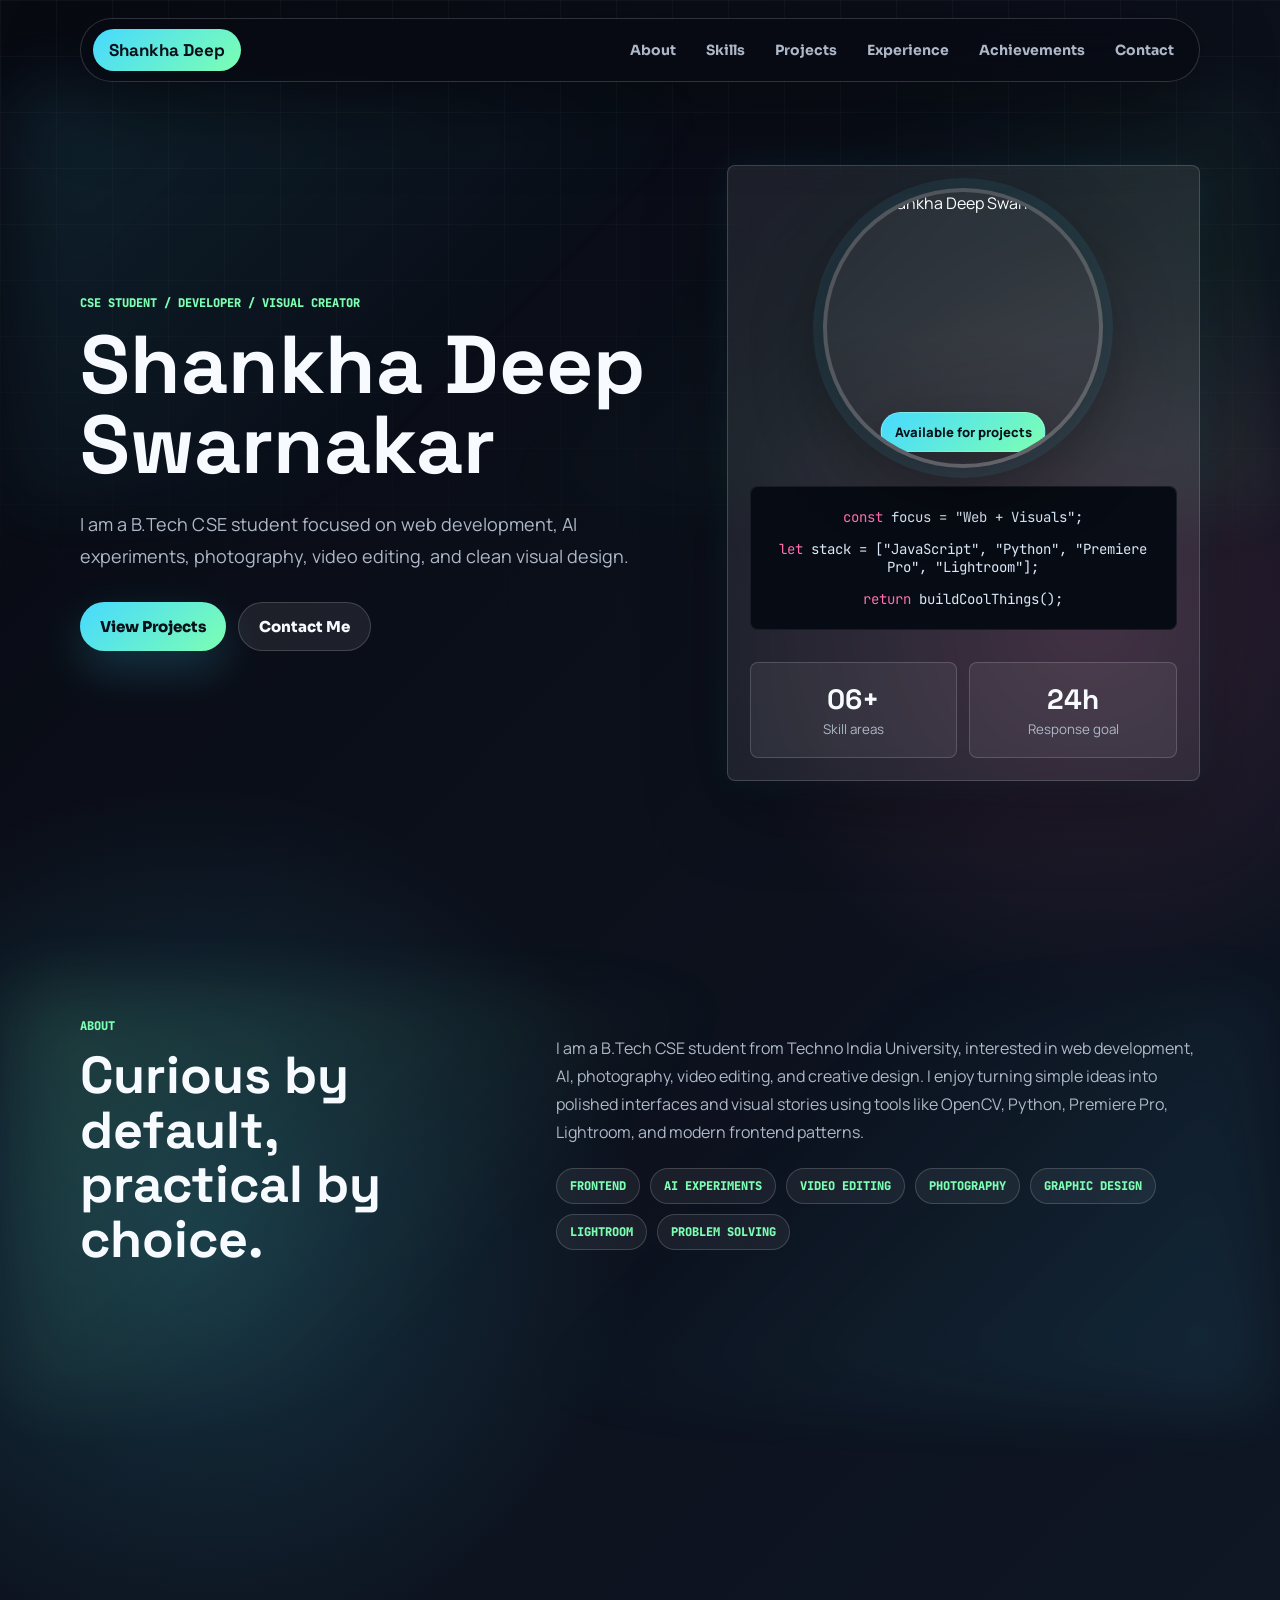
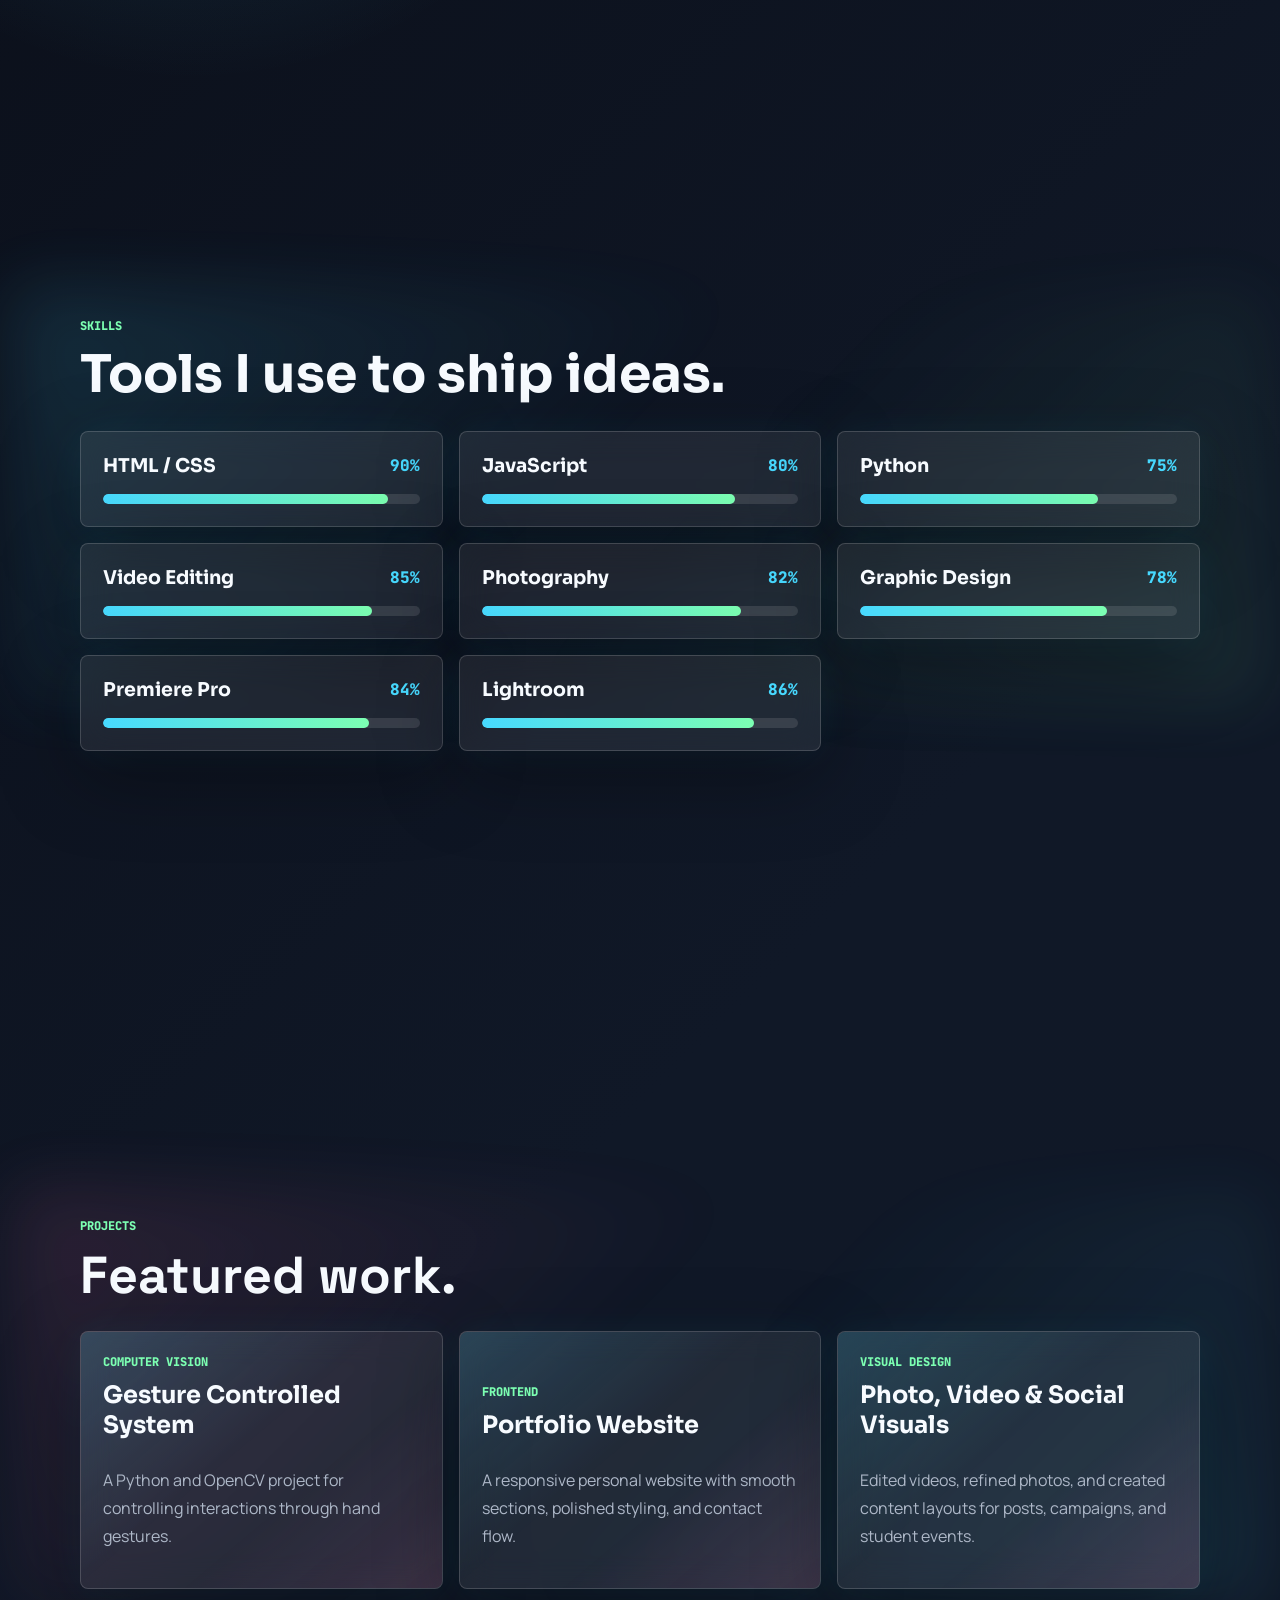
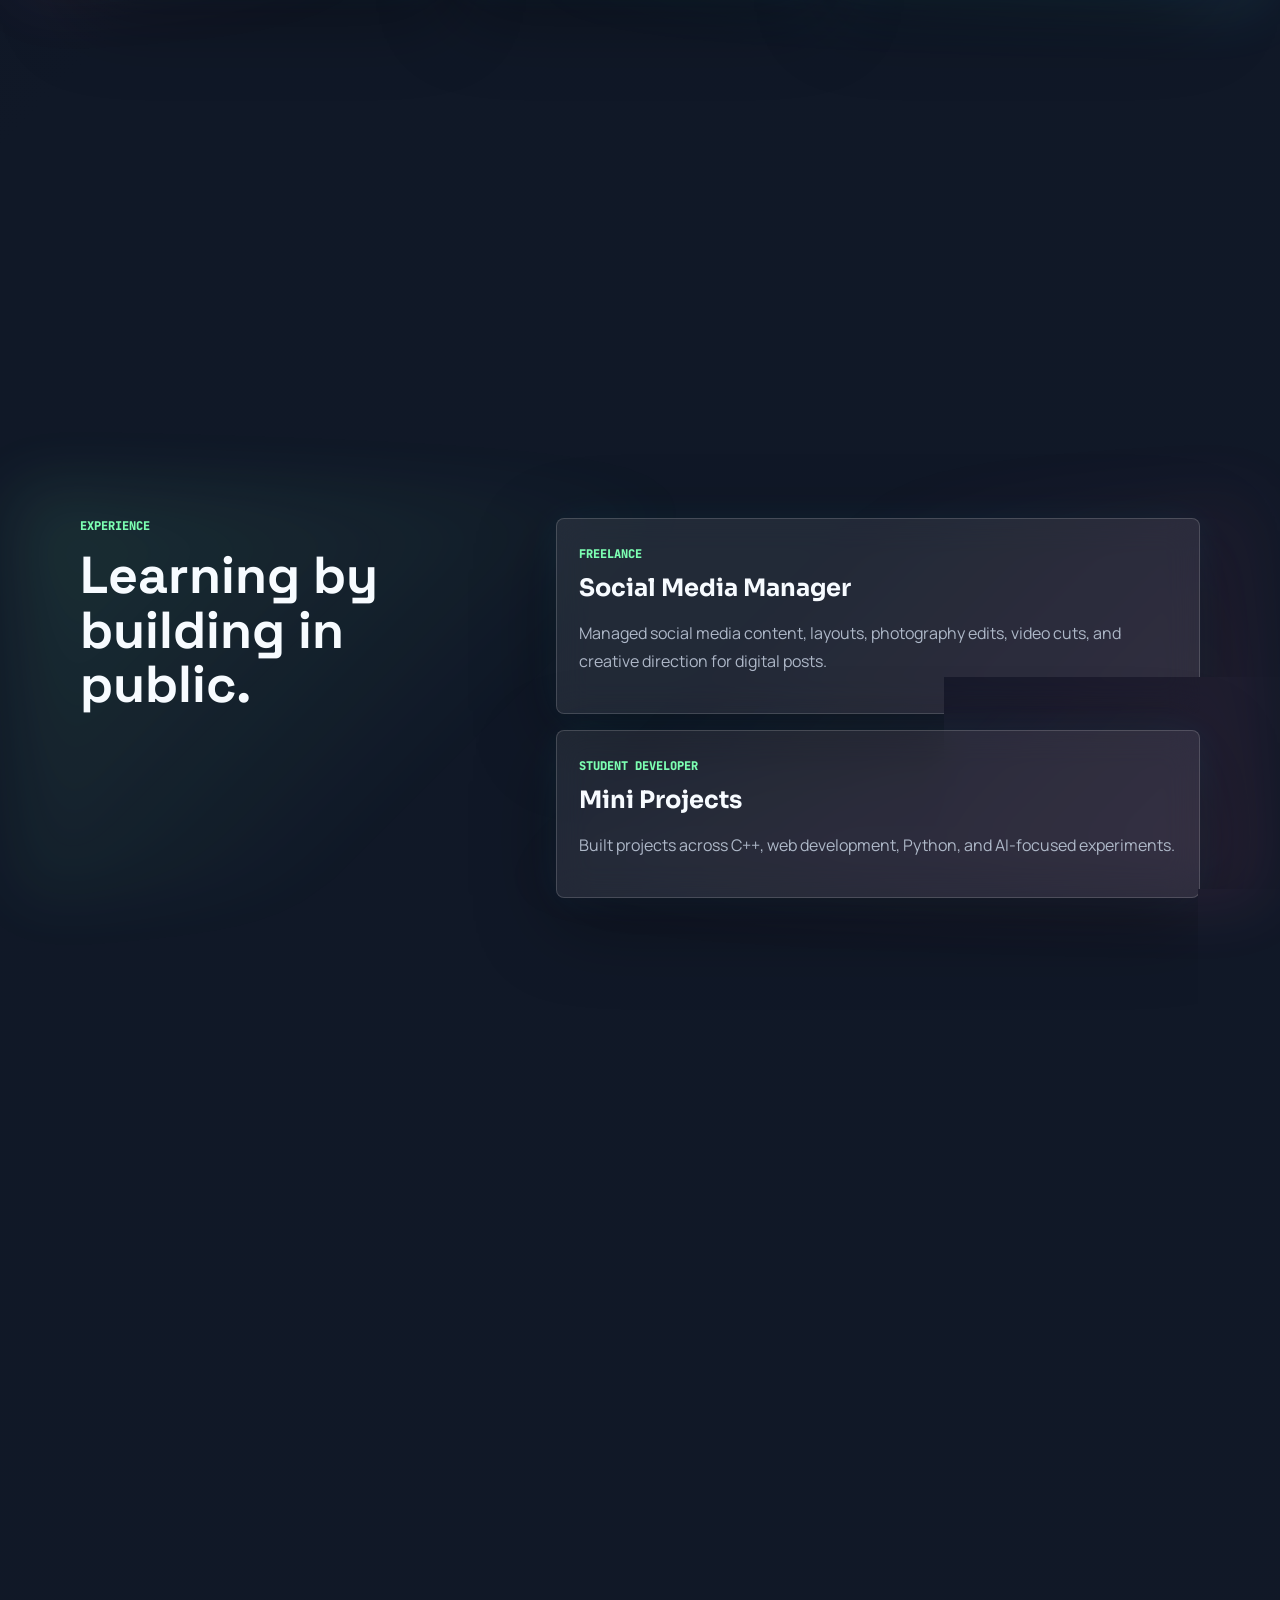
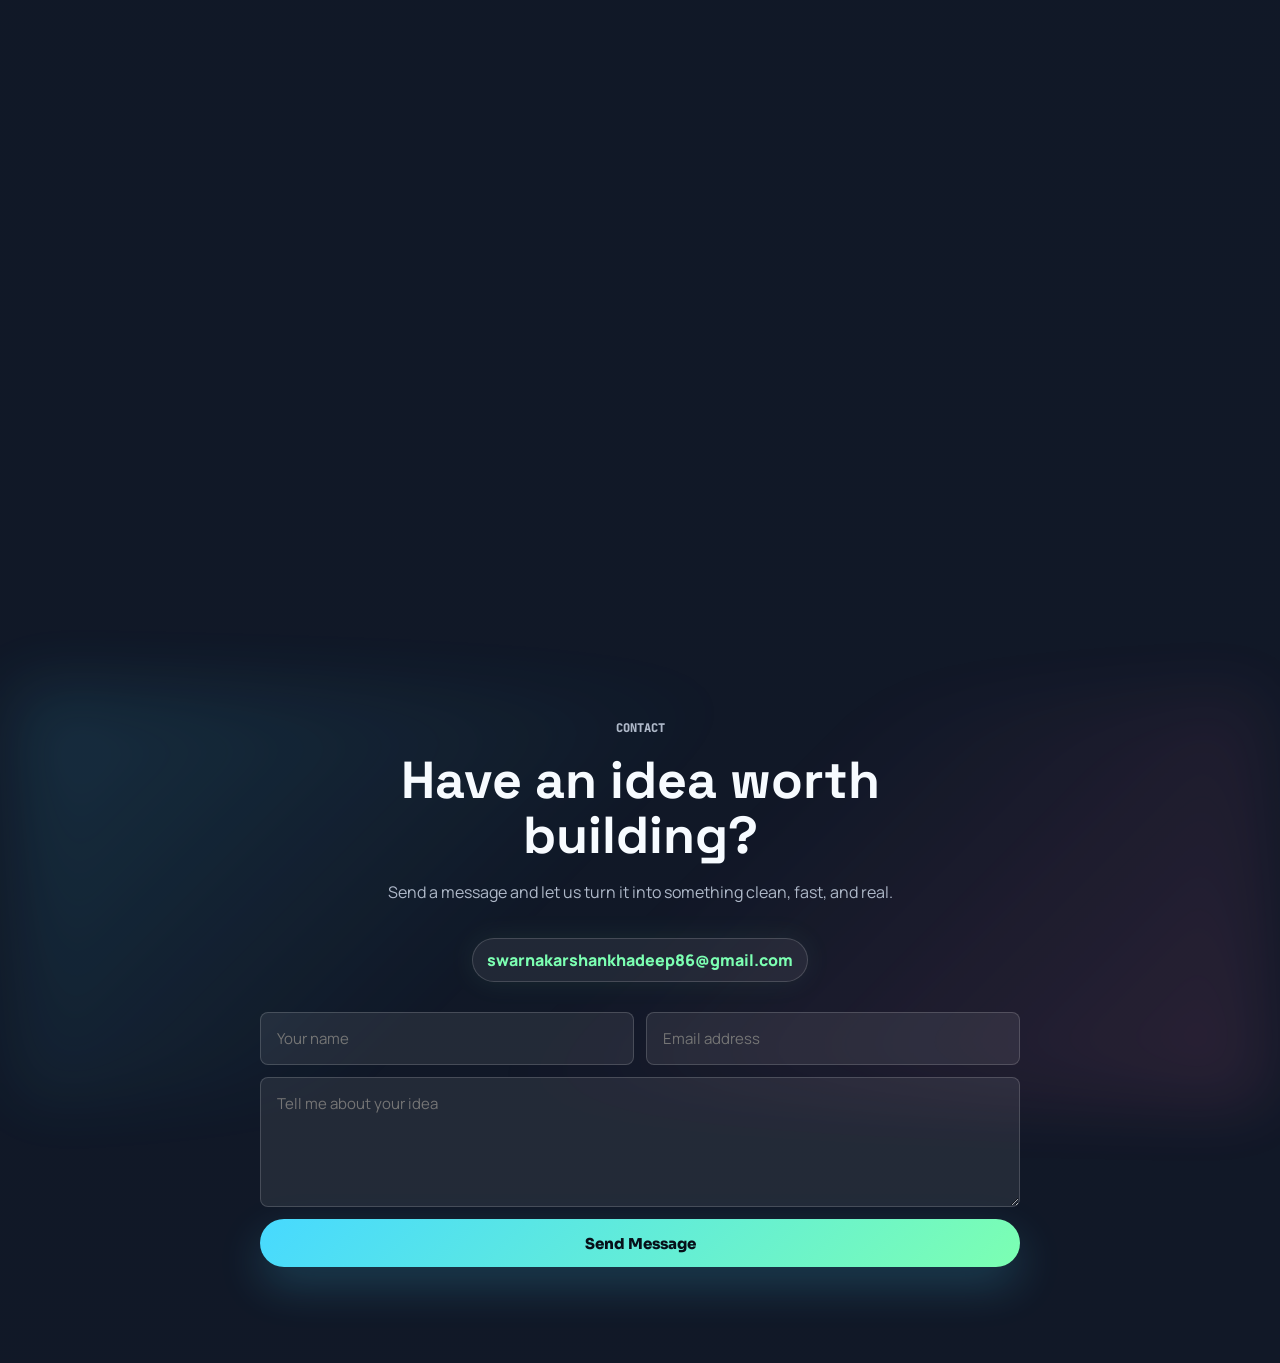
==== index.html @ 9db3db73 "Add files via upload" ====
<!DOCTYPE html>
<html lang="en">
<head>
    <meta charset="UTF-8">
    <meta name="viewport" content="width=device-width, initial-scale=1.0">
    <title>Shankha Deep Swarnakar | Developer Portfolio</title>
    <link rel="preconnect" href="https://fonts.googleapis.com">
    <link rel="preconnect" href="https://fonts.gstatic.com" crossorigin>
    <link href="https://fonts.googleapis.com/css2?family=JetBrains+Mono:wght@500;700&family=Manrope:wght@400;500;600;700;800&family=Sora:wght@500;600;700;800&family=Space+Grotesk:wght@500;600;700&display=swap" rel="stylesheet">
    <link rel="stylesheet" href="css/style.css">
</head>
<body>
    <nav class="site-nav">
        <a class="brand" href="#home">Shankha Deep</a>
        <div class="nav-links">
            <a href="#about">About</a>
            <a href="#skills">Skills</a>
            <a href="#projects">Projects</a>
            <a href="#experience">Experience</a>
            <a href="#achievements">Achievements</a>
            <a href="#contact">Contact</a>
        </div>
    </nav>

    <main>
        <section id="home" class="hero section reveal">
            <div class="hero-content">
                <p class="eyebrow">CSE student / developer / visual creator</p>
                <h1>Shankha Deep Swarnakar</h1>
                <p class="hero-copy">I am a B.Tech CSE student focused on web development, AI experiments, photography, video editing, and clean visual design.</p>
                <div class="hero-actions">
                    <a class="btn primary" href="#projects">View Projects</a>
                    <a class="btn secondary" href="#contact">Contact Me</a>
                </div>
            </div>
            <div class="hero-panel profile-panel" aria-label="Shankha Deep Swarnakar profile snapshot">
                <div class="profile-photo-wrap">
                    <img src="assets/shankha-deep-swarnakar.jpg" alt="Shankha Deep Swarnakar" class="profile-photo">
                    <div class="profile-badge">Available for projects</div>
                </div>
                <div class="code-card">
                    <p><span>const</span> focus = "Web + Visuals";</p>
                    <p><span>let</span> stack = ["JavaScript", "Python", "Premiere Pro", "Lightroom"];</p>
                    <p><span>return</span> buildCoolThings();</p>
                </div>
                <div class="metric-grid">
                    <div>
                        <strong>06+</strong>
                        <small>Skill areas</small>
                    </div>
                    <div>
                        <strong>24h</strong>
                        <small>Response goal</small>
                    </div>
                </div>
            </div>
        </section>

        <section id="about" class="section split reveal">
            <div>
                <p class="eyebrow">About</p>
                <h2>Curious by default, practical by choice.</h2>
            </div>
            <div class="content-block">
                <p>I am a B.Tech CSE student from Techno India University, interested in web development, AI, photography, video editing, and creative design. I enjoy turning simple ideas into polished interfaces and visual stories using tools like OpenCV, Python, Premiere Pro, Lightroom, and modern frontend patterns.</p>
                <div class="pill-row">
                    <span>Frontend</span>
                    <span>AI experiments</span>
                    <span>Video editing</span>
                    <span>Photography</span>
                    <span>Graphic design</span>
                    <span>Lightroom</span>
                    <span>Problem solving</span>
                </div>
            </div>
        </section>

        <section id="skills" class="section reveal">
            <div class="section-heading">
                <p class="eyebrow">Skills</p>
                <h2>Tools I use to ship ideas.</h2>
            </div>
            <div class="skills-grid">
                <article class="skill-card">
                    <div class="skill-top">
                        <h3>HTML / CSS</h3>
                        <span>90%</span>
                    </div>
                    <div class="skill-bar"><div class="skill-fill" data-width="90%"></div></div>
                </article>
                <article class="skill-card">
                    <div class="skill-top">
                        <h3>JavaScript</h3>
                        <span>80%</span>
                    </div>
                    <div class="skill-bar"><div class="skill-fill" data-width="80%"></div></div>
                </article>
                <article class="skill-card">
                    <div class="skill-top">
                        <h3>Python</h3>
                        <span>75%</span>
                    </div>
                    <div class="skill-bar"><div class="skill-fill" data-width="75%"></div></div>
                </article>
                <article class="skill-card">
                    <div class="skill-top">
                        <h3>Video Editing</h3>
                        <span>85%</span>
                    </div>
                    <div class="skill-bar"><div class="skill-fill" data-width="85%"></div></div>
                </article>
                <article class="skill-card">
                    <div class="skill-top">
                        <h3>Photography</h3>
                        <span>82%</span>
                    </div>
                    <div class="skill-bar"><div class="skill-fill" data-width="82%"></div></div>
                </article>
                <article class="skill-card">
                    <div class="skill-top">
                        <h3>Graphic Design</h3>
                        <span>78%</span>
                    </div>
                    <div class="skill-bar"><div class="skill-fill" data-width="78%"></div></div>
                </article>
                <article class="skill-card">
                    <div class="skill-top">
                        <h3>Premiere Pro</h3>
                        <span>84%</span>
                    </div>
                    <div class="skill-bar"><div class="skill-fill" data-width="84%"></div></div>
                </article>
                <article class="skill-card">
                    <div class="skill-top">
                        <h3>Lightroom</h3>
                        <span>86%</span>
                    </div>
                    <div class="skill-bar"><div class="skill-fill" data-width="86%"></div></div>
                </article>
            </div>
        </section>

        <section id="projects" class="section reveal">
            <div class="section-heading">
                <p class="eyebrow">Projects</p>
                <h2>Featured work.</h2>
            </div>
            <div class="project-grid">
                <article class="project-card">
                    <span class="project-tag">Computer Vision</span>
                    <h3>Gesture Controlled System</h3>
                    <p>A Python and OpenCV project for controlling interactions through hand gestures.</p>
                </article>
                <article class="project-card">
                    <span class="project-tag">Frontend</span>
                    <h3>Portfolio Website</h3>
                    <p>A responsive personal website with smooth sections, polished styling, and contact flow.</p>
                </article>
                <article class="project-card">
                    <span class="project-tag">Visual Design</span>
                    <h3>Photo, Video & Social Visuals</h3>
                    <p>Edited videos, refined photos, and created content layouts for posts, campaigns, and student events.</p>
                </article>
            </div>
        </section>

        <section id="experience" class="section split reveal">
            <div>
                <p class="eyebrow">Experience</p>
                <h2>Learning by building in public.</h2>
            </div>
            <div class="timeline">
                <article class="timeline-item">
                    <span>Freelance</span>
                    <h3>Social Media Manager</h3>
                    <p>Managed social media content, layouts, photography edits, video cuts, and creative direction for digital posts.</p>
                </article>
                <article class="timeline-item">
                    <span>Student Developer</span>
                    <h3>Mini Projects</h3>
                    <p>Built projects across C++, web development, Python, and AI-focused experiments.</p>
                </article>
            </div>
        </section>

        <section id="achievements" class="section reveal">
            <div class="section-heading">
                <p class="eyebrow">Achievements</p>
                <h2>Proof that the experiments are moving.</h2>
            </div>
            <div class="page-grid">
                <article class="feature-card">
                    <h3>Gesture Control Build</h3>
                    <p>Designed a computer vision project using Python and OpenCV.</p>
                </article>
                <article class="feature-card">
                    <h3>College Fest Participation</h3>
                    <p>Contributed to campus activities while sharpening creative and teamwork skills.</p>
                </article>
            </div>
        </section>

        <section id="contact" class="section contact-band reveal">
            <p class="eyebrow">Contact</p>
            <h2>Have an idea worth building?</h2>
            <p>Send a message and let us turn it into something clean, fast, and real.</p>
            <a class="contact-mail" href="mailto:swarnakarshankhadeep86@gmail.com">swarnakarshankhadeep86@gmail.com</a>
            <form class="inline-form" name="contactForm">
                <input type="text" name="name" placeholder="Your name" required>
                <input type="email" name="email" placeholder="Email address" required>
                <textarea name="message" placeholder="Tell me about your idea" required></textarea>
                <button class="btn primary" type="submit">Send Message</button>
            </form>
        </section>
    </main>

    <script src="js/script.js"></script>
</body>
</html>
---- css/style.css ----
:root {
    --bg: #080a12;
    --panel: rgba(255, 255, 255, 0.08);
    --panel-strong: rgba(255, 255, 255, 0.13);
    --text: #f7fbff;
    --muted: #aeb8c8;
    --line: rgba(255, 255, 255, 0.16);
    --cyan: #47d9ff;
    --green: #7cffb2;
    --pink: #ff6fae;
    --shadow: 0 24px 80px rgba(0, 0, 0, 0.35);
    --font-body: "Manrope", Arial, sans-serif;
    --font-display: "Space Grotesk", "Manrope", Arial, sans-serif;
    --font-section: "Sora", "Manrope", Arial, sans-serif;
    --font-code: "JetBrains Mono", Consolas, monospace;
}

* {
    box-sizing: border-box;
}

html {
    scroll-behavior: smooth;
}

body {
    min-height: 100vh;
    margin: 0;
    color: var(--text);
    font-family: var(--font-body);
    background:
        radial-gradient(circle at 15% 20%, rgba(71, 217, 255, 0.18), transparent 28rem),
        radial-gradient(circle at 85% 10%, rgba(255, 111, 174, 0.16), transparent 24rem),
        linear-gradient(135deg, #080a12 0%, #101827 45%, #111827 100%);
    overflow-x: hidden;
}

body::before {
    content: "";
    position: fixed;
    inset: 0;
    z-index: -1;
    background-image:
        linear-gradient(rgba(255, 255, 255, 0.045) 1px, transparent 1px),
        linear-gradient(90deg, rgba(255, 255, 255, 0.045) 1px, transparent 1px);
    background-size: 56px 56px;
    mask-image: linear-gradient(to bottom, rgba(0, 0, 0, 0.8), transparent 82%);
}

a {
    color: inherit;
}

.site-nav {
    position: fixed;
    top: 18px;
    left: 50%;
    z-index: 20;
    width: min(1120px, calc(100% - 32px));
    min-height: 64px;
    padding: 10px 12px;
    display: flex;
    align-items: center;
    justify-content: space-between;
    gap: 16px;
    border: 1px solid var(--line);
    border-radius: 999px;
    background: rgba(8, 10, 18, 0.72);
    box-shadow: var(--shadow);
    backdrop-filter: blur(18px);
    transform: translateX(-50%);
}

.brand {
    padding: 10px 16px;
    border-radius: 999px;
    color: #071019;
    font-family: var(--font-display);
    font-size: 17px;
    font-weight: 800;
    text-decoration: none;
    background: linear-gradient(135deg, var(--cyan), var(--green));
}

.nav-links {
    display: flex;
    align-items: center;
    justify-content: flex-end;
    gap: 4px;
    flex-wrap: wrap;
}

.nav-links a {
    padding: 10px 13px;
    border-radius: 999px;
    color: var(--muted);
    font-family: var(--font-section);
    font-size: 14px;
    font-weight: 700;
    text-decoration: none;
    transition: color 0.2s, background 0.2s;
}

.nav-links a:hover {
    color: var(--text);
    background: rgba(255, 255, 255, 0.08);
}

main {
    width: min(1120px, calc(100% - 32px));
    margin: 0 auto;
}

.section,
.page-shell,
.contact-page {
    min-height: 100vh;
    padding: 118px 0 72px;
    position: relative;
    isolation: isolate;
}

.section::before,
.page-shell::before,
.contact-page::before {
    content: "";
    position: absolute;
    inset: 86px -6% auto;
    z-index: -1;
    height: min(420px, 56vh);
    border-radius: 8px;
    background:
        linear-gradient(135deg, rgba(71, 217, 255, 0.15), transparent 45%),
        linear-gradient(315deg, rgba(124, 255, 178, 0.12), transparent 50%);
    filter: blur(34px);
    opacity: 0.78;
    pointer-events: none;
}

#about::before {
    background:
        linear-gradient(135deg, rgba(124, 255, 178, 0.18), transparent 46%),
        linear-gradient(315deg, rgba(71, 217, 255, 0.14), transparent 48%);
}

#skills::before {
    background:
        linear-gradient(135deg, rgba(71, 217, 255, 0.18), transparent 46%),
        linear-gradient(315deg, rgba(124, 255, 178, 0.12), transparent 48%);
}

#projects::before {
    background:
        linear-gradient(135deg, rgba(255, 111, 174, 0.16), transparent 46%),
        linear-gradient(315deg, rgba(71, 217, 255, 0.14), transparent 48%);
}

#experience::before,
#achievements::before {
    background:
        linear-gradient(135deg, rgba(124, 255, 178, 0.14), transparent 44%),
        linear-gradient(315deg, rgba(255, 111, 174, 0.13), transparent 50%);
}

#contact::before,
.contact-page::before {
    background:
        linear-gradient(135deg, rgba(71, 217, 255, 0.16), transparent 46%),
        linear-gradient(315deg, rgba(255, 111, 174, 0.15), transparent 50%);
}

.hero {
    display: grid;
    grid-template-columns: minmax(0, 1.12fr) minmax(320px, 0.88fr);
    align-items: center;
    gap: 44px;
}

.hero-content h1,
.page-shell h1,
.contact-intro h1 {
    margin: 0;
    max-width: 850px;
    font-family: var(--font-display);
    font-size: clamp(42px, 7vw, 82px);
    line-height: 0.98;
    letter-spacing: 0;
}

.hero-copy,
.content-block p,
.contact-intro p,
.contact-band p,
.feature-card p,
.project-card p,
.timeline-item p {
    color: var(--muted);
    line-height: 1.75;
}

.hero-copy {
    max-width: 650px;
    margin: 24px 0 0;
    font-family: var(--font-body);
    font-size: 18px;
}

.eyebrow {
    margin: 0 0 14px;
    color: var(--green);
    font-family: var(--font-code);
    font-size: 12px;
    font-weight: 800;
    letter-spacing: 0;
    text-transform: uppercase;
}

.hero-actions {
    display: flex;
    flex-wrap: wrap;
    gap: 12px;
    margin-top: 30px;
}

.btn {
    min-height: 48px;
    padding: 14px 20px;
    display: inline-flex;
    align-items: center;
    justify-content: center;
    border: 0;
    border-radius: 999px;
    font-family: var(--font-section);
    font-size: 15px;
    font-weight: 800;
    text-decoration: none;
    cursor: pointer;
    transition: transform 0.2s, box-shadow 0.2s, background 0.2s;
}

.btn:hover {
    transform: translateY(-2px);
}

.btn.primary {
    color: #071019;
    background: linear-gradient(135deg, var(--cyan), var(--green));
    box-shadow: 0 18px 45px rgba(71, 217, 255, 0.2);
}

.btn.secondary {
    color: var(--text);
    border: 1px solid var(--line);
    background: rgba(255, 255, 255, 0.08);
}

.hero-panel,
.feature-card,
.skill-card,
.project-card,
.timeline-item,
.contact-shell {
    border: 1px solid var(--line);
    border-radius: 8px;
    background: var(--panel);
    box-shadow:
        var(--shadow),
        0 0 36px rgba(71, 217, 255, 0.08);
    backdrop-filter: blur(16px);
}

.hero-panel {
    padding: 22px;
}

.profile-panel {
    justify-items: center;
    display: grid;
    gap: 18px;
    text-align: center;
}

.profile-photo-wrap {
    width: min(280px, 72vw);
    aspect-ratio: 1;
    position: relative;
    overflow: hidden;
    border: 4px solid rgba(255, 255, 255, 0.18);
    border-radius: 50%;
    background: rgba(255, 255, 255, 0.06);
    box-shadow:
        0 0 0 10px rgba(71, 217, 255, 0.08),
        0 24px 70px rgba(0, 0, 0, 0.38);
}

.profile-photo {
    width: 100%;
    height: 100%;
    display: block;
    object-fit: cover;
    object-position: 50% 20%;
    filter: saturate(1.08) contrast(1.03);
}

.profile-photo-wrap::after {
    content: "";
    position: absolute;
    inset: 0;
    border-radius: inherit;
    background: linear-gradient(to top, rgba(8, 10, 18, 0.24), transparent 48%);
    pointer-events: none;
}

.profile-badge {
    position: absolute;
    left: 50%;
    bottom: 12px;
    z-index: 1;
    width: max-content;
    max-width: calc(100% - 28px);
    padding: 10px 13px;
    border: 1px solid rgba(255, 255, 255, 0.22);
    border-radius: 999px;
    color: #071019;
    font-size: 13px;
    font-weight: 800;
    background: linear-gradient(135deg, var(--cyan), var(--green));
    box-shadow: 0 14px 32px rgba(0, 0, 0, 0.24);
    transform: translateX(-50%);
}

.status-row {
    display: flex;
    gap: 8px;
    margin-bottom: 22px;
}

.status-row span {
    width: 12px;
    height: 12px;
    border-radius: 50%;
    background: var(--pink);
}

.status-row span:nth-child(2) {
    background: var(--green);
}

.status-row span:nth-child(3) {
    background: var(--cyan);
}

.code-card {
    width: 100%;
    padding: 22px;
    border-radius: 8px;
    color: #dce8f7;
    background: #070b13;
    box-shadow: inset 0 0 0 1px rgba(255, 255, 255, 0.07);
}

.code-card p {
    margin: 0 0 14px;
    overflow-wrap: anywhere;
    font-family: var(--font-code);
    font-size: 14px;
}

.code-card p:last-child {
    margin-bottom: 0;
}

.code-card span {
    color: var(--pink);
}

.metric-grid {
    width: 100%;
    display: grid;
    grid-template-columns: repeat(2, 1fr);
    gap: 12px;
    margin-top: 14px;
}

.metric-grid div {
    padding: 18px;
    border: 1px solid var(--line);
    border-radius: 8px;
    background: rgba(255, 255, 255, 0.06);
}

.metric-grid strong {
    display: block;
    font-family: var(--font-display);
    font-size: 28px;
}

.metric-grid small {
    color: var(--muted);
}

.split {
    display: grid;
    grid-template-columns: 0.8fr 1.2fr;
    align-items: start;
    gap: 46px;
}

h2 {
    margin: 0;
    font-family: var(--font-display);
    font-size: clamp(30px, 5vw, 52px);
    line-height: 1.05;
    letter-spacing: 0;
}

h3 {
    margin: 0;
    font-family: var(--font-section);
    font-size: 22px;
}

.content-block {
    max-width: 690px;
}

.pill-row {
    display: flex;
    flex-wrap: wrap;
    gap: 10px;
    margin-top: 22px;
}

.pill-row span,
.project-tag,
.timeline-item span,
.contact-details span,
.contact-form span {
    display: inline-flex;
    color: var(--green);
    font-family: var(--font-code);
    font-size: 12px;
    font-weight: 800;
    text-transform: uppercase;
}

.pill-row span {
    padding: 9px 13px;
    border: 1px solid var(--line);
    border-radius: 999px;
    background: rgba(255, 255, 255, 0.06);
}

.section-heading {
    margin-bottom: 28px;
}

#skills .section-heading h2,
.skills-grid .skill-card h2,
.skills-grid .skill-card h3 {
    font-family: var(--font-section);
}

#projects .section-heading h2,
.project-card h2,
.project-card h3 {
    font-family: var(--font-display);
}

#achievements .section-heading h2,
.timeline-item h2,
.timeline-item h3 {
    font-family: var(--font-section);
}

#contact h2,
.contact-intro h1 {
    font-family: var(--font-display);
}

.skills-grid,
.project-grid,
.page-grid {
    display: grid;
    grid-template-columns: repeat(3, minmax(0, 1fr));
    gap: 16px;
}

.skill-card,
.project-card,
.feature-card,
.timeline-item {
    padding: 22px;
    transition: transform 0.2s, border-color 0.2s, background 0.2s;
}

.skill-card:hover,
.project-card:hover,
.feature-card:hover,
.timeline-item:hover {
    border-color: rgba(124, 255, 178, 0.38);
    background: var(--panel-strong);
    box-shadow:
        0 24px 80px rgba(0, 0, 0, 0.4),
        0 0 42px rgba(124, 255, 178, 0.16),
        0 0 70px rgba(71, 217, 255, 0.1);
    transform: translateY(-4px);
}

.skill-top {
    display: flex;
    align-items: center;
    justify-content: space-between;
    gap: 18px;
    margin-bottom: 16px;
}

.skill-top h2,
.skill-top h3 {
    font-family: var(--font-section);
    font-size: 19px;
}

.skill-top span {
    color: var(--cyan);
    font-family: var(--font-code);
    font-weight: 800;
}

.skill-bar {
    width: 100%;
    height: 10px;
    overflow: hidden;
    border-radius: 999px;
    background: rgba(255, 255, 255, 0.11);
}

.skill-fill {
    width: 0;
    height: 100%;
    border-radius: inherit;
    background: linear-gradient(90deg, var(--cyan), var(--green));
    transition: width 1.2s ease;
}

.project-card {
    min-height: 250px;
    display: flex;
    flex-direction: column;
    justify-content: flex-end;
    position: relative;
    overflow: hidden;
}

.project-card::before {
    content: "";
    position: absolute;
    inset: 0;
    z-index: -1;
    opacity: 0.65;
    background:
        linear-gradient(140deg, rgba(71, 217, 255, 0.24), transparent 46%),
        linear-gradient(320deg, rgba(255, 111, 174, 0.18), transparent 40%);
}

.project-card h2,
.project-card h3,
.timeline-item h2,
.timeline-item h3,
.feature-card h2 {
    margin: 10px 0 10px;
    font-family: var(--font-section);
    font-size: 24px;
}

.timeline {
    display: grid;
    gap: 16px;
}

.contact-band {
    min-height: auto;
    padding-bottom: 96px;
    text-align: center;
}

.contact-band h2,
.contact-band p {
    max-width: 720px;
    margin-left: auto;
    margin-right: auto;
}

.contact-mail {
    width: fit-content;
    max-width: 100%;
    margin: 16px auto 0;
    padding: 10px 14px;
    display: inline-flex;
    border: 1px solid var(--line);
    border-radius: 999px;
    color: var(--green);
    font-weight: 800;
    text-decoration: none;
    overflow-wrap: anywhere;
    background: rgba(255, 255, 255, 0.07);
    box-shadow: 0 0 28px rgba(124, 255, 178, 0.08);
    transition: border-color 0.2s, box-shadow 0.2s, transform 0.2s;
}

.contact-mail:hover {
    border-color: rgba(124, 255, 178, 0.42);
    box-shadow:
        0 0 34px rgba(124, 255, 178, 0.18),
        0 0 56px rgba(71, 217, 255, 0.1);
    transform: translateY(-2px);
}

.inline-form {
    width: min(760px, 100%);
    margin: 30px auto 0;
    display: grid;
    grid-template-columns: repeat(2, 1fr);
    gap: 12px;
}

.inline-form textarea,
.inline-form button {
    grid-column: 1 / -1;
}

input,
textarea {
    width: 100%;
    padding: 15px 16px;
    color: var(--text);
    border: 1px solid var(--line);
    border-radius: 8px;
    outline: none;
    background: rgba(255, 255, 255, 0.08);
    font-family: var(--font-body);
    font-size: 15px;
    transition: border-color 0.2s, box-shadow 0.2s, background 0.2s;
}

textarea {
    min-height: 130px;
    resize: vertical;
}

input:focus,
textarea:focus {
    border-color: var(--cyan);
    background: rgba(255, 255, 255, 0.12);
    box-shadow:
        0 0 0 4px rgba(71, 217, 255, 0.13),
        0 0 32px rgba(71, 217, 255, 0.16);
}

.page-shell {
    display: flex;
    flex-direction: column;
    justify-content: center;
}

.page-shell h1 {
    margin-bottom: 32px;
}

.page-grid {
    grid-template-columns: repeat(2, minmax(0, 1fr));
}

.profile-card {
    padding: 28px;
    display: grid;
    place-items: center;
    overflow: hidden;
}

.profile-card img {
    width: min(300px, 72vw);
    aspect-ratio: 1;
    display: block;
    border: 4px solid rgba(255, 255, 255, 0.18);
    border-radius: 50%;
    object-fit: cover;
    object-position: 50% 20%;
    box-shadow:
        0 0 0 10px rgba(71, 217, 255, 0.08),
        0 24px 70px rgba(0, 0, 0, 0.32);
}

.contact-page {
    display: flex;
    flex-direction: column;
    align-items: center;
    justify-content: center;
    gap: 28px;
    text-align: center;
}

.contact-intro {
    max-width: 740px;
}

.contact-shell {
    width: min(920px, 100%);
    padding: 16px;
    display: grid;
    grid-template-columns: 0.8fr 1.2fr;
    gap: 16px;
    text-align: left;
}

.contact-details,
.contact-form {
    display: grid;
    gap: 14px;
}

.contact-details article {
    padding: 18px;
    border: 1px solid var(--line);
    border-radius: 8px;
    background: rgba(255, 255, 255, 0.07);
}

.contact-details p,
.contact-details a {
    display: block;
    margin: 8px 0 0;
    color: var(--text);
    text-decoration: none;
}

.contact-form label {
    display: grid;
    gap: 8px;
}

.reveal {
    opacity: 0;
    transform: translateY(28px);
    transition: opacity 0.7s ease, transform 0.7s ease;
}

.reveal.show {
    opacity: 1;
    transform: translateY(0);
}

@media (max-width: 880px) {
    .site-nav {
        align-items: flex-start;
        border-radius: 24px;
        flex-direction: column;
    }

    .nav-links {
        width: 100%;
        justify-content: flex-start;
    }

    .section,
    .page-shell,
    .contact-page {
        padding-top: 154px;
    }

    .hero,
    .split,
    .contact-shell {
        grid-template-columns: 1fr;
    }

    .skills-grid,
    .project-grid,
    .page-grid {
        grid-template-columns: 1fr;
    }
}

@media (max-width: 560px) {
    main {
        width: min(100% - 24px, 1120px);
    }

    .site-nav {
        top: 10px;
        width: calc(100% - 20px);
    }

    .nav-links a {
        padding: 8px 10px;
        font-size: 13px;
    }

    .hero-content h1,
    .page-shell h1,
    .contact-intro h1 {
        font-size: 42px;
    }

    .hero-panel {
        padding: 16px;
    }

    .inline-form {
        grid-template-columns: 1fr;
    }
}

/* Admin Download Button */
.admin-download-btn {
    display: inline-flex !important;
    align-items: center !important;
    gap: 8px;
    color: var(--cyan) !important;
    font-family: var(--font-code);
    font-size: 13px;
    font-weight: 700;
    text-decoration: none;
    transition: color 0.2s ease, transform 0.2s ease;
    margin-top: 4px;
    cursor: pointer;
}

.admin-download-btn:hover {
    color: var(--green) !important;
    transform: translateX(3px);
}

.admin-download-btn svg {
    transition: transform 0.2s ease;
}

.admin-download-btn:hover svg {
    transform: translateY(2px);
}
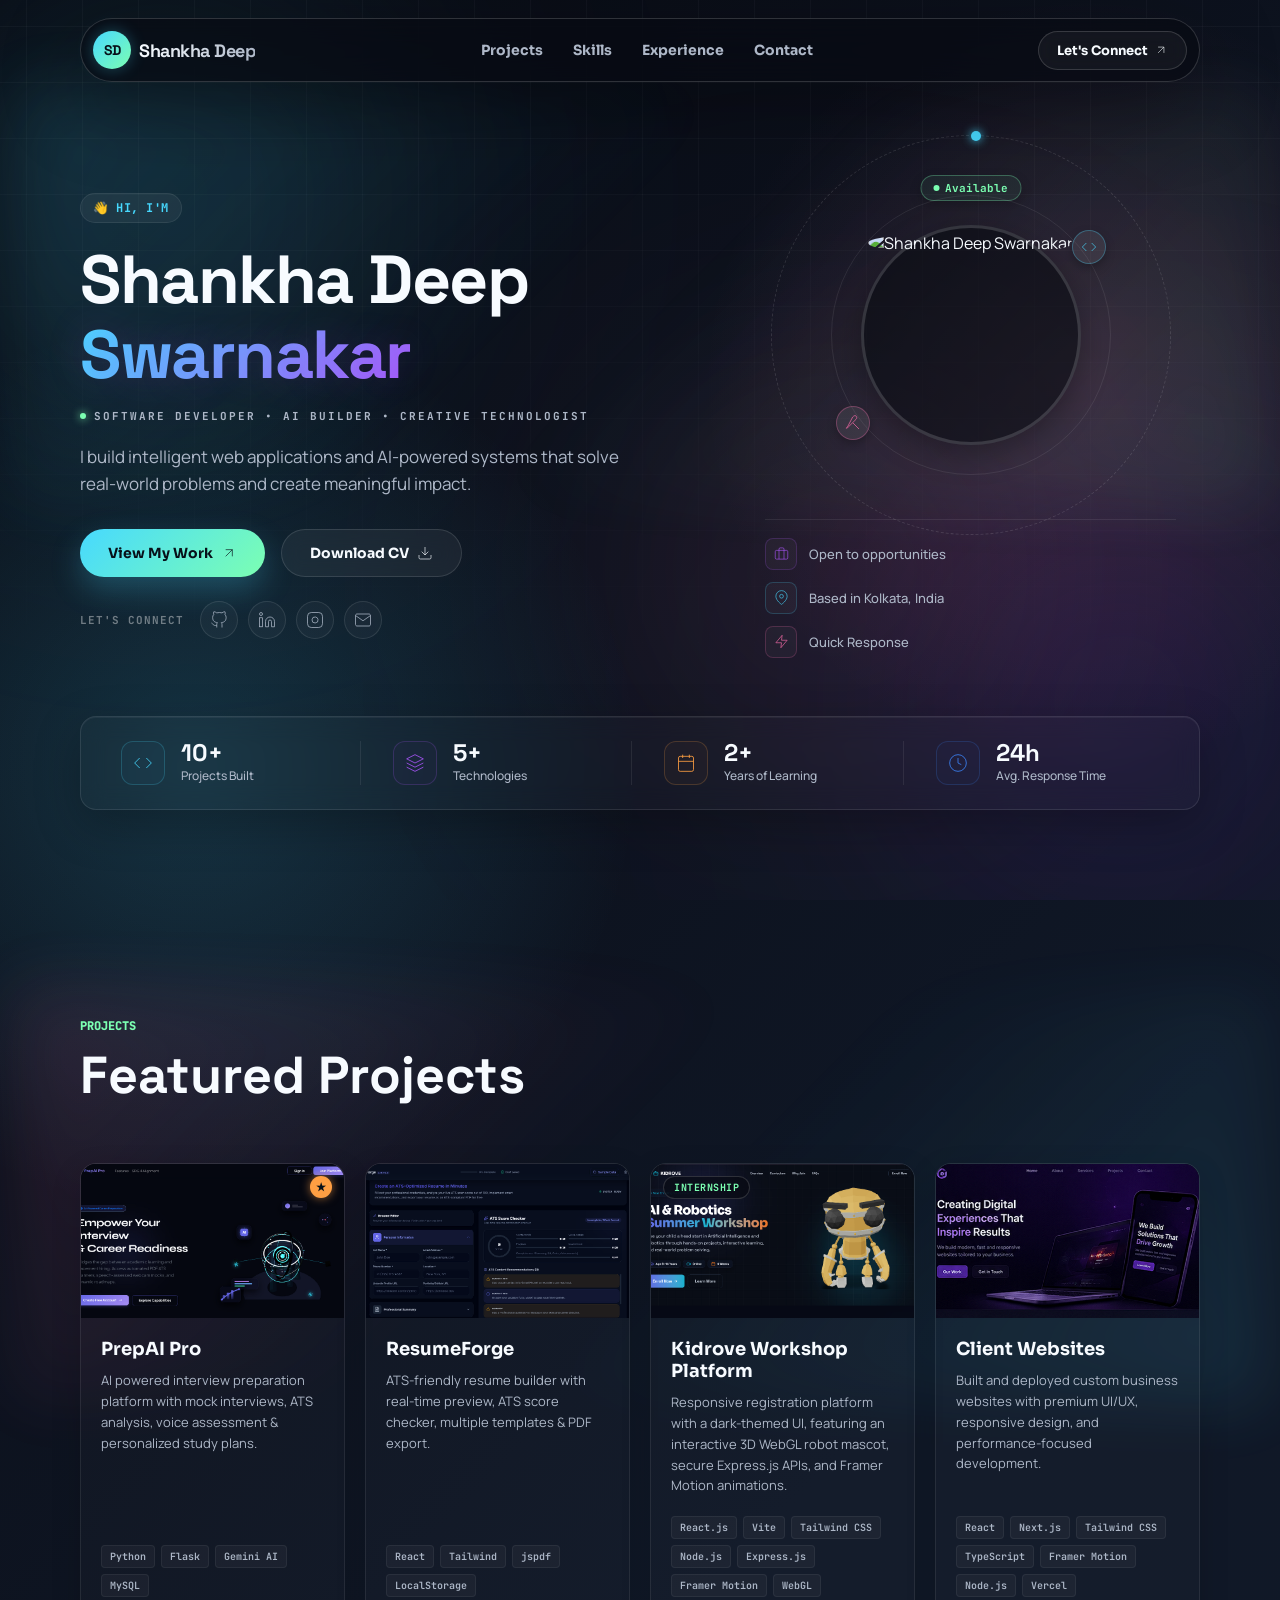
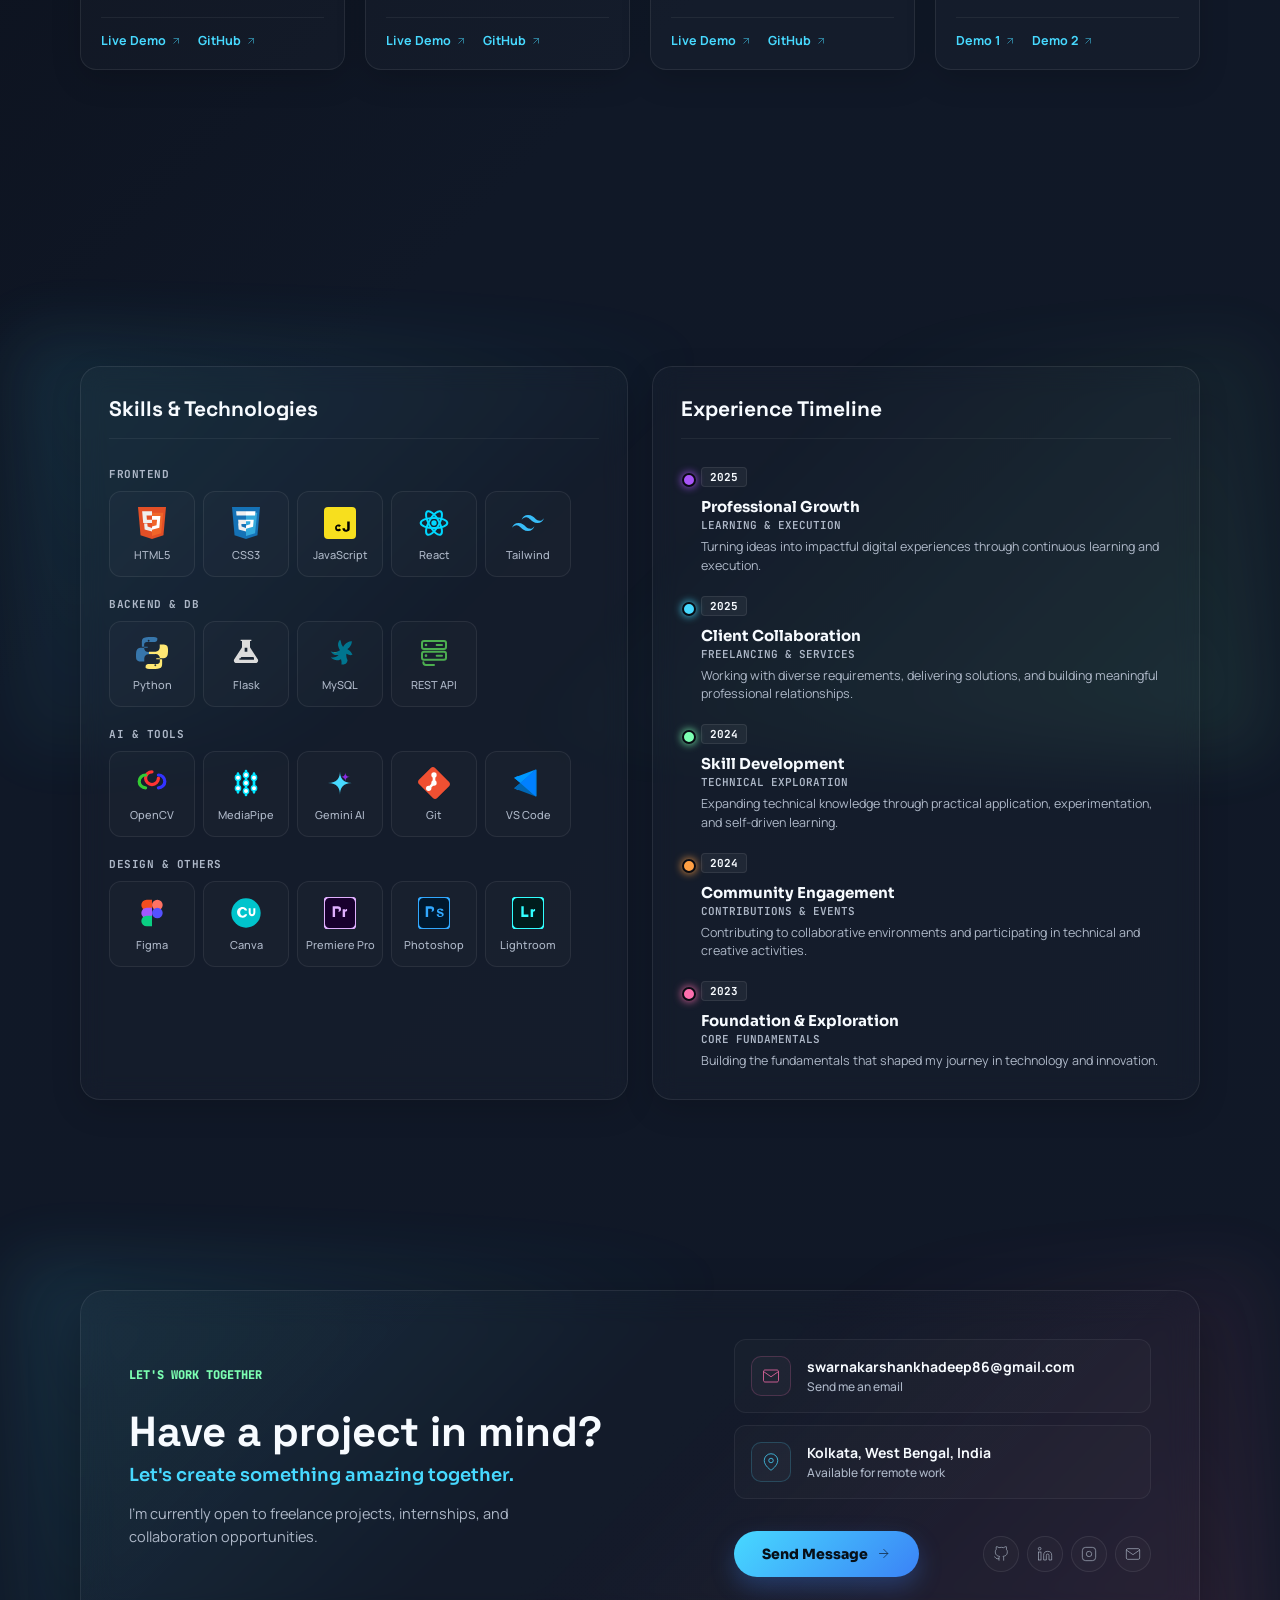
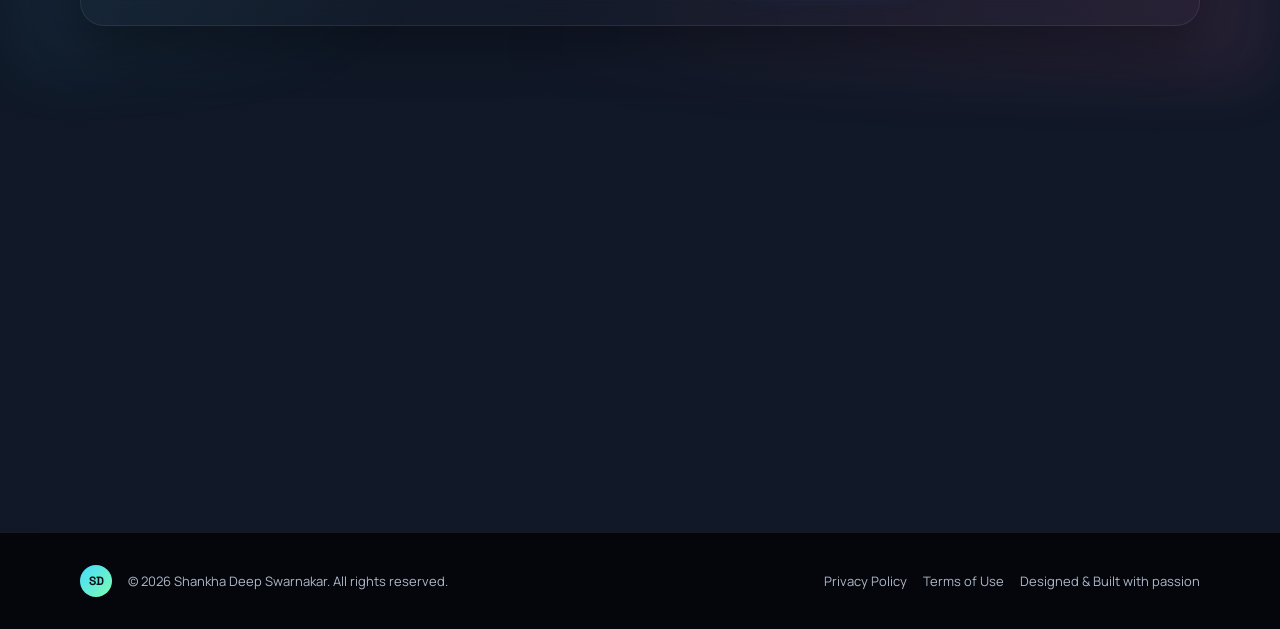
==== commit 344a80b0: "feat: update portfolio structure, timeline content, footer styling, and assets" ====
--- a/index.html
+++ b/index.html
@@ -1,219 +1,907 @@
 <!DOCTYPE html>
 <html lang="en">
+
 <head>
     <meta charset="UTF-8">
     <meta name="viewport" content="width=device-width, initial-scale=1.0">
     <title>Shankha Deep Swarnakar | Developer Portfolio</title>
     <link rel="preconnect" href="https://fonts.googleapis.com">
     <link rel="preconnect" href="https://fonts.gstatic.com" crossorigin>
-    <link href="https://fonts.googleapis.com/css2?family=JetBrains+Mono:wght@500;700&family=Manrope:wght@400;500;600;700;800&family=Sora:wght@500;600;700;800&family=Space+Grotesk:wght@500;600;700&display=swap" rel="stylesheet">
+    <link
+        href="https://fonts.googleapis.com/css2?family=JetBrains+Mono:wght@500;700&family=Manrope:wght@400;500;600;700;800&family=Sora:wght@500;600;700;800&family=Space+Grotesk:wght@500;600;700&display=swap"
+        rel="stylesheet">
     <link rel="stylesheet" href="css/style.css">
 </head>
+
 <body>
+    <div class="bg-glow-blobs">
+        <div class="glow-blob blob-cyan"></div>
+        <div class="glow-blob blob-purple"></div>
+        <div class="glow-blob blob-pink"></div>
+    </div>
+    <div class="bg-grid"></div>
     <nav class="site-nav">
-        <a class="brand" href="#home">Shankha Deep</a>
+        <a class="brand" href="#home">
+            <span class="brand-logo">SD</span>
+            <span class="brand-name">Shankha Deep</span>
+        </a>
         <div class="nav-links">
-            <a href="#about">About</a>
+            <a href="#projects">Projects</a>
             <a href="#skills">Skills</a>
-            <a href="#projects">Projects</a>
             <a href="#experience">Experience</a>
-            <a href="#achievements">Achievements</a>
-            <a href="#contact">Contact</a>
+            <a href="contact.html" target="_blank">Contact</a>
         </div>
+        <a class="nav-cta" href="contact.html" target="_blank">
+            Let's Connect
+            <svg viewBox="0 0 24 24" fill="none" stroke="currentColor">
+                <line x1="7" y1="17" x2="17" y2="7"></line>
+                <polyline points="7 7 17 7 17 17"></polyline>
+            </svg>
+        </a>
     </nav>
 
     <main>
-        <section id="home" class="hero section reveal">
-            <div class="hero-content">
-                <p class="eyebrow">CSE student / developer / visual creator</p>
-                <h1>Shankha Deep Swarnakar</h1>
-                <p class="hero-copy">I am a B.Tech CSE student focused on web development, AI experiments, photography, video editing, and clean visual design.</p>
-                <div class="hero-actions">
-                    <a class="btn primary" href="#projects">View Projects</a>
-                    <a class="btn secondary" href="#contact">Contact Me</a>
+        <section id="home" class="hero-section section">
+            <div class="hero-grid">
+                <!-- Left Content -->
+                <div class="hero-left">
+                    <div class="greeting-badge">👋 Hi, I'm</div>
+                    <h1 class="hero-name">Shankha Deep <br><span class="text-glow-gradient">Swarnakar</span></h1>
+                    <div class="hero-tagline">SOFTWARE DEVELOPER • AI BUILDER • CREATIVE TECHNOLOGIST</div>
+                    <p class="hero-desc">
+                        I build intelligent web applications and AI-powered systems that solve real-world problems and
+                        create meaningful impact.
+                    </p>
+                    <div class="hero-actions-new">
+                        <a href="#projects" class="btn-hero-primary">
+                            View My Work
+                            <svg viewBox="0 0 24 24" fill="none" stroke="currentColor">
+                                <line x1="7" y1="17" x2="17" y2="7"></line>
+                                <polyline points="7 7 17 7 17 17"></polyline>
+                            </svg>
+                        </a>
+                        <a href="assets/cv.pdf" target="_blank" class="btn-hero-secondary">
+                            Download CV
+                            <svg viewBox="0 0 24 24" fill="none" stroke="currentColor">
+                                <path d="M21 15v4a2 2 0 0 1-2 2H5a2 2 0 0 1-2-2v-4"></path>
+                                <polyline points="7 10 12 15 17 10"></polyline>
+                                <line x1="12" y1="15" x2="12" y2="3"></line>
+                            </svg>
+                        </a>
+                    </div>
+                    <div class="socials-container">
+                        <span class="socials-label">Let's Connect</span>
+                        <div class="socials-row">
+                            <a href="https://github.com/Shankha26" class="social-btn" aria-label="GitHub"
+                                target="_blank" rel="noopener noreferrer">
+                                <svg viewBox="0 0 24 24" fill="none" stroke="currentColor">
+                                    <path
+                                        d="M9 19c-5 1.5-5-2.5-7-3m14 6v-3.87a3.37 3.37 0 0 0-.94-2.61c3.14-.35 6.44-1.54 6.44-7A5.44 5.44 0 0 0 20 4.77 5.07 5.07 0 0 0 19.91 1S18.73.65 16 2.48a13.38 13.38 0 0 0-7 0C6.27.65 5.09 1 5.09 1A5.07 5.07 0 0 0 5 4.77a5.44 5.44 0 0 0-1.5 3.78c0 5.42 3.3 6.61 6.44 7A3.37 3.37 0 0 0 9 18.13V22">
+                                    </path>
+                                </svg>
+                            </a>
+                            <a href="https://www.linkedin.com/in/shankha-deep-swarnakar-588a8a30b" class="social-btn"
+                                aria-label="LinkedIn" target="_blank" rel="noopener noreferrer">
+                                <svg viewBox="0 0 24 24" fill="none" stroke="currentColor">
+                                    <path
+                                        d="M16 8a6 6 0 0 1 6 6v7h-4v-7a2 2 0 0 0-2-2 2 2 0 0 0-2 2v7h-4v-7a6 6 0 0 1 6-6z">
+                                    </path>
+                                    <rect x="2" y="9" width="4" height="12"></rect>
+                                    <circle cx="4" cy="4" r="2"></circle>
+                                </svg>
+                            </a>
+                            <a href="https://www.instagram.com/shankha_deep2602?igsh=eHc5emI4dWo3MGFt"
+                                class="social-btn" aria-label="Instagram" target="_blank" rel="noopener noreferrer">
+                                <svg viewBox="0 0 24 24" fill="none" stroke="currentColor">
+                                    <rect x="2" y="2" width="20" height="20" rx="5" ry="5"></rect>
+                                    <path d="M16 11.37A4 4 0 1 1 12.63 8 4 4 0 0 1 16 11.37z"></path>
+                                    <line x1="17.5" y1="6.5" x2="17.51" y2="6.5"></line>
+                                </svg>
+                            </a>
+                            <a href="mailto:swarnakarshankhadeep86@gmail.com" class="social-btn" aria-label="Email">
+                                <svg viewBox="0 0 24 24" fill="none" stroke="currentColor">
+                                    <path
+                                        d="M4 4h16c1.1 0 2 .9 2 2v12c0 1.1-.9 2-2 2H4c-1.1 0-2-.9-2-2V6c0-1.1.9-2 2-2z">
+                                    </path>
+                                    <polyline points="22,6 12,13 2,6"></polyline>
+                                </svg>
+                            </a>
+                        </div>
+                    </div>
+                </div>
+
+                <!-- Right Content (Holographic Visual Centerpiece) -->
+                <div class="hero-right">
+                    <div class="hero-visual-wrapper">
+                        <!-- Glassmorphic Frame (Transparent Container) -->
+                        <div class="hero-glass-frame">
+                            <div class="avatar-container">
+                                <!-- Space theme planet canvas and orbit ring (Centered behind avatar) -->
+                                <canvas id="hero-canvas"></canvas>
+                                <div class="hero-orbit-ring">
+                                    <div class="orbit-dot"></div>
+                                </div>
+
+                                <div class="badge-available">
+                                    <span class="status-dot"></span>
+                                    <span>Available</span>
+                                </div>
+                                <div class="avatar-ring-wrap">
+                                    <div class="avatar-ring-path"></div>
+                                    <div class="avatar-img-wrap">
+                                        <img src="assets/shankha-deep-swarnakar.jpg" alt="Shankha Deep Swarnakar"
+                                            class="avatar-img">
+                                    </div>
+                                    <!-- Orbital nodes -->
+                                    <div class="orbital-node node-code">
+                                        <svg viewBox="0 0 24 24" fill="none" stroke="currentColor">
+                                            <polyline points="16 18 22 12 16 6"></polyline>
+                                            <polyline points="8 6 2 12 8 18"></polyline>
+                                        </svg>
+                                    </div>
+                                    <div class="orbital-node node-rocket">
+                                        <svg viewBox="0 0 24 24" fill="none" stroke="currentColor">
+                                            <path
+                                                d="M4.5 16.5c-1.5 1.25-2.5 3.5-2.5 3.5s2.25-1 3.5-2.5L16.5 6.5c1.5-1.5 1.5-3.5 0-5s-3.5 0-5 1.5L4.5 16.5z">
+                                            </path>
+                                            <path d="m12 12 9 9"></path>
+                                        </svg>
+                                    </div>
+                                </div>
+                            </div>
+
+                            <div class="hero-glass-details">
+                                <div class="detail-item">
+                                    <span class="detail-icon purple">
+                                        <svg viewBox="0 0 24 24" fill="none" stroke="currentColor">
+                                            <rect x="2" y="7" width="20" height="14" rx="2" ry="2"></rect>
+                                            <path d="M16 21V5a2 2 0 0 0-2-2h-4a2 2 0 0 0-2 2v16"></path>
+                                        </svg>
+                                    </span>
+                                    <span class="detail-text">Open to opportunities</span>
+                                </div>
+                                <div class="detail-item">
+                                    <span class="detail-icon blue">
+                                        <svg viewBox="0 0 24 24" fill="none" stroke="currentColor">
+                                            <path d="M21 10c0 7-9 13-9 13s-9-6-9-13a9 9 0 0 1 18 0z"></path>
+                                            <circle cx="12" cy="10" r="3"></circle>
+                                        </svg>
+                                    </span>
+                                    <span class="detail-text">Based in Kolkata, India</span>
+                                </div>
+                                <div class="detail-item">
+                                    <span class="detail-icon pink">
+                                        <svg viewBox="0 0 24 24" fill="none" stroke="currentColor">
+                                            <polygon points="13 2 3 14 12 14 11 22 21 10 12 10 13 2"></polygon>
+                                        </svg>
+                                    </span>
+                                    <span class="detail-text">Quick Response</span>
+                                </div>
+                            </div>
+                        </div>
+                    </div>
                 </div>
             </div>
-            <div class="hero-panel profile-panel" aria-label="Shankha Deep Swarnakar profile snapshot">
-                <div class="profile-photo-wrap">
-                    <img src="assets/shankha-deep-swarnakar.jpg" alt="Shankha Deep Swarnakar" class="profile-photo">
-                    <div class="profile-badge">Available for projects</div>
-                </div>
-                <div class="code-card">
-                    <p><span>const</span> focus = "Web + Visuals";</p>
-                    <p><span>let</span> stack = ["JavaScript", "Python", "Premiere Pro", "Lightroom"];</p>
-                    <p><span>return</span> buildCoolThings();</p>
-                </div>
-                <div class="metric-grid">
-                    <div>
-                        <strong>06+</strong>
-                        <small>Skill areas</small>
-                    </div>
-                    <div>
-                        <strong>24h</strong>
-                        <small>Response goal</small>
+
+            <!-- Bottom Metrics Panel -->
+            <div class="metrics-panel">
+                <div class="metric-col">
+                    <div class="metric-icon-box icon-teal">
+                        <svg viewBox="0 0 24 24" fill="none" stroke="currentColor">
+                            <polyline points="16 18 22 12 16 6"></polyline>
+                            <polyline points="8 6 2 12 8 18"></polyline>
+                        </svg>
+                    </div>
+                    <div class="metric-info">
+                        <span class="metric-num">10+</span>
+                        <span class="metric-label">Projects Built</span>
+                    </div>
+                </div>
+                <div class="metric-col">
+                    <div class="metric-icon-box icon-purple">
+                        <svg viewBox="0 0 24 24" fill="none" stroke="currentColor">
+                            <polygon points="12 2 2 7 12 12 22 7 12 2"></polygon>
+                            <polyline points="2 17 12 22 22 17"></polyline>
+                            <polyline points="2 12 12 17 22 12"></polyline>
+                        </svg>
+                    </div>
+                    <div class="metric-info">
+                        <span class="metric-num">5+</span>
+                        <span class="metric-label">Technologies</span>
+                    </div>
+                </div>
+                <div class="metric-col">
+                    <div class="metric-icon-box icon-orange">
+                        <svg viewBox="0 0 24 24" fill="none" stroke="currentColor">
+                            <rect x="3" y="4" width="18" height="18" rx="2" ry="2"></rect>
+                            <line x1="16" y1="2" x2="16" y2="6"></line>
+                            <line x1="8" y1="2" x2="8" y2="6"></line>
+                            <line x1="3" y1="10" x2="21" y2="10"></line>
+                        </svg>
+                    </div>
+                    <div class="metric-info">
+                        <span class="metric-num">2+</span>
+                        <span class="metric-label">Years of Learning</span>
+                    </div>
+                </div>
+                <div class="metric-col">
+                    <div class="metric-icon-box icon-blue">
+                        <svg viewBox="0 0 24 24" fill="none" stroke="currentColor">
+                            <circle cx="12" cy="12" r="10"></circle>
+                            <polyline points="12 6 12 12 16 14"></polyline>
+                        </svg>
+                    </div>
+                    <div class="metric-info">
+                        <span class="metric-num">24h</span>
+                        <span class="metric-label">Avg. Response Time</span>
                     </div>
                 </div>
             </div>
         </section>
 
-        <section id="about" class="section split reveal">
-            <div>
-                <p class="eyebrow">About</p>
-                <h2>Curious by default, practical by choice.</h2>
+        <!-- Projects Section -->
+        <section id="projects" class="section">
+            <div class="section-heading-wrapper">
+                <div class="section-heading">
+                    <p class="eyebrow">Projects</p>
+                    <h2>Featured Projects</h2>
+                </div>
             </div>
-            <div class="content-block">
-                <p>I am a B.Tech CSE student from Techno India University, interested in web development, AI, photography, video editing, and creative design. I enjoy turning simple ideas into polished interfaces and visual stories using tools like OpenCV, Python, Premiere Pro, Lightroom, and modern frontend patterns.</p>
-                <div class="pill-row">
-                    <span>Frontend</span>
-                    <span>AI experiments</span>
-                    <span>Video editing</span>
-                    <span>Photography</span>
-                    <span>Graphic design</span>
-                    <span>Lightroom</span>
-                    <span>Problem solving</span>
-                </div>
-            </div>
-        </section>
-
-        <section id="skills" class="section reveal">
-            <div class="section-heading">
-                <p class="eyebrow">Skills</p>
-                <h2>Tools I use to ship ideas.</h2>
-            </div>
-            <div class="skills-grid">
-                <article class="skill-card">
-                    <div class="skill-top">
-                        <h3>HTML / CSS</h3>
-                        <span>90%</span>
-                    </div>
-                    <div class="skill-bar"><div class="skill-fill" data-width="90%"></div></div>
+
+            <div class="project-grid-new">
+                <!-- PrepAI Pro -->
+                <article class="project-card-new">
+                    <div class="project-img-container">
+                        <img src="assets/prepaipro.png" alt="PrepAI Pro Banner" class="project-card-img">
+                        <span class="feat-star">★</span>
+                    </div>
+                    <div class="project-card-content">
+                        <h3>PrepAI Pro</h3>
+                        <p>AI powered interview preparation platform with mock interviews, ATS analysis, voice
+                            assessment & personalized study plans.</p>
+                        <div class="tech-badges-row">
+                            <span class="tech-badge">Python</span>
+                            <span class="tech-badge">Flask</span>
+                            <span class="tech-badge">Gemini AI</span>
+                            <span class="tech-badge">MySQL</span>
+                        </div>
+                        <div class="project-links-row">
+                            <a href="https://ai-interviewer-tau-two.vercel.app/" target="_blank" rel="noopener noreferrer" class="proj-link">Live Demo <svg width="12" height="12" viewBox="0 0 24 24"
+                                    fill="none" stroke="currentColor">
+                                    <line x1="7" y1="17" x2="17" y2="7"></line>
+                                    <polyline points="7 7 17 7 17 17"></polyline>
+                                </svg></a>
+                            <a href="https://github.com/Shankha26/AI-INTERVIEWER" target="_blank" rel="noopener noreferrer" class="proj-link">GitHub <svg width="12" height="12" viewBox="0 0 24 24"
+                                    fill="none" stroke="currentColor">
+                                    <line x1="7" y1="17" x2="17" y2="7"></line>
+                                    <polyline points="7 7 17 7 17 17"></polyline>
+                                </svg></a>
+                        </div>
+                    </div>
                 </article>
-                <article class="skill-card">
-                    <div class="skill-top">
-                        <h3>JavaScript</h3>
-                        <span>80%</span>
-                    </div>
-                    <div class="skill-bar"><div class="skill-fill" data-width="80%"></div></div>
+
+                <!-- ResumeForge -->
+                <article class="project-card-new">
+                    <div class="project-img-container">
+                        <img src="assets/resumeforge.png" alt="ResumeForge Banner" class="project-card-img">
+                    </div>
+                    <div class="project-card-content">
+                        <h3>ResumeForge</h3>
+                        <p>ATS-friendly resume builder with real-time preview, ATS score checker, multiple templates &
+                            PDF export.</p>
+                        <div class="tech-badges-row">
+                            <span class="tech-badge">React</span>
+                            <span class="tech-badge">Tailwind</span>
+                            <span class="tech-badge">jspdf</span>
+                            <span class="tech-badge">LocalStorage</span>
+                        </div>
+                        <div class="project-links-row">
+                            <a href="https://resume-forge-ats-resume-builder.vercel.app/" target="_blank" rel="noopener noreferrer" class="proj-link">Live Demo <svg width="12" height="12" viewBox="0 0 24 24"
+                                    fill="none" stroke="currentColor">
+                                    <line x1="7" y1="17" x2="17" y2="7"></line>
+                                    <polyline points="7 7 17 7 17 17"></polyline>
+                                </svg></a>
+                            <a href="https://github.com/Shankha26/ResumeForge-ATS-Resume-Builder" target="_blank" rel="noopener noreferrer" class="proj-link">GitHub <svg width="12" height="12" viewBox="0 0 24 24"
+                                    fill="none" stroke="currentColor">
+                                    <line x1="7" y1="17" x2="17" y2="7"></line>
+                                    <polyline points="7 7 17 7 17 17"></polyline>
+                                </svg></a>
+                        </div>
+                    </div>
                 </article>
-                <article class="skill-card">
-                    <div class="skill-top">
-                        <h3>Python</h3>
-                        <span>75%</span>
-                    </div>
-                    <div class="skill-bar"><div class="skill-fill" data-width="75%"></div></div>
+
+                <!-- Kidrove Workshop Platform -->
+                <article class="project-card-new">
+                    <div class="project-img-container">
+                        <img src="assets/kidrove.png" alt="Kidrove Workshop Platform Banner" class="project-card-img">
+                        <span class="project-badge-tag">Internship</span>
+                    </div>
+                    <div class="project-card-content">
+                        <h3>Kidrove Workshop Platform</h3>
+                        <p>Responsive registration platform with a dark-themed UI, featuring an interactive 3D WebGL robot mascot, secure Express.js APIs, and Framer Motion animations.</p>
+                        <div class="tech-badges-row">
+                            <span class="tech-badge">React.js</span>
+                            <span class="tech-badge">Vite</span>
+                            <span class="tech-badge">Tailwind CSS</span>
+                            <span class="tech-badge">Node.js</span>
+                            <span class="tech-badge">Express.js</span>
+                            <span class="tech-badge">Framer Motion</span>
+                            <span class="tech-badge">WebGL</span>
+                        </div>
+                        <div class="project-links-row">
+                            <a href="https://ai-robotics-summer-workshop-zeta.vercel.app/" target="_blank" rel="noopener noreferrer" class="proj-link">Live Demo <svg width="12" height="12" viewBox="0 0 24 24"
+                                    fill="none" stroke="currentColor">
+                                    <line x1="7" y1="17" x2="17" y2="7"></line>
+                                    <polyline points="7 7 17 7 17 17"></polyline>
+                                </svg></a>
+                            <a href="https://github.com/Shankha26/AI-Robotics-Summer-Workshop" target="_blank" rel="noopener noreferrer" class="proj-link">GitHub <svg width="12" height="12" viewBox="0 0 24 24"
+                                    fill="none" stroke="currentColor">
+                                    <line x1="7" y1="17" x2="17" y2="7"></line>
+                                    <polyline points="7 7 17 7 17 17"></polyline>
+                                </svg></a>
+                        </div>
+                    </div>
                 </article>
-                <article class="skill-card">
-                    <div class="skill-top">
-                        <h3>Video Editing</h3>
-                        <span>85%</span>
-                    </div>
-                    <div class="skill-bar"><div class="skill-fill" data-width="85%"></div></div>
-                </article>
-                <article class="skill-card">
-                    <div class="skill-top">
-                        <h3>Photography</h3>
-                        <span>82%</span>
-                    </div>
-                    <div class="skill-bar"><div class="skill-fill" data-width="82%"></div></div>
-                </article>
-                <article class="skill-card">
-                    <div class="skill-top">
-                        <h3>Graphic Design</h3>
-                        <span>78%</span>
-                    </div>
-                    <div class="skill-bar"><div class="skill-fill" data-width="78%"></div></div>
-                </article>
-                <article class="skill-card">
-                    <div class="skill-top">
-                        <h3>Premiere Pro</h3>
-                        <span>84%</span>
-                    </div>
-                    <div class="skill-bar"><div class="skill-fill" data-width="84%"></div></div>
-                </article>
-                <article class="skill-card">
-                    <div class="skill-top">
-                        <h3>Lightroom</h3>
-                        <span>86%</span>
-                    </div>
-                    <div class="skill-bar"><div class="skill-fill" data-width="86%"></div></div>
+
+                <!-- Client Websites -->
+                <article class="project-card-new">
+                    <div class="project-img-container">
+                        <img src="assets/client-websites.png" alt="Client Websites Banner" class="project-card-img">
+                    </div>
+                    <div class="project-card-content">
+                        <h3>Client Websites</h3>
+                        <p>Built and deployed custom business websites with premium UI/UX, responsive design, and performance-focused development.</p>
+                        <div class="tech-badges-row">
+                            <span class="tech-badge">React</span>
+                            <span class="tech-badge">Next.js</span>
+                            <span class="tech-badge">Tailwind CSS</span>
+                            <span class="tech-badge">TypeScript</span>
+                            <span class="tech-badge">Framer Motion</span>
+                            <span class="tech-badge">Node.js</span>
+                            <span class="tech-badge">Vercel</span>
+                        </div>
+                        <div class="project-links-row">
+                            <a href="https://web-1-isha.vercel.app/" target="_blank" rel="noopener noreferrer" class="proj-link">Demo 1 <svg width="12" height="12" viewBox="0 0 24 24"
+                                    fill="none" stroke="currentColor">
+                                    <line x1="7" y1="17" x2="17" y2="7"></line>
+                                    <polyline points="7 7 17 7 17 17"></polyline>
+                                </svg></a>
+                            <a href="https://web-1-gamma-two.vercel.app/" target="_blank" rel="noopener noreferrer" class="proj-link">Demo 2 <svg width="12" height="12" viewBox="0 0 24 24"
+                                    fill="none" stroke="currentColor">
+                                    <line x1="7" y1="17" x2="17" y2="7"></line>
+                                    <polyline points="7 7 17 7 17 17"></polyline>
+                                </svg></a>
+                        </div>
+                    </div>
                 </article>
             </div>
         </section>
 
-        <section id="projects" class="section reveal">
-            <div class="section-heading">
-                <p class="eyebrow">Projects</p>
-                <h2>Featured work.</h2>
-            </div>
-            <div class="project-grid">
-                <article class="project-card">
-                    <span class="project-tag">Computer Vision</span>
-                    <h3>Gesture Controlled System</h3>
-                    <p>A Python and OpenCV project for controlling interactions through hand gestures.</p>
-                </article>
-                <article class="project-card">
-                    <span class="project-tag">Frontend</span>
-                    <h3>Portfolio Website</h3>
-                    <p>A responsive personal website with smooth sections, polished styling, and contact flow.</p>
-                </article>
-                <article class="project-card">
-                    <span class="project-tag">Visual Design</span>
-                    <h3>Photo, Video & Social Visuals</h3>
-                    <p>Edited videos, refined photos, and created content layouts for posts, campaigns, and student events.</p>
-                </article>
+        <!-- Side-by-Side Skills & Experience Grid -->
+        <div class="skills-experience-grid section">
+            <!-- Left Side: Skills & Technologies Card -->
+            <section id="skills" class="skills-box">
+                <div class="box-heading-wrapper">
+                    <h3>Skills & Technologies</h3>
+                </div>
+
+                <div class="skill-categories-stack">
+                    <!-- Frontend -->
+                    <div class="skill-category-group">
+                        <h4>Frontend</h4>
+                        <div class="skill-items-row">
+                            <div class="skill-card-new"
+                                style="--brand-color: #e34f26; --brand-glow: rgba(227, 79, 38, 0.25);" title="HTML5">
+                                <div class="skill-icon-wrap">
+                                    <svg viewBox="0 0 24 24" width="100%" height="100%" fill="none"
+                                        xmlns="http://www.w3.org/2000/svg">
+                                        <path d="M1.5 0h21l-1.9 21.2L12 24 3.4 21.2 1.5 0z" fill="#E34F26" />
+                                        <path d="M12 2.2v19.6l6.8-2.2L20.4 4.4H12z" fill="#F06529" />
+                                        <path
+                                            d="M12 9.6H8.2l-.3-3.2H12V3.2H4.6l.8 8.8H12v-2.4zm0 6.1l-3.3-1-.2-2.3H6.1l.4 4.5 5.5 1.5V15.7z"
+                                            fill="#EFEFEF" />
+                                        <path d="M12 9.6h3.8l-.4 4.1-3.4 1v2.4l5.5-1.5.8-8.8H12v-2.8z" fill="#FFFFFF" />
+                                    </svg>
+                                </div>
+                                <span class="skill-name">HTML5</span>
+                            </div>
+                            <div class="skill-card-new"
+                                style="--brand-color: #1572b6; --brand-glow: rgba(21, 114, 182, 0.25);" title="CSS3">
+                                <div class="skill-icon-wrap">
+                                    <svg viewBox="0 0 24 24" width="100%" height="100%" fill="none"
+                                        xmlns="http://www.w3.org/2000/svg">
+                                        <path d="M1.5 0h21l-1.9 21.2L12 24 3.4 21.2 1.5 0z" fill="#1572B6" />
+                                        <path d="M12 2.2v19.6l6.8-2.2L20.4 4.4H12z" fill="#33A9DC" />
+                                        <path
+                                            d="M12 9.6H6.1l.3 3.2H12v-3.2zm0 6.1l-3.3-1-.2-2.3H6.1l.4 4.5 5.5 1.5V15.7zM12 3.2H4.6l.3 3.2H12V3.2z"
+                                            fill="#EFEFEF" />
+                                        <path
+                                            d="M12 9.6h5.8l-.5 5.2-5.3 1.5v-2.4l3.1-.9.2-2.3H12v-1.1zm0-6.4h7.1l-.3 3.2H12V3.2z"
+                                            fill="#FFFFFF" />
+                                    </svg>
+                                </div>
+                                <span class="skill-name">CSS3</span>
+                            </div>
+                            <div class="skill-card-new"
+                                style="--brand-color: #f7df1e; --brand-glow: rgba(247, 223, 30, 0.25);"
+                                title="JavaScript">
+                                <div class="skill-icon-wrap">
+                                    <svg viewBox="0 0 24 24" width="100%" height="100%" fill="none"
+                                        xmlns="http://www.w3.org/2000/svg">
+                                        <rect width="24" height="24" rx="3" fill="#F7DF1E" />
+                                        <path
+                                            d="M18.8 17.2c-.4.8-1.2 1.4-2.4 1.4-1.6 0-2.6-1-2.6-2.6h1.9c0 .8.4 1.1.9 1.1.5 0 .8-.3.8-.8v-5.5h1.9v5.6c0 1.2-.5 1.8-1.5 1.8zm-6.2.2c-.4.6-1.1.8-1.9.8-1.4 0-2.4-1-2.4-2.5 0-1.7 1.1-2.6 2.5-2.6.9 0 1.6.4 1.9.9l-1.4 1c-.2-.3-.5-.5-.8-.5-.5 0-.9.4-.9 1.1 0 .7.4 1 .9 1 .4 0 .7-.2.9-.5l1.2.8z"
+                                            fill="#000000" />
+                                    </svg>
+                                </div>
+                                <span class="skill-name">JavaScript</span>
+                            </div>
+                            <div class="skill-card-new"
+                                style="--brand-color: #61dafb; --brand-glow: rgba(97, 218, 251, 0.25);" title="React">
+                                <div class="skill-icon-wrap">
+                                    <svg viewBox="0 0 24 24" width="100%" height="100%" fill="none"
+                                        xmlns="http://www.w3.org/2000/svg">
+                                        <circle cx="12" cy="12" r="2" fill="#00D8FF" />
+                                        <ellipse cx="12" cy="12" rx="10" ry="3.8" stroke="#00D8FF" stroke-width="1.5" />
+                                        <ellipse cx="12" cy="12" rx="10" ry="3.8" stroke="#00D8FF" stroke-width="1.5"
+                                            transform="rotate(60 12 12)" />
+                                        <ellipse cx="12" cy="12" rx="10" ry="3.8" stroke="#00D8FF" stroke-width="1.5"
+                                            transform="rotate(120 12 12)" />
+                                    </svg>
+                                </div>
+                                <span class="skill-name">React</span>
+                            </div>
+                            <div class="skill-card-new"
+                                style="--brand-color: #38bdf8; --brand-glow: rgba(56, 189, 248, 0.25);"
+                                title="Tailwind">
+                                <div class="skill-icon-wrap">
+                                    <svg viewBox="0 0 24 24" width="100%" height="100%" fill="none"
+                                        xmlns="http://www.w3.org/2000/svg">
+                                        <path
+                                            d="M12 6c-2.4 0-4 1.2-4.8 3.6 1.2-1.6 2.6-2.2 4.2-1.8 1 .2 1.6.8 2.4 1.6C15 10.6 16.4 12 19.2 12c2.4 0 4-1.2 4.8-3.6-1.2 1.6-2.6 2.2-4.2 1.8-1-.2-1.6-.8-2.4-1.6C16.2 7.4 14.8 6 12 6zm-7.2 6C2.4 12 .8 13.2 0 15.6c1.2-1.6 2.6-2.2 4.2-1.8 1 .2 1.6.8 2.4 1.6C7.8 16.6 9.2 18 12 18c2.4 0 4-1.2 4.8-3.6-1.2 1.6-2.6 2.2-4.2 1.8-1-.2-1.6-.8-2.4-1.6C9 13.4 7.6 12 4.8 12z"
+                                            fill="#38BDF8" />
+                                    </svg>
+                                </div>
+                                <span class="skill-name">Tailwind</span>
+                            </div>
+                        </div>
+                    </div>
+
+                    <!-- Backend & DB -->
+                    <div class="skill-category-group">
+                        <h4>Backend & DB</h4>
+                        <div class="skill-items-row">
+                            <div class="skill-card-new"
+                                style="--brand-color: #3776ab; --brand-glow: rgba(55, 118, 171, 0.25);" title="Python">
+                                <div class="skill-icon-wrap">
+                                    <svg viewBox="0 0 24 24" width="100%" height="100%" fill="none"
+                                        xmlns="http://www.w3.org/2000/svg">
+                                        <path
+                                            d="M11.9 0C8.6 0 6.2.3 5.4 1c-1.1.9-1 2.2-1 3.5v2.8H8.8V8H3.3c-1.4 0-2.3.8-2.8 1.9C0 11.2 0 12.8 0 14.4c0 1.2.1 2.5 1 3.2 1 .9 2.2.8 3.5.8h1.7v-2.3c0-1.7 1.4-3.1 3.1-3.1h5v-1.7H9.2c-1.7 0-3.1-1.4-3.1-3.1V5.7c0-1 .9-1.9 1.9-1.9h6.1c1 0 1.9-.9 1.9-1.9V1C15.8.3 14 0 11.9 0zM9.5 2.1c.4 0 .7.3.7.7s-.3.7-.7.7-.7-.3-.7-.7.3-.7.7-.7z"
+                                            fill="#3776AB" />
+                                        <path
+                                            d="M12.1 24c3.3 0 5.7-.3 6.5-1 1.1-.9 1-2.2 1-3.5v-2.8H15.2V16h5.5c1.4 0 2.3-.8 2.8-1.9.5-1.3.5-2.9.5-4.5 0-1.2-.1-2.5-1-3.2-1-.9-2.2-.8-3.5-.8h-1.7v2.3c0 1.7-1.4 3.1-3.1 3.1h-5v1.7h5.1c1.7 0 3.1 1.4 3.1 3.1v2.5c0 1-.9 1.9-1.9 1.9H9.1c-1 0-1.9.9-1.9 1.9v.9c.2.7 2 1 4.1 1zm2.4-2.1c-.4 0-.7-.3-.7-.7s.3-.7.7-.7.7.3.7.7-.3.7-.7.7z"
+                                            fill="#FFE873" />
+                                    </svg>
+                                </div>
+                                <span class="skill-name">Python</span>
+                            </div>
+                            <div class="skill-card-new"
+                                style="--brand-color: #c0c0c0; --brand-glow: rgba(192, 192, 192, 0.2);" title="Flask">
+                                <div class="skill-icon-wrap">
+                                    <svg viewBox="0 0 24 24" width="100%" height="100%" fill="none"
+                                        xmlns="http://www.w3.org/2000/svg">
+                                        <path
+                                            d="M9 3v4.5c0 .3-.1.6-.3.8L3.2 16.6C2.4 17.8 3.3 19.5 4.7 19.5h14.6c1.4 0 2.3-1.7 1.5-2.9l-5.5-8.3c-.2-.2-.3-.5-.3-.8V3h-6zm-1-1h8v1h-8V2zm3 6h2v3h-2V8zm-3 8c0-.6.4-1 1-1h8c.6 0 1 .4 1 1v1H7v-1z"
+                                            fill="#DCDCDC" />
+                                    </svg>
+                                </div>
+                                <span class="skill-name">Flask</span>
+                            </div>
+                            <div class="skill-card-new"
+                                style="--brand-color: #00758f; --brand-glow: rgba(0, 117, 143, 0.25);" title="MySQL">
+                                <div class="skill-icon-wrap">
+                                    <svg viewBox="0 0 24 24" width="100%" height="100%" fill="none"
+                                        xmlns="http://www.w3.org/2000/svg">
+                                        <path
+                                            d="M12.1 2c-.2.2-.4.4-.6.7-1 1.4-1.2 3.1-.7 4.7.2.7.5 1.4.9 2l.3.5c-.7.5-1.5.8-2.3 1.1-1.3.4-2.6.4-3.9 0L5 10.7c.3.5.7 1 1.1 1.4.9.9 2.1 1.4 3.4 1.4.5 0 1-.1 1.5-.2 0 0 0 .1-.1.2-.6.7-1.4 1.2-2.3 1.5-1 .4-2 .5-3.1.2 0 0-.1 0-.1.1.2.4.5.8.9 1.1.9.7 2.1 1.1 3.2 1.1 1 0 1.9-.3 2.8-.7l.4-.2.1.2c.4 1.2.5 2.5.3 3.7 0 .1 0 .2.1.2h.7c.6 0 1.2-.1 1.8-.4.9-.4 1.5-1.2 1.8-2.2l.2-.7-.1-.2c-.5-1.1-.9-2.2-.9-3.4 0-.4 0-.7.1-1.1 0 0 0-.1.1-.1.5.3 1 .6 1.6.8.9.3 1.8.3 2.7 0 .1 0 .2 0 .1-.2-.5-1.1-1.2-2-2-2.8-.4-.4-.9-.8-1.4-1.1l-.3-.2.2-.2c1.1-.8 2-1.9 2.6-3.2.3-.7.5-1.5.5-2.3 0-.1 0-.2-.1-.2h-.4c-.9 0-1.7.3-2.5.7-1.4.7-2.6 1.8-3.4 3.2l-.2.4-.2-.3c-.7-1-1.2-2.1-1.4-3.3v-.6l-.1-.2z"
+                                            fill="#00758F" />
+                                        <path
+                                            d="M7.4 11.2c.4.1.8.2 1.2.2.4 0 .9-.1 1.3-.2-.5.3-1.1.4-1.7.4-.3 0-.6-.1-.8-.4z"
+                                            fill="#F29111" />
+                                    </svg>
+                                </div>
+                                <span class="skill-name">MySQL</span>
+                            </div>
+                            <div class="skill-card-new"
+                                style="--brand-color: #4caf50; --brand-glow: rgba(76, 175, 80, 0.25);" title="REST API">
+                                <div class="skill-icon-wrap">
+                                    <svg viewBox="0 0 24 24" width="100%" height="100%" fill="none"
+                                        xmlns="http://www.w3.org/2000/svg">
+                                        <rect x="3" y="3" width="18" height="6" rx="1.5" fill="none" stroke="#4CAF50"
+                                            stroke-width="1.5" />
+                                        <rect x="3" y="11" width="18" height="6" rx="1.5" fill="none" stroke="#4CAF50"
+                                            stroke-width="1.5" />
+                                        <circle cx="6" cy="6" r="1" fill="#4CAF50" />
+                                        <circle cx="6" cy="14" r="1" fill="#4CAF50" />
+                                        <path d="M14 6h4M14 14h4" stroke="#4CAF50" stroke-width="1.5"
+                                            stroke-linecap="round" />
+                                        <path d="M12 21H6c-1.1 0-2-.9-2-2" stroke="#4CAF50" stroke-width="1.5"
+                                            stroke-linecap="round" />
+                                    </svg>
+                                </div>
+                                <span class="skill-name">REST API</span>
+                            </div>
+                        </div>
+                    </div>
+
+                    <!-- AI & Tools -->
+                    <div class="skill-category-group">
+                        <h4>AI & Tools</h4>
+                        <div class="skill-items-row">
+                            <div class="skill-card-new"
+                                style="--brand-color: #e31b23; --brand-glow: rgba(227, 27, 35, 0.25);" title="OpenCV">
+                                <div class="skill-icon-wrap">
+                                    <svg viewBox="0 0 100 100" width="100%" height="100%" fill="none"
+                                        xmlns="http://www.w3.org/2000/svg">
+                                        <path
+                                            d="M 50,15 C 38.95,15 30,23.95 30,35 C 30,46.05 38.95,55 50,55 C 61.05,55 70,46.05 70,35"
+                                            stroke="#ff3333" stroke-width="10" stroke-linecap="round" />
+                                        <path d="M 30,65 C 18.95,65 10,56.05 10,45 C 10,33.95 18.95,25 30,25"
+                                            stroke="#33cc33" stroke-width="10" stroke-linecap="round" />
+                                        <path d="M 70,65 C 81.05,65 90,56.05 90,45 C 90,33.95 81.05,25 70,25"
+                                            stroke="#3333ff" stroke-width="10" stroke-linecap="round" />
+                                    </svg>
+                                </div>
+                                <span class="skill-name">OpenCV</span>
+                            </div>
+                            <div class="skill-card-new"
+                                style="--brand-color: #00e5ff; --brand-glow: rgba(0, 229, 255, 0.25);"
+                                title="MediaPipe">
+                                <div class="skill-icon-wrap">
+                                    <svg viewBox="0 0 24 24" width="100%" height="100%" fill="none"
+                                        xmlns="http://www.w3.org/2000/svg">
+                                        <path d="M6 5v14M12 3v18M18 5v14" stroke="#00E5FF" stroke-width="2"
+                                            stroke-linecap="round" />
+                                        <circle cx="6" cy="8" r="2" fill="#FFFFFF" stroke="#00E5FF" stroke-width="1" />
+                                        <circle cx="6" cy="16" r="2" fill="#FFFFFF" stroke="#00E5FF" stroke-width="1" />
+                                        <circle cx="12" cy="6" r="2" fill="#FFFFFF" stroke="#00E5FF" stroke-width="1" />
+                                        <circle cx="12" cy="12" r="2" fill="#FFFFFF" stroke="#00E5FF"
+                                            stroke-width="1" />
+                                        <circle cx="12" cy="18" r="2" fill="#FFFFFF" stroke="#00E5FF"
+                                            stroke-width="1" />
+                                        <circle cx="18" cy="8" r="2" fill="#FFFFFF" stroke="#00E5FF" stroke-width="1" />
+                                        <circle cx="18" cy="16" r="2" fill="#FFFFFF" stroke="#00E5FF"
+                                            stroke-width="1" />
+                                    </svg>
+                                </div>
+                                <span class="skill-name">MediaPipe</span>
+                            </div>
+                            <div class="skill-card-new"
+                                style="--brand-color: #8a2be2; --brand-glow: rgba(138, 43, 226, 0.25);"
+                                title="Gemini AI">
+                                <div class="skill-icon-wrap">
+                                    <svg viewBox="0 0 24 24" width="100%" height="100%" fill="none"
+                                        xmlns="http://www.w3.org/2000/svg">
+                                        <path d="M12 3c0 5-2 9-9 9 7 0 9 4 9 9 0-5 2-9 9-9-7 0-9-4-9-9z"
+                                            fill="#47D9FF" />
+                                        <path
+                                            d="M16 4c0 2-1 3.5-3.5 3.5 2.5 0 3.5 1.5 3.5 3.5 0-2 1-3.5 3.5-3.5-2.5 0-3.5-1.5-3.5-3.5z"
+                                            fill="#8A2BE2" />
+                                    </svg>
+                                </div>
+                                <span class="skill-name">Gemini AI</span>
+                            </div>
+                            <div class="skill-card-new"
+                                style="--brand-color: #f05032; --brand-glow: rgba(240, 80, 50, 0.25);" title="Git">
+                                <div class="skill-icon-wrap">
+                                    <svg viewBox="0 0 24 24" width="100%" height="100%" fill="none"
+                                        xmlns="http://www.w3.org/2000/svg">
+                                        <path
+                                            d="M23.3 11.2L12.8.7c-.9-.9-2.3-.9-3.2 0L.7 9.6c-.9.9-.9 2.3 0 3.2l10.5 10.5c.9.9 2.3.9 3.2 0l8.9-8.9c.9-.9.9-2.3 0-3.2z"
+                                            fill="#F05032" />
+                                        <circle cx="12" cy="12" r="2" fill="#FFFFFF" />
+                                        <circle cx="12" cy="6" r="2" fill="#FFFFFF" />
+                                        <circle cx="8" cy="16" r="2" fill="#FFFFFF" />
+                                        <path d="M12 6v6M12 12l-4 4" stroke="#FFFFFF" stroke-width="2" />
+                                    </svg>
+                                </div>
+                                <span class="skill-name">Git</span>
+                            </div>
+                            <div class="skill-card-new"
+                                style="--brand-color: #007acc; --brand-glow: rgba(0, 122, 204, 0.25);" title="VS Code">
+                                <div class="skill-icon-wrap">
+                                    <svg viewBox="0 0 24 24" width="100%" height="100%" fill="none"
+                                        xmlns="http://www.w3.org/2000/svg">
+                                        <path
+                                            d="M17.8 1.9l-9.7 7.3-3.6-2.7L2 7.8c-.3.1-.3.5 0 .7l4.3 3.5-4.3 3.5c-.3.1-.3.5 0 .7l2.5 1.3 3.6-2.7 9.7 7.3c.3.2.7 0 .7-.3V2.2c0-.3-.4-.5-.7-.3z"
+                                            fill="#007ACC" />
+                                        <path d="M17.8 1.9L2 7.8c-.3.1-.3.5 0 .7l4.3 3.5L17.8 1.9z" fill="#0098FF" />
+                                        <path d="M17.8 22.1L2 16.2c-.3-.1-.3-.5 0-.7l4.3-3.5L17.8 22.1z"
+                                            fill="#0066B3" />
+                                        <path d="M6.3 12L17.8 1.9v20.2L6.3 12z" fill="#0080FF" />
+                                    </svg>
+                                </div>
+                                <span class="skill-name">VS Code</span>
+                            </div>
+                        </div>
+                    </div>
+
+                    <!-- Design & Others -->
+                    <div class="skill-category-group">
+                        <h4>Design & Others</h4>
+                        <div class="skill-items-row">
+                            <div class="skill-card-new"
+                                style="--brand-color: #f24e1e; --brand-glow: rgba(242, 78, 30, 0.25);" title="Figma">
+                                <div class="skill-icon-wrap">
+                                    <svg viewBox="0 0 24 24" width="100%" height="100%" fill="none"
+                                        xmlns="http://www.w3.org/2000/svg">
+                                        <path d="M8 2a4 4 0 000 8h4V2H8z" fill="#F24E1E" />
+                                        <path d="M12 6a4 4 0 118 0 4 4 0 01-8 0z" fill="#FF7262" />
+                                        <path d="M8 8a4 4 0 000 8h4V8H8z" fill="#A259FF" />
+                                        <path d="M12 12a4 4 0 118 0 4 4 0 01-8 0z" fill="#5551FF" />
+                                        <path d="M8 14a4 4 0 00-4 4 4 4 0 004 4h4v-8H8z" fill="#0ACF83" />
+                                    </svg>
+                                </div>
+                                <span class="skill-name">Figma</span>
+                            </div>
+                            <div class="skill-card-new"
+                                style="--brand-color: #00c4cc; --brand-glow: rgba(0, 196, 204, 0.25);" title="Canva">
+                                <div class="skill-icon-wrap">
+                                    <svg viewBox="0 0 24 24" width="100%" height="100%" fill="none"
+                                        xmlns="http://www.w3.org/2000/svg">
+                                        <circle cx="12" cy="12" r="11" fill="url(#canva-grad)" />
+                                        <path
+                                            d="M9.5 9c-.5 0-.9.2-1.2.5-.5.5-.7 1.2-.7 2s.2 1.5.7 2c.3.3.7.5 1.2.5.8 0 1.4-.5 1.7-1.1h1.7c-.4 1.5-1.7 2.6-3.4 2.6-2.5 0-4.2-1.8-4.2-4s1.7-4 4.2-4c1.7 0 3 1.1 3.4 2.6H11.2c-.3-.6-.9-1.1-1.7-1.1z"
+                                            fill="#FFFFFF" />
+                                        <path
+                                            d="M15.5 8.5v3.2c0 .8.4 1.3 1 1.3s1-.5 1-1.3V8.5h1.5v3.2c0 1.8-1.2 2.8-2.5 2.8s-2.5-1-2.5-2.8V8.5h1.5z"
+                                            fill="#FFFFFF" />
+                                        <defs>
+                                            <linearGradient id="canva-grad" x1="1" y1="1" x2="23" y2="23">
+                                                <stop offset="0%" stop-color="#00C4CC" />
+                                                <stop offset="100%" stop-color="#7D2AE8" />
+                                            </linearGradient>
+                                        </defs>
+                                    </svg>
+                                </div>
+                                <span class="skill-name">Canva</span>
+                            </div>
+                            <div class="skill-card-new"
+                                style="--brand-color: #e0b0ff; --brand-glow: rgba(224, 176, 255, 0.25);"
+                                title="Premiere Pro">
+                                <div class="skill-icon-wrap">
+                                    <svg viewBox="0 0 24 24" width="100%" height="100%" fill="none"
+                                        xmlns="http://www.w3.org/2000/svg">
+                                        <rect width="24" height="24" rx="4" fill="#18002E" stroke="#E0B0FF"
+                                            stroke-width="1.5" />
+                                        <path
+                                            d="M6.5 7h3.8c1.5 0 2.5.7 2.5 2.1s-1 2.1-2.5 2.1H8.3v3.8H6.5V7zm1.8 1.8v2.4h2c.5 0 .8-.2.8-.8v-.8c0-.6-.3-.8-.8-.8h-2z"
+                                            fill="#E0B0FF" />
+                                        <path d="M14 10.2v4.8h1.8v-3.2c0-.8.4-1.2 1-1.2h.5V9c-.6 0-1.2.4-1.5.9v-.7H14z"
+                                            fill="#E0B0FF" />
+                                    </svg>
+                                </div>
+                                <span class="skill-name">Premiere Pro</span>
+                            </div>
+                            <div class="skill-card-new"
+                                style="--brand-color: #31a8ff; --brand-glow: rgba(49, 168, 255, 0.25);"
+                                title="Photoshop">
+                                <div class="skill-icon-wrap">
+                                    <svg viewBox="0 0 24 24" width="100%" height="100%" fill="none"
+                                        xmlns="http://www.w3.org/2000/svg">
+                                        <rect width="24" height="24" rx="4" fill="#00182E" stroke="#31A8FF"
+                                            stroke-width="1.5" />
+                                        <path
+                                            d="M5.8 7h3.8c1.5 0 2.5.7 2.5 2.1s-1 2.1-2.5 2.1H7.6v3.8H5.8V7zm1.8 1.8v2.4h2c.5 0 .8-.2.8-.8v-.8c0-.6-.3-.8-.8-.8h-2z"
+                                            fill="#31A8FF" />
+                                        <path
+                                            d="M15.5 13.2c0 .8.6 1.1 1.3 1.1.7 0 1.2-.3 1.2-.8s-.4-.7-1.1-.9l-1.1-.3c-1-.3-1.6-.9-1.6-1.8 0-1.1 1-1.8 2.5-1.8 1.4 0 2.4.6 2.4 1.7h-1.8c0-.6-.5-.8-1-.8-.5 0-.9.2-.9.6s.4.5 1 .7l1.1.3c1.2.3 1.8.9 1.8 1.9 0 1.2-1.1 1.9-2.7 1.9-1.5 0-2.6-.7-2.6-2.1h1.8z"
+                                            fill="#31A8FF" />
+                                    </svg>
+                                </div>
+                                <span class="skill-name">Photoshop</span>
+                            </div>
+                            <div class="skill-card-new"
+                                style="--brand-color: #31ffff; --brand-glow: rgba(49, 255, 255, 0.25);"
+                                title="Lightroom">
+                                <div class="skill-icon-wrap">
+                                    <svg viewBox="0 0 24 24" width="100%" height="100%" fill="none"
+                                        xmlns="http://www.w3.org/2000/svg">
+                                        <rect width="24" height="24" rx="4" fill="#001C1C" stroke="#31FFFF"
+                                            stroke-width="1.5" />
+                                        <path d="M7 7h1.8v6.2h3.5v1.8H7V7z" fill="#31FFFF" />
+                                        <path d="M14 10.2v4.8h1.8v-3.2c0-.8.4-1.2 1-1.2h.5V9c-.6 0-1.2.4-1.5.9v-.7H14z"
+                                            fill="#31FFFF" />
+                                    </svg>
+                                </div>
+                                <span class="skill-name">Lightroom</span>
+                            </div>
+                        </div>
+                    </div>
+                </div>
+            </section>
+
+            <!-- Right Side: Experience Timeline Card -->
+            <section id="experience" class="timeline-box">
+                <div class="box-heading-wrapper">
+                    <h3>Experience Timeline</h3>
+                </div>
+
+                <div class="timeline-container-new">
+                    <div class="timeline-line-new"></div>
+                    <!-- 2025: Professional Growth -->
+                    <div class="timeline-node-new node-purple">
+                        <div class="node-year">2025</div>
+                        <div class="node-content-new">
+                            <h5>Professional Growth</h5>
+                            <span class="timeline-subtitle">Learning & Execution</span>
+                            <p>Turning ideas into impactful digital experiences through continuous learning and execution.</p>
+                        </div>
+                    </div>
+
+                    <!-- 2025: Client Collaboration -->
+                    <div class="timeline-node-new node-blue">
+                        <div class="node-year">2025</div>
+                        <div class="node-content-new">
+                            <h5>Client Collaboration</h5>
+                            <span class="timeline-subtitle">Freelancing & Services</span>
+                            <p>Working with diverse requirements, delivering solutions, and building meaningful professional relationships.</p>
+                        </div>
+                    </div>
+
+                    <!-- 2024: Skill Development -->
+                    <div class="timeline-node-new node-green">
+                        <div class="node-year">2024</div>
+                        <div class="node-content-new">
+                            <h5>Skill Development</h5>
+                            <span class="timeline-subtitle">Technical Exploration</span>
+                            <p>Expanding technical knowledge through practical application, experimentation, and self-driven learning.</p>
+                        </div>
+                    </div>
+
+                    <!-- 2024: Community Engagement -->
+                    <div class="timeline-node-new node-orange">
+                        <div class="node-year">2024</div>
+                        <div class="node-content-new">
+                            <h5>Community Engagement</h5>
+                            <span class="timeline-subtitle">Contributions & Events</span>
+                            <p>Contributing to collaborative environments and participating in technical and creative activities.</p>
+                        </div>
+                    </div>
+
+                    <!-- 2023: Foundation & Exploration -->
+                    <div class="timeline-node-new node-pink">
+                        <div class="node-year">2023</div>
+                        <div class="node-content-new">
+                            <h5>Foundation & Exploration</h5>
+                            <span class="timeline-subtitle">Core Fundamentals</span>
+                            <p>Building the fundamentals that shaped my journey in technology and innovation.</p>
+                        </div>
+                    </div>
+                </div>
+            </section>
+        </div>
+
+        <!-- Contact Banner section -->
+        <section id="contact" class="section">
+            <div class="contact-banner-glass">
+                <!-- Left Banner Block -->
+                <div class="contact-banner-left">
+                    <span class="eyebrow text-green">LET'S WORK TOGETHER</span>
+                    <h2>Have a project in mind?</h2>
+                    <p class="contact-subtitle">Let's create something amazing together.</p>
+                    <p class="contact-para">I'm currently open to freelance projects, internships, and collaboration
+                        opportunities.</p>
+                </div>
+
+                <!-- Right Banner Block -->
+                <div class="contact-banner-right">
+                    <div class="quick-cards-stack">
+                        <!-- Email Card -->
+                        <div class="quick-info-card">
+                            <span class="quick-icon text-pink">
+                                <svg viewBox="0 0 24 24" fill="none" stroke="currentColor">
+                                    <path
+                                        d="M4 4h16c1.1 0 2 .9 2 2v12c0 1.1-.9 2-2 2H4c-1.1 0-2-.9-2-2V6c0-1.1.9-2 2-2z">
+                                    </path>
+                                    <polyline points="22,6 12,13 2,6"></polyline>
+                                </svg>
+                            </span>
+                            <div class="quick-text-box">
+                                <a href="mailto:swarnakarshankhadeep86@gmail.com"
+                                    class="quick-link">swarnakarshankhadeep86@gmail.com</a>
+                                <span class="quick-sub">Send me an email</span>
+                            </div>
+                        </div>
+
+                        <!-- Location Card -->
+                        <div class="quick-info-card">
+                            <span class="quick-icon text-blue">
+                                <svg viewBox="0 0 24 24" fill="none" stroke="currentColor">
+                                    <path d="M21 10c0 7-9 13-9 13s-9-6-9-13a9 9 0 0 1 18 0z"></path>
+                                    <circle cx="12" cy="10" r="3"></circle>
+                                </svg>
+                            </span>
+                            <div class="quick-text-box">
+                                <span class="quick-val">Kolkata, West Bengal, India</span>
+                                <span class="quick-sub">Available for remote work</span>
+                            </div>
+                        </div>
+                    </div>
+
+                    <div class="contact-action-row">
+                        <a href="contact.html" target="_blank" class="gradient-btn-link">
+                            Send Message
+                            <svg viewBox="0 0 24 24" fill="none" stroke="currentColor">
+                                <line x1="5" y1="12" x2="19" y2="12"></line>
+                                <polyline points="12 5 19 12 12 19"></polyline>
+                            </svg>
+                        </a>
+                        <div class="socials-mini-row">
+                            <a href="https://github.com/Shankha26" class="social-mini-btn" aria-label="GitHub"
+                                target="_blank" rel="noopener noreferrer">
+                                <svg viewBox="0 0 24 24" fill="none" stroke="currentColor">
+                                    <path
+                                        d="M9 19c-5 1.5-5-2.5-7-3m14 6v-3.87a3.37 3.37 0 0 0-.94-2.61c3.14-.35 6.44-1.54 6.44-7A5.44 5.44 0 0 0 20 4.77 5.07 5.07 0 0 0 19.91 1S18.73.65 16 2.48a13.38 13.38 0 0 0-7 0C6.27.65 5.09 1 5.09 1A5.07 5.07 0 0 0 5 4.77a5.44 5.44 0 0 0-1.5 3.78c0 5.42 3.3 6.61 6.44 7A3.37 3.37 0 0 0 9 18.13V22">
+                                    </path>
+                                </svg>
+                            </a>
+                            <a href="https://www.linkedin.com/in/shankha-deep-swarnakar-588a8a30b"
+                                class="social-mini-btn" aria-label="LinkedIn" target="_blank" rel="noopener noreferrer">
+                                <svg viewBox="0 0 24 24" fill="none" stroke="currentColor">
+                                    <path
+                                        d="M16 8a6 6 0 0 1 6 6v7h-4v-7a2 2 0 0 0-2-2 2 2 0 0 0-2 2v7h-4v-7a6 6 0 0 1 6-6z">
+                                    </path>
+                                    <rect x="2" y="9" width="4" height="12"></rect>
+                                    <circle cx="4" cy="4" r="2"></circle>
+                                </svg>
+                            </a>
+                            <a href="https://www.instagram.com/shankha_deep2602?igsh=eHc5emI4dWo3MGFt"
+                                class="social-mini-btn" aria-label="Instagram" target="_blank"
+                                rel="noopener noreferrer">
+                                <svg viewBox="0 0 24 24" fill="none" stroke="currentColor">
+                                    <rect x="2" y="2" width="20" height="20" rx="5" ry="5"></rect>
+                                    <path d="M16 11.37A4 4 0 1 1 12.63 8 4 4 0 0 1 16 11.37z"></path>
+                                    <line x1="17.5" y1="6.5" x2="17.51" y2="6.5"></line>
+                                </svg>
+                            </a>
+                            <a href="mailto:swarnakarshankhadeep86@gmail.com" class="social-mini-btn"
+                                aria-label="Email">
+                                <svg viewBox="0 0 24 24" fill="none" stroke="currentColor">
+                                    <path
+                                        d="M4 4h16c1.1 0 2 .9 2 2v12c0 1.1-.9 2-2 2H4c-1.1 0-2-.9-2-2V6c0-1.1.9-2 2-2z">
+                                    </path>
+                                    <polyline points="22,6 12,13 2,6"></polyline>
+                                </svg>
+                            </a>
+                        </div>
+                    </div>
+                </div>
             </div>
         </section>
-
-        <section id="experience" class="section split reveal">
-            <div>
-                <p class="eyebrow">Experience</p>
-                <h2>Learning by building in public.</h2>
+    </main>
+
+    <!-- Footer Upgraded -->
+    <footer class="site-footer">
+        <div class="footer-container">
+            <div class="footer-left">
+                <span class="footer-logo">SD</span>
+                <span class="footer-copy">© 2026 Shankha Deep Swarnakar. All rights reserved.</span>
             </div>
-            <div class="timeline">
-                <article class="timeline-item">
-                    <span>Freelance</span>
-                    <h3>Social Media Manager</h3>
-                    <p>Managed social media content, layouts, photography edits, video cuts, and creative direction for digital posts.</p>
-                </article>
-                <article class="timeline-item">
-                    <span>Student Developer</span>
-                    <h3>Mini Projects</h3>
-                    <p>Built projects across C++, web development, Python, and AI-focused experiments.</p>
-                </article>
+            <div class="footer-right">
+                <a href="#" class="footer-link">Privacy Policy</a>
+                <a href="#" class="footer-link">Terms of Use</a>
+                <span class="footer-built">Designed & Built with passion</span>
             </div>
-        </section>
-
-        <section id="achievements" class="section reveal">
-            <div class="section-heading">
-                <p class="eyebrow">Achievements</p>
-                <h2>Proof that the experiments are moving.</h2>
-            </div>
-            <div class="page-grid">
-                <article class="feature-card">
-                    <h3>Gesture Control Build</h3>
-                    <p>Designed a computer vision project using Python and OpenCV.</p>
-                </article>
-                <article class="feature-card">
-                    <h3>College Fest Participation</h3>
-                    <p>Contributed to campus activities while sharpening creative and teamwork skills.</p>
-                </article>
-            </div>
-        </section>
-
-        <section id="contact" class="section contact-band reveal">
-            <p class="eyebrow">Contact</p>
-            <h2>Have an idea worth building?</h2>
-            <p>Send a message and let us turn it into something clean, fast, and real.</p>
-            <a class="contact-mail" href="mailto:swarnakarshankhadeep86@gmail.com">swarnakarshankhadeep86@gmail.com</a>
-            <form class="inline-form" name="contactForm">
-                <input type="text" name="name" placeholder="Your name" required>
-                <input type="email" name="email" placeholder="Email address" required>
-                <textarea name="message" placeholder="Tell me about your idea" required></textarea>
-                <button class="btn primary" type="submit">Send Message</button>
-            </form>
-        </section>
-    </main>
-
+        </div>
+    </footer>
+
+    <script src="https://cdnjs.cloudflare.com/ajax/libs/three.js/r128/three.min.js"></script>
+    <script src="https://cdnjs.cloudflare.com/ajax/libs/gsap/3.12.2/gsap.min.js"></script>
+    <script src="https://cdnjs.cloudflare.com/ajax/libs/gsap/3.12.2/ScrollTrigger.min.js"></script>
+    <script src="js/three-hero.js"></script>
     <script src="js/script.js"></script>
 </body>
-</html>
+
+</html>
--- a/css/style.css
+++ b/css/style.css
@@ -1,840 +1,2687 @@
-:root {
-    --bg: #080a12;
-    --panel: rgba(255, 255, 255, 0.08);
-    --panel-strong: rgba(255, 255, 255, 0.13);
-    --text: #f7fbff;
-    --muted: #aeb8c8;
-    --line: rgba(255, 255, 255, 0.16);
-    --cyan: #47d9ff;
-    --green: #7cffb2;
-    --pink: #ff6fae;
-    --shadow: 0 24px 80px rgba(0, 0, 0, 0.35);
-    --font-body: "Manrope", Arial, sans-serif;
-    --font-display: "Space Grotesk", "Manrope", Arial, sans-serif;
-    --font-section: "Sora", "Manrope", Arial, sans-serif;
-    --font-code: "JetBrains Mono", Consolas, monospace;
-}
-
-* {
-    box-sizing: border-box;
-}
-
-html {
-    scroll-behavior: smooth;
-}
-
-body {
-    min-height: 100vh;
-    margin: 0;
-    color: var(--text);
-    font-family: var(--font-body);
-    background:
-        radial-gradient(circle at 15% 20%, rgba(71, 217, 255, 0.18), transparent 28rem),
-        radial-gradient(circle at 85% 10%, rgba(255, 111, 174, 0.16), transparent 24rem),
-        linear-gradient(135deg, #080a12 0%, #101827 45%, #111827 100%);
-    overflow-x: hidden;
-}
-
-body::before {
-    content: "";
-    position: fixed;
-    inset: 0;
-    z-index: -1;
-    background-image:
-        linear-gradient(rgba(255, 255, 255, 0.045) 1px, transparent 1px),
-        linear-gradient(90deg, rgba(255, 255, 255, 0.045) 1px, transparent 1px);
-    background-size: 56px 56px;
-    mask-image: linear-gradient(to bottom, rgba(0, 0, 0, 0.8), transparent 82%);
-}
-
-a {
-    color: inherit;
-}
-
-.site-nav {
-    position: fixed;
-    top: 18px;
-    left: 50%;
-    z-index: 20;
-    width: min(1120px, calc(100% - 32px));
-    min-height: 64px;
-    padding: 10px 12px;
-    display: flex;
-    align-items: center;
-    justify-content: space-between;
-    gap: 16px;
-    border: 1px solid var(--line);
-    border-radius: 999px;
-    background: rgba(8, 10, 18, 0.72);
-    box-shadow: var(--shadow);
-    backdrop-filter: blur(18px);
-    transform: translateX(-50%);
-}
-
-.brand {
-    padding: 10px 16px;
-    border-radius: 999px;
-    color: #071019;
-    font-family: var(--font-display);
-    font-size: 17px;
-    font-weight: 800;
-    text-decoration: none;
-    background: linear-gradient(135deg, var(--cyan), var(--green));
-}
-
-.nav-links {
-    display: flex;
-    align-items: center;
-    justify-content: flex-end;
-    gap: 4px;
-    flex-wrap: wrap;
-}
-
-.nav-links a {
-    padding: 10px 13px;
-    border-radius: 999px;
-    color: var(--muted);
-    font-family: var(--font-section);
-    font-size: 14px;
-    font-weight: 700;
-    text-decoration: none;
-    transition: color 0.2s, background 0.2s;
-}
-
-.nav-links a:hover {
-    color: var(--text);
-    background: rgba(255, 255, 255, 0.08);
-}
-
-main {
-    width: min(1120px, calc(100% - 32px));
-    margin: 0 auto;
-}
-
-.section,
-.page-shell,
-.contact-page {
-    min-height: 100vh;
-    padding: 118px 0 72px;
-    position: relative;
-    isolation: isolate;
-}
-
-.section::before,
-.page-shell::before,
-.contact-page::before {
-    content: "";
-    position: absolute;
-    inset: 86px -6% auto;
-    z-index: -1;
-    height: min(420px, 56vh);
-    border-radius: 8px;
-    background:
-        linear-gradient(135deg, rgba(71, 217, 255, 0.15), transparent 45%),
-        linear-gradient(315deg, rgba(124, 255, 178, 0.12), transparent 50%);
-    filter: blur(34px);
-    opacity: 0.78;
-    pointer-events: none;
-}
-
-#about::before {
-    background:
-        linear-gradient(135deg, rgba(124, 255, 178, 0.18), transparent 46%),
-        linear-gradient(315deg, rgba(71, 217, 255, 0.14), transparent 48%);
-}
-
-#skills::before {
-    background:
-        linear-gradient(135deg, rgba(71, 217, 255, 0.18), transparent 46%),
-        linear-gradient(315deg, rgba(124, 255, 178, 0.12), transparent 48%);
-}
-
-#projects::before {
-    background:
-        linear-gradient(135deg, rgba(255, 111, 174, 0.16), transparent 46%),
-        linear-gradient(315deg, rgba(71, 217, 255, 0.14), transparent 48%);
-}
-
-#experience::before,
-#achievements::before {
-    background:
-        linear-gradient(135deg, rgba(124, 255, 178, 0.14), transparent 44%),
-        linear-gradient(315deg, rgba(255, 111, 174, 0.13), transparent 50%);
-}
-
-#contact::before,
-.contact-page::before {
-    background:
-        linear-gradient(135deg, rgba(71, 217, 255, 0.16), transparent 46%),
-        linear-gradient(315deg, rgba(255, 111, 174, 0.15), transparent 50%);
-}
-
-.hero {
-    display: grid;
-    grid-template-columns: minmax(0, 1.12fr) minmax(320px, 0.88fr);
-    align-items: center;
-    gap: 44px;
-}
-
-.hero-content h1,
-.page-shell h1,
-.contact-intro h1 {
-    margin: 0;
-    max-width: 850px;
-    font-family: var(--font-display);
-    font-size: clamp(42px, 7vw, 82px);
-    line-height: 0.98;
-    letter-spacing: 0;
-}
-
-.hero-copy,
-.content-block p,
-.contact-intro p,
-.contact-band p,
-.feature-card p,
-.project-card p,
-.timeline-item p {
-    color: var(--muted);
-    line-height: 1.75;
-}
-
-.hero-copy {
-    max-width: 650px;
-    margin: 24px 0 0;
-    font-family: var(--font-body);
-    font-size: 18px;
-}
-
-.eyebrow {
-    margin: 0 0 14px;
-    color: var(--green);
-    font-family: var(--font-code);
-    font-size: 12px;
-    font-weight: 800;
-    letter-spacing: 0;
-    text-transform: uppercase;
-}
-
-.hero-actions {
-    display: flex;
-    flex-wrap: wrap;
-    gap: 12px;
-    margin-top: 30px;
-}
-
-.btn {
-    min-height: 48px;
-    padding: 14px 20px;
-    display: inline-flex;
-    align-items: center;
-    justify-content: center;
-    border: 0;
-    border-radius: 999px;
-    font-family: var(--font-section);
-    font-size: 15px;
-    font-weight: 800;
-    text-decoration: none;
-    cursor: pointer;
-    transition: transform 0.2s, box-shadow 0.2s, background 0.2s;
-}
-
-.btn:hover {
-    transform: translateY(-2px);
-}
-
-.btn.primary {
-    color: #071019;
-    background: linear-gradient(135deg, var(--cyan), var(--green));
-    box-shadow: 0 18px 45px rgba(71, 217, 255, 0.2);
-}
-
-.btn.secondary {
-    color: var(--text);
-    border: 1px solid var(--line);
-    background: rgba(255, 255, 255, 0.08);
-}
-
-.hero-panel,
-.feature-card,
-.skill-card,
-.project-card,
-.timeline-item,
-.contact-shell {
-    border: 1px solid var(--line);
-    border-radius: 8px;
-    background: var(--panel);
-    box-shadow:
-        var(--shadow),
-        0 0 36px rgba(71, 217, 255, 0.08);
-    backdrop-filter: blur(16px);
-}
-
-.hero-panel {
-    padding: 22px;
-}
-
-.profile-panel {
-    justify-items: center;
-    display: grid;
-    gap: 18px;
-    text-align: center;
-}
-
-.profile-photo-wrap {
-    width: min(280px, 72vw);
-    aspect-ratio: 1;
-    position: relative;
-    overflow: hidden;
-    border: 4px solid rgba(255, 255, 255, 0.18);
-    border-radius: 50%;
-    background: rgba(255, 255, 255, 0.06);
-    box-shadow:
-        0 0 0 10px rgba(71, 217, 255, 0.08),
-        0 24px 70px rgba(0, 0, 0, 0.38);
-}
-
-.profile-photo {
-    width: 100%;
-    height: 100%;
-    display: block;
-    object-fit: cover;
-    object-position: 50% 20%;
-    filter: saturate(1.08) contrast(1.03);
-}
-
-.profile-photo-wrap::after {
-    content: "";
-    position: absolute;
-    inset: 0;
-    border-radius: inherit;
-    background: linear-gradient(to top, rgba(8, 10, 18, 0.24), transparent 48%);
-    pointer-events: none;
-}
-
-.profile-badge {
-    position: absolute;
-    left: 50%;
-    bottom: 12px;
-    z-index: 1;
-    width: max-content;
-    max-width: calc(100% - 28px);
-    padding: 10px 13px;
-    border: 1px solid rgba(255, 255, 255, 0.22);
-    border-radius: 999px;
-    color: #071019;
-    font-size: 13px;
-    font-weight: 800;
-    background: linear-gradient(135deg, var(--cyan), var(--green));
-    box-shadow: 0 14px 32px rgba(0, 0, 0, 0.24);
-    transform: translateX(-50%);
-}
-
-.status-row {
-    display: flex;
-    gap: 8px;
-    margin-bottom: 22px;
-}
-
-.status-row span {
-    width: 12px;
-    height: 12px;
-    border-radius: 50%;
-    background: var(--pink);
-}
-
-.status-row span:nth-child(2) {
-    background: var(--green);
-}
-
-.status-row span:nth-child(3) {
-    background: var(--cyan);
-}
-
-.code-card {
-    width: 100%;
-    padding: 22px;
-    border-radius: 8px;
-    color: #dce8f7;
-    background: #070b13;
-    box-shadow: inset 0 0 0 1px rgba(255, 255, 255, 0.07);
-}
-
-.code-card p {
-    margin: 0 0 14px;
-    overflow-wrap: anywhere;
-    font-family: var(--font-code);
-    font-size: 14px;
-}
-
-.code-card p:last-child {
-    margin-bottom: 0;
-}
-
-.code-card span {
-    color: var(--pink);
-}
-
-.metric-grid {
-    width: 100%;
-    display: grid;
-    grid-template-columns: repeat(2, 1fr);
-    gap: 12px;
-    margin-top: 14px;
-}
-
-.metric-grid div {
-    padding: 18px;
-    border: 1px solid var(--line);
-    border-radius: 8px;
-    background: rgba(255, 255, 255, 0.06);
-}
-
-.metric-grid strong {
-    display: block;
-    font-family: var(--font-display);
-    font-size: 28px;
-}
-
-.metric-grid small {
-    color: var(--muted);
-}
-
-.split {
-    display: grid;
-    grid-template-columns: 0.8fr 1.2fr;
-    align-items: start;
-    gap: 46px;
-}
-
-h2 {
-    margin: 0;
-    font-family: var(--font-display);
-    font-size: clamp(30px, 5vw, 52px);
-    line-height: 1.05;
-    letter-spacing: 0;
-}
-
-h3 {
-    margin: 0;
-    font-family: var(--font-section);
-    font-size: 22px;
-}
-
-.content-block {
-    max-width: 690px;
-}
-
-.pill-row {
-    display: flex;
-    flex-wrap: wrap;
-    gap: 10px;
-    margin-top: 22px;
-}
-
-.pill-row span,
-.project-tag,
-.timeline-item span,
-.contact-details span,
-.contact-form span {
-    display: inline-flex;
-    color: var(--green);
-    font-family: var(--font-code);
-    font-size: 12px;
-    font-weight: 800;
-    text-transform: uppercase;
-}
-
-.pill-row span {
-    padding: 9px 13px;
-    border: 1px solid var(--line);
-    border-radius: 999px;
-    background: rgba(255, 255, 255, 0.06);
-}
-
-.section-heading {
-    margin-bottom: 28px;
-}
-
-#skills .section-heading h2,
-.skills-grid .skill-card h2,
-.skills-grid .skill-card h3 {
-    font-family: var(--font-section);
-}
-
-#projects .section-heading h2,
-.project-card h2,
-.project-card h3 {
-    font-family: var(--font-display);
-}
-
-#achievements .section-heading h2,
-.timeline-item h2,
-.timeline-item h3 {
-    font-family: var(--font-section);
-}
-
-#contact h2,
-.contact-intro h1 {
-    font-family: var(--font-display);
-}
-
-.skills-grid,
-.project-grid,
-.page-grid {
-    display: grid;
-    grid-template-columns: repeat(3, minmax(0, 1fr));
-    gap: 16px;
-}
-
-.skill-card,
-.project-card,
-.feature-card,
-.timeline-item {
-    padding: 22px;
-    transition: transform 0.2s, border-color 0.2s, background 0.2s;
-}
-
-.skill-card:hover,
-.project-card:hover,
-.feature-card:hover,
-.timeline-item:hover {
-    border-color: rgba(124, 255, 178, 0.38);
-    background: var(--panel-strong);
-    box-shadow:
-        0 24px 80px rgba(0, 0, 0, 0.4),
-        0 0 42px rgba(124, 255, 178, 0.16),
-        0 0 70px rgba(71, 217, 255, 0.1);
-    transform: translateY(-4px);
-}
-
-.skill-top {
-    display: flex;
-    align-items: center;
-    justify-content: space-between;
-    gap: 18px;
-    margin-bottom: 16px;
-}
-
-.skill-top h2,
-.skill-top h3 {
-    font-family: var(--font-section);
-    font-size: 19px;
-}
-
-.skill-top span {
-    color: var(--cyan);
-    font-family: var(--font-code);
-    font-weight: 800;
-}
-
-.skill-bar {
-    width: 100%;
-    height: 10px;
-    overflow: hidden;
-    border-radius: 999px;
-    background: rgba(255, 255, 255, 0.11);
-}
-
-.skill-fill {
-    width: 0;
-    height: 100%;
-    border-radius: inherit;
-    background: linear-gradient(90deg, var(--cyan), var(--green));
-    transition: width 1.2s ease;
-}
-
-.project-card {
-    min-height: 250px;
-    display: flex;
-    flex-direction: column;
-    justify-content: flex-end;
-    position: relative;
-    overflow: hidden;
-}
-
-.project-card::before {
-    content: "";
-    position: absolute;
-    inset: 0;
-    z-index: -1;
-    opacity: 0.65;
-    background:
-        linear-gradient(140deg, rgba(71, 217, 255, 0.24), transparent 46%),
-        linear-gradient(320deg, rgba(255, 111, 174, 0.18), transparent 40%);
-}
-
-.project-card h2,
-.project-card h3,
-.timeline-item h2,
-.timeline-item h3,
-.feature-card h2 {
-    margin: 10px 0 10px;
-    font-family: var(--font-section);
-    font-size: 24px;
-}
-
-.timeline {
-    display: grid;
-    gap: 16px;
-}
-
-.contact-band {
-    min-height: auto;
-    padding-bottom: 96px;
-    text-align: center;
-}
-
-.contact-band h2,
-.contact-band p {
-    max-width: 720px;
-    margin-left: auto;
-    margin-right: auto;
-}
-
-.contact-mail {
-    width: fit-content;
-    max-width: 100%;
-    margin: 16px auto 0;
-    padding: 10px 14px;
-    display: inline-flex;
-    border: 1px solid var(--line);
-    border-radius: 999px;
-    color: var(--green);
-    font-weight: 800;
-    text-decoration: none;
-    overflow-wrap: anywhere;
-    background: rgba(255, 255, 255, 0.07);
-    box-shadow: 0 0 28px rgba(124, 255, 178, 0.08);
-    transition: border-color 0.2s, box-shadow 0.2s, transform 0.2s;
-}
-
-.contact-mail:hover {
-    border-color: rgba(124, 255, 178, 0.42);
-    box-shadow:
-        0 0 34px rgba(124, 255, 178, 0.18),
-        0 0 56px rgba(71, 217, 255, 0.1);
-    transform: translateY(-2px);
-}
-
-.inline-form {
-    width: min(760px, 100%);
-    margin: 30px auto 0;
-    display: grid;
-    grid-template-columns: repeat(2, 1fr);
-    gap: 12px;
-}
-
-.inline-form textarea,
-.inline-form button {
-    grid-column: 1 / -1;
-}
-
-input,
-textarea {
-    width: 100%;
-    padding: 15px 16px;
-    color: var(--text);
-    border: 1px solid var(--line);
-    border-radius: 8px;
-    outline: none;
-    background: rgba(255, 255, 255, 0.08);
-    font-family: var(--font-body);
-    font-size: 15px;
-    transition: border-color 0.2s, box-shadow 0.2s, background 0.2s;
-}
-
-textarea {
-    min-height: 130px;
-    resize: vertical;
-}
-
-input:focus,
-textarea:focus {
-    border-color: var(--cyan);
-    background: rgba(255, 255, 255, 0.12);
-    box-shadow:
-        0 0 0 4px rgba(71, 217, 255, 0.13),
-        0 0 32px rgba(71, 217, 255, 0.16);
-}
-
-.page-shell {
-    display: flex;
-    flex-direction: column;
-    justify-content: center;
-}
-
-.page-shell h1 {
-    margin-bottom: 32px;
-}
-
-.page-grid {
-    grid-template-columns: repeat(2, minmax(0, 1fr));
-}
-
-.profile-card {
-    padding: 28px;
-    display: grid;
-    place-items: center;
-    overflow: hidden;
-}
-
-.profile-card img {
-    width: min(300px, 72vw);
-    aspect-ratio: 1;
-    display: block;
-    border: 4px solid rgba(255, 255, 255, 0.18);
-    border-radius: 50%;
-    object-fit: cover;
-    object-position: 50% 20%;
-    box-shadow:
-        0 0 0 10px rgba(71, 217, 255, 0.08),
-        0 24px 70px rgba(0, 0, 0, 0.32);
-}
-
-.contact-page {
-    display: flex;
-    flex-direction: column;
-    align-items: center;
-    justify-content: center;
-    gap: 28px;
-    text-align: center;
-}
-
-.contact-intro {
-    max-width: 740px;
-}
-
-.contact-shell {
-    width: min(920px, 100%);
-    padding: 16px;
-    display: grid;
-    grid-template-columns: 0.8fr 1.2fr;
-    gap: 16px;
-    text-align: left;
-}
-
-.contact-details,
-.contact-form {
-    display: grid;
-    gap: 14px;
-}
-
-.contact-details article {
-    padding: 18px;
-    border: 1px solid var(--line);
-    border-radius: 8px;
-    background: rgba(255, 255, 255, 0.07);
-}
-
-.contact-details p,
-.contact-details a {
-    display: block;
-    margin: 8px 0 0;
-    color: var(--text);
-    text-decoration: none;
-}
-
-.contact-form label {
-    display: grid;
-    gap: 8px;
-}
-
-.reveal {
-    opacity: 0;
-    transform: translateY(28px);
-    transition: opacity 0.7s ease, transform 0.7s ease;
-}
-
-.reveal.show {
-    opacity: 1;
-    transform: translateY(0);
-}
-
-@media (max-width: 880px) {
-    .site-nav {
-        align-items: flex-start;
-        border-radius: 24px;
-        flex-direction: column;
-    }
-
-    .nav-links {
-        width: 100%;
-        justify-content: flex-start;
-    }
-
-    .section,
-    .page-shell,
-    .contact-page {
-        padding-top: 154px;
-    }
-
-    .hero,
-    .split,
-    .contact-shell {
-        grid-template-columns: 1fr;
-    }
-
-    .skills-grid,
-    .project-grid,
-    .page-grid {
-        grid-template-columns: 1fr;
-    }
-}
-
-@media (max-width: 560px) {
-    main {
-        width: min(100% - 24px, 1120px);
-    }
-
-    .site-nav {
-        top: 10px;
-        width: calc(100% - 20px);
-    }
-
-    .nav-links a {
-        padding: 8px 10px;
-        font-size: 13px;
-    }
-
-    .hero-content h1,
-    .page-shell h1,
-    .contact-intro h1 {
-        font-size: 42px;
-    }
-
-    .hero-panel {
-        padding: 16px;
-    }
-
-    .inline-form {
-        grid-template-columns: 1fr;
-    }
-}
-
-/* Admin Download Button */
-.admin-download-btn {
-    display: inline-flex !important;
-    align-items: center !important;
-    gap: 8px;
-    color: var(--cyan) !important;
-    font-family: var(--font-code);
-    font-size: 13px;
-    font-weight: 700;
-    text-decoration: none;
-    transition: color 0.2s ease, transform 0.2s ease;
-    margin-top: 4px;
-    cursor: pointer;
-}
-
-.admin-download-btn:hover {
-    color: var(--green) !important;
-    transform: translateX(3px);
-}
-
-.admin-download-btn svg {
-    transition: transform 0.2s ease;
-}
-
-.admin-download-btn:hover svg {
-    transform: translateY(2px);
-}
+:root {
+    --bg: #080a12;
+    --panel: rgba(255, 255, 255, 0.08);
+    --panel-strong: rgba(255, 255, 255, 0.13);
+    --text: #f7fbff;
+    --muted: #aeb8c8;
+    --line: rgba(255, 255, 255, 0.16);
+    --cyan: #47d9ff;
+    --green: #7cffb2;
+    --pink: #ff6fae;
+    --shadow: 0 24px 80px rgba(0, 0, 0, 0.35);
+    --font-body: "Manrope", Arial, sans-serif;
+    --font-display: "Space Grotesk", "Manrope", Arial, sans-serif;
+    --font-section: "Sora", "Manrope", Arial, sans-serif;
+    --font-code: "JetBrains Mono", Consolas, monospace;
+}
+
+* {
+    box-sizing: border-box;
+}
+
+html {
+    scroll-behavior: smooth;
+}
+
+body {
+    min-height: 100vh;
+    margin: 0;
+    color: var(--text);
+    font-family: var(--font-body);
+    background:
+        radial-gradient(circle at 15% 20%, rgba(71, 217, 255, 0.18), transparent 28rem),
+        radial-gradient(circle at 85% 10%, rgba(255, 111, 174, 0.16), transparent 24rem),
+        linear-gradient(135deg, #080a12 0%, #101827 45%, #111827 100%);
+    overflow-x: hidden;
+}
+
+.bg-grid {
+    position: fixed;
+    inset: -30px;
+    z-index: -1;
+    background-image:
+        linear-gradient(rgba(255, 255, 255, 0.045) 1px, transparent 1px),
+        linear-gradient(90deg, rgba(255, 255, 255, 0.045) 1px, transparent 1px);
+    background-size: 56px 56px;
+    mask-image: linear-gradient(to bottom, rgba(0, 0, 0, 0.8), transparent 82%);
+    pointer-events: none;
+    will-change: transform;
+}
+
+a {
+    color: inherit;
+}
+
+.site-nav {
+    position: fixed;
+    top: 18px;
+    left: 50%;
+    z-index: 20;
+    width: min(1120px, calc(100% - 32px));
+    min-height: 64px;
+    padding: 10px 12px;
+    display: flex;
+    align-items: center;
+    justify-content: space-between;
+    gap: 16px;
+    border: 1px solid var(--line);
+    border-radius: 999px;
+    background: rgba(8, 10, 18, 0.72);
+    box-shadow: var(--shadow);
+    backdrop-filter: blur(18px);
+    transform: translateX(-50%);
+}
+
+.brand {
+    padding: 10px 16px;
+    border-radius: 999px;
+    color: #071019;
+    font-family: var(--font-display);
+    font-size: 17px;
+    font-weight: 800;
+    text-decoration: none;
+    background: linear-gradient(135deg, var(--cyan), var(--green));
+}
+
+.nav-links {
+    display: flex;
+    align-items: center;
+    justify-content: flex-end;
+    gap: 4px;
+    flex-wrap: wrap;
+}
+
+.nav-links a {
+    padding: 10px 13px;
+    border-radius: 999px;
+    color: var(--muted);
+    font-family: var(--font-section);
+    font-size: 14px;
+    font-weight: 700;
+    text-decoration: none;
+    transition: color 0.2s, background 0.2s;
+}
+
+.nav-links a:hover {
+    color: var(--text);
+    background: rgba(255, 255, 255, 0.08);
+}
+
+main {
+    width: min(1120px, calc(100% - 32px));
+    margin: 0 auto;
+}
+
+.section,
+.page-shell,
+.contact-page {
+    min-height: 100vh;
+    padding: 118px 0 72px;
+    position: relative;
+    isolation: isolate;
+}
+
+.section::before,
+.page-shell::before,
+.contact-page::before {
+    content: "";
+    position: absolute;
+    inset: 86px -6% auto;
+    z-index: -1;
+    height: min(420px, 56vh);
+    border-radius: 8px;
+    background:
+        linear-gradient(135deg, rgba(71, 217, 255, 0.15), transparent 45%),
+        linear-gradient(315deg, rgba(124, 255, 178, 0.12), transparent 50%);
+    filter: blur(34px);
+    opacity: 0.78;
+    pointer-events: none;
+}
+
+#about::before {
+    background:
+        linear-gradient(135deg, rgba(124, 255, 178, 0.18), transparent 46%),
+        linear-gradient(315deg, rgba(71, 217, 255, 0.14), transparent 48%);
+}
+
+#skills::before {
+    background:
+        linear-gradient(135deg, rgba(71, 217, 255, 0.18), transparent 46%),
+        linear-gradient(315deg, rgba(124, 255, 178, 0.12), transparent 48%);
+}
+
+#projects::before {
+    background:
+        linear-gradient(135deg, rgba(255, 111, 174, 0.16), transparent 46%),
+        linear-gradient(315deg, rgba(71, 217, 255, 0.14), transparent 48%);
+}
+
+#experience::before,
+#achievements::before {
+    background:
+        linear-gradient(135deg, rgba(124, 255, 178, 0.14), transparent 44%),
+        linear-gradient(315deg, rgba(255, 111, 174, 0.13), transparent 50%);
+}
+
+#contact::before,
+.contact-page::before {
+    background:
+        linear-gradient(135deg, rgba(71, 217, 255, 0.16), transparent 46%),
+        linear-gradient(315deg, rgba(255, 111, 174, 0.15), transparent 50%);
+}
+
+.hero {
+    display: grid;
+    grid-template-columns: minmax(0, 1.12fr) minmax(320px, 0.88fr);
+    align-items: center;
+    gap: 44px;
+}
+
+.hero-content h1,
+.page-shell h1,
+.contact-intro h1 {
+    margin: 0;
+    max-width: 850px;
+    font-family: var(--font-display);
+    font-size: clamp(42px, 7vw, 82px);
+    line-height: 0.98;
+    letter-spacing: 0;
+}
+
+.hero-copy,
+.content-block p,
+.contact-intro p,
+.contact-band p,
+.feature-card p,
+.project-card p,
+.timeline-item p {
+    color: var(--muted);
+    line-height: 1.75;
+}
+
+.hero-copy {
+    max-width: 650px;
+    margin: 24px 0 0;
+    font-family: var(--font-body);
+    font-size: 18px;
+}
+
+.eyebrow {
+    margin: 0 0 14px;
+    color: var(--green);
+    font-family: var(--font-code);
+    font-size: 12px;
+    font-weight: 800;
+    letter-spacing: 0;
+    text-transform: uppercase;
+}
+
+.hero-actions {
+    display: flex;
+    flex-wrap: wrap;
+    gap: 12px;
+    margin-top: 30px;
+}
+
+.btn {
+    min-height: 48px;
+    padding: 14px 20px;
+    display: inline-flex;
+    align-items: center;
+    justify-content: center;
+    border: 0;
+    border-radius: 999px;
+    font-family: var(--font-section);
+    font-size: 15px;
+    font-weight: 800;
+    text-decoration: none;
+    cursor: pointer;
+    transition: transform 0.2s, box-shadow 0.2s, background 0.2s;
+}
+
+.btn:hover {
+    transform: translateY(-2px);
+}
+
+.btn.primary {
+    color: #071019;
+    background: linear-gradient(135deg, var(--cyan), var(--green));
+    box-shadow: 0 18px 45px rgba(71, 217, 255, 0.2);
+}
+
+.btn.secondary {
+    color: var(--text);
+    border: 1px solid var(--line);
+    background: rgba(255, 255, 255, 0.08);
+}
+
+.hero-panel,
+.feature-card,
+.skill-card,
+.project-card,
+.timeline-item,
+.contact-shell {
+    border: 1px solid var(--line);
+    border-radius: 8px;
+    background: var(--panel);
+    box-shadow:
+        var(--shadow),
+        0 0 36px rgba(71, 217, 255, 0.08);
+    backdrop-filter: blur(16px);
+}
+
+.hero-panel {
+    padding: 22px;
+}
+
+.profile-panel {
+    justify-items: center;
+    display: grid;
+    gap: 18px;
+    text-align: center;
+}
+
+.profile-photo-wrap {
+    width: min(280px, 72vw);
+    aspect-ratio: 1;
+    position: relative;
+    overflow: hidden;
+    border: 4px solid rgba(255, 255, 255, 0.18);
+    border-radius: 50%;
+    background: rgba(255, 255, 255, 0.06);
+    box-shadow:
+        0 0 0 10px rgba(71, 217, 255, 0.08),
+        0 24px 70px rgba(0, 0, 0, 0.38);
+}
+
+.profile-photo {
+    width: 100%;
+    height: 100%;
+    display: block;
+    object-fit: cover;
+    object-position: 50% 20%;
+    filter: saturate(1.08) contrast(1.03);
+}
+
+.profile-photo-wrap::after {
+    content: "";
+    position: absolute;
+    inset: 0;
+    border-radius: inherit;
+    background: linear-gradient(to top, rgba(8, 10, 18, 0.24), transparent 48%);
+    pointer-events: none;
+}
+
+.profile-badge {
+    position: absolute;
+    left: 50%;
+    bottom: 12px;
+    z-index: 1;
+    width: max-content;
+    max-width: calc(100% - 28px);
+    padding: 10px 13px;
+    border: 1px solid rgba(255, 255, 255, 0.22);
+    border-radius: 999px;
+    color: #071019;
+    font-size: 13px;
+    font-weight: 800;
+    background: linear-gradient(135deg, var(--cyan), var(--green));
+    box-shadow: 0 14px 32px rgba(0, 0, 0, 0.24);
+    transform: translateX(-50%);
+}
+
+.status-row {
+    display: flex;
+    gap: 8px;
+    margin-bottom: 22px;
+}
+
+.status-row span {
+    width: 12px;
+    height: 12px;
+    border-radius: 50%;
+    background: var(--pink);
+}
+
+.status-row span:nth-child(2) {
+    background: var(--green);
+}
+
+.status-row span:nth-child(3) {
+    background: var(--cyan);
+}
+
+.code-card {
+    width: 100%;
+    padding: 22px;
+    border-radius: 8px;
+    color: #dce8f7;
+    background: #070b13;
+    box-shadow: inset 0 0 0 1px rgba(255, 255, 255, 0.07);
+}
+
+.code-card p {
+    margin: 0 0 14px;
+    overflow-wrap: anywhere;
+    font-family: var(--font-code);
+    font-size: 14px;
+}
+
+.code-card p:last-child {
+    margin-bottom: 0;
+}
+
+.code-card span {
+    color: var(--pink);
+}
+
+.metric-grid {
+    width: 100%;
+    display: grid;
+    grid-template-columns: repeat(2, 1fr);
+    gap: 12px;
+    margin-top: 14px;
+}
+
+.metric-grid div {
+    padding: 18px;
+    border: 1px solid var(--line);
+    border-radius: 8px;
+    background: rgba(255, 255, 255, 0.06);
+}
+
+.metric-grid strong {
+    display: block;
+    font-family: var(--font-display);
+    font-size: 28px;
+}
+
+.metric-grid small {
+    color: var(--muted);
+}
+
+.split {
+    display: grid;
+    grid-template-columns: 0.8fr 1.2fr;
+    align-items: start;
+    gap: 46px;
+}
+
+h2 {
+    margin: 0;
+    font-family: var(--font-display);
+    font-size: clamp(30px, 5vw, 52px);
+    line-height: 1.05;
+    letter-spacing: 0;
+}
+
+h3 {
+    margin: 0;
+    font-family: var(--font-section);
+    font-size: 22px;
+}
+
+.content-block {
+    max-width: 690px;
+}
+
+.pill-row {
+    display: flex;
+    flex-wrap: wrap;
+    gap: 10px;
+    margin-top: 22px;
+}
+
+.pill-row span,
+.project-tag,
+.timeline-item span,
+.contact-details span,
+.contact-form span {
+    display: inline-flex;
+    color: var(--green);
+    font-family: var(--font-code);
+    font-size: 12px;
+    font-weight: 800;
+    text-transform: uppercase;
+}
+
+.pill-row span {
+    padding: 9px 13px;
+    border: 1px solid var(--line);
+    border-radius: 999px;
+    background: rgba(255, 255, 255, 0.06);
+}
+
+.section-heading {
+    margin-bottom: 28px;
+}
+
+#skills .section-heading h2,
+.skills-grid .skill-card h2,
+.skills-grid .skill-card h3 {
+    font-family: var(--font-section);
+}
+
+#projects .section-heading h2,
+.project-card h2,
+.project-card h3 {
+    font-family: var(--font-display);
+}
+
+#achievements .section-heading h2,
+.timeline-item h2,
+.timeline-item h3 {
+    font-family: var(--font-section);
+}
+
+#contact h2,
+.contact-intro h1 {
+    font-family: var(--font-display);
+}
+
+.skills-grid,
+.project-grid,
+.page-grid {
+    display: grid;
+    grid-template-columns: repeat(3, minmax(0, 1fr));
+    gap: 16px;
+}
+
+.skill-card,
+.project-card,
+.feature-card,
+.timeline-item {
+    padding: 22px;
+    transition: transform 0.2s, border-color 0.2s, background 0.2s;
+}
+
+.skill-card:hover,
+.project-card:hover,
+.feature-card:hover,
+.timeline-item:hover {
+    border-color: rgba(124, 255, 178, 0.38);
+    background: var(--panel-strong);
+    box-shadow:
+        0 24px 80px rgba(0, 0, 0, 0.4),
+        0 0 42px rgba(124, 255, 178, 0.16),
+        0 0 70px rgba(71, 217, 255, 0.1);
+    transform: translateY(-4px);
+}
+
+.skill-top {
+    display: flex;
+    align-items: center;
+    justify-content: space-between;
+    gap: 18px;
+    margin-bottom: 16px;
+}
+
+.skill-top h2,
+.skill-top h3 {
+    font-family: var(--font-section);
+    font-size: 19px;
+}
+
+.skill-top span {
+    color: var(--cyan);
+    font-family: var(--font-code);
+    font-weight: 800;
+}
+
+.skill-bar {
+    width: 100%;
+    height: 10px;
+    overflow: hidden;
+    border-radius: 999px;
+    background: rgba(255, 255, 255, 0.11);
+}
+
+.skill-fill {
+    width: 0;
+    height: 100%;
+    border-radius: inherit;
+    background: linear-gradient(90deg, var(--cyan), var(--green));
+    transition: width 1.2s ease;
+}
+
+.project-card {
+    min-height: 250px;
+    display: flex;
+    flex-direction: column;
+    justify-content: flex-end;
+    position: relative;
+    overflow: hidden;
+}
+
+.project-card::before {
+    content: "";
+    position: absolute;
+    inset: 0;
+    z-index: -1;
+    opacity: 0.65;
+    background:
+        linear-gradient(140deg, rgba(71, 217, 255, 0.24), transparent 46%),
+        linear-gradient(320deg, rgba(255, 111, 174, 0.18), transparent 40%);
+}
+
+.project-card h2,
+.project-card h3,
+.timeline-item h2,
+.timeline-item h3,
+.feature-card h2 {
+    margin: 10px 0 10px;
+    font-family: var(--font-section);
+    font-size: 24px;
+}
+
+.timeline {
+    display: grid;
+    gap: 16px;
+}
+
+.contact-band {
+    min-height: auto;
+    padding-bottom: 96px;
+    text-align: center;
+}
+
+.contact-band h2,
+.contact-band p {
+    max-width: 720px;
+    margin-left: auto;
+    margin-right: auto;
+}
+
+.contact-mail {
+    width: fit-content;
+    max-width: 100%;
+    margin: 16px auto 0;
+    padding: 10px 14px;
+    display: inline-flex;
+    border: 1px solid var(--line);
+    border-radius: 999px;
+    color: var(--green);
+    font-weight: 800;
+    text-decoration: none;
+    overflow-wrap: anywhere;
+    background: rgba(255, 255, 255, 0.07);
+    box-shadow: 0 0 28px rgba(124, 255, 178, 0.08);
+    transition: border-color 0.2s, box-shadow 0.2s, transform 0.2s;
+}
+
+.contact-mail:hover {
+    border-color: rgba(124, 255, 178, 0.42);
+    box-shadow:
+        0 0 34px rgba(124, 255, 178, 0.18),
+        0 0 56px rgba(71, 217, 255, 0.1);
+    transform: translateY(-2px);
+}
+
+.inline-form {
+    width: min(760px, 100%);
+    margin: 30px auto 0;
+    display: grid;
+    grid-template-columns: repeat(2, 1fr);
+    gap: 12px;
+}
+
+.inline-form textarea,
+.inline-form button {
+    grid-column: 1 / -1;
+}
+
+input,
+textarea {
+    width: 100%;
+    padding: 15px 16px;
+    color: var(--text);
+    border: 1px solid var(--line);
+    border-radius: 8px;
+    outline: none;
+    background: rgba(255, 255, 255, 0.08);
+    font-family: var(--font-body);
+    font-size: 15px;
+    transition: border-color 0.2s, box-shadow 0.2s, background 0.2s;
+}
+
+textarea {
+    min-height: 130px;
+    resize: vertical;
+}
+
+input:focus,
+textarea:focus {
+    border-color: var(--cyan);
+    background: rgba(255, 255, 255, 0.12);
+    box-shadow:
+        0 0 0 4px rgba(71, 217, 255, 0.13),
+        0 0 32px rgba(71, 217, 255, 0.16);
+}
+
+.page-shell {
+    display: flex;
+    flex-direction: column;
+    justify-content: center;
+}
+
+.page-shell h1 {
+    margin-bottom: 32px;
+}
+
+.page-grid {
+    grid-template-columns: repeat(2, minmax(0, 1fr));
+}
+
+.profile-card {
+    padding: 28px;
+    display: grid;
+    place-items: center;
+    overflow: hidden;
+}
+
+.profile-card img {
+    width: min(300px, 72vw);
+    aspect-ratio: 1;
+    display: block;
+    border: 4px solid rgba(255, 255, 255, 0.18);
+    border-radius: 50%;
+    object-fit: cover;
+    object-position: 50% 20%;
+    box-shadow:
+        0 0 0 10px rgba(71, 217, 255, 0.08),
+        0 24px 70px rgba(0, 0, 0, 0.32);
+}
+
+.contact-page {
+    display: flex;
+    flex-direction: column;
+    align-items: center;
+    justify-content: center;
+    gap: 28px;
+    text-align: center;
+}
+
+.contact-intro {
+    max-width: 740px;
+}
+
+.contact-shell {
+    width: min(920px, 100%);
+    padding: 16px;
+    display: grid;
+    grid-template-columns: 0.8fr 1.2fr;
+    gap: 16px;
+    text-align: left;
+}
+
+.contact-details,
+.contact-form {
+    display: grid;
+    gap: 14px;
+}
+
+.contact-details article {
+    padding: 18px;
+    border: 1px solid var(--line);
+    border-radius: 8px;
+    background: rgba(255, 255, 255, 0.07);
+}
+
+.contact-details p,
+.contact-details a {
+    display: block;
+    margin: 8px 0 0;
+    color: var(--text);
+    text-decoration: none;
+}
+
+.contact-form label {
+    display: grid;
+    gap: 8px;
+}
+
+
+
+@media (max-width: 880px) {
+    .site-nav {
+        align-items: center;
+        border-radius: 999px;
+        flex-direction: row;
+        justify-content: space-between;
+        padding: 8px 16px;
+        min-height: 54px;
+    }
+
+    .brand-name {
+        display: none;
+    }
+
+    .nav-links {
+        width: auto;
+        justify-content: flex-end;
+        gap: 2px;
+    }
+
+    .section,
+    .page-shell,
+    .contact-page {
+        padding-top: 154px;
+    }
+
+    .hero,
+    .split,
+    .contact-shell {
+        grid-template-columns: 1fr;
+    }
+
+    .skills-grid,
+    .project-grid,
+    .page-grid {
+        grid-template-columns: 1fr;
+    }
+}
+
+@media (max-width: 560px) {
+    main {
+        width: min(100% - 24px, 1120px);
+    }
+
+    .site-nav {
+        top: 10px;
+        width: calc(100% - 20px);
+    }
+
+    .nav-links a {
+        padding: 8px 10px;
+        font-size: 13px;
+    }
+
+    .hero-content h1,
+    .page-shell h1,
+    .contact-intro h1 {
+        font-size: 42px;
+    }
+
+    .hero-panel {
+        padding: 16px;
+    }
+
+    .inline-form {
+        grid-template-columns: 1fr;
+    }
+}
+
+/* Admin Download Button */
+.admin-download-btn {
+    display: inline-flex !important;
+    align-items: center !important;
+    gap: 8px;
+    color: var(--cyan) !important;
+    font-family: var(--font-code);
+    font-size: 13px;
+    font-weight: 700;
+    text-decoration: none;
+    transition: color 0.2s ease, transform 0.2s ease;
+    margin-top: 4px;
+    cursor: pointer;
+}
+
+.admin-download-btn:hover {
+    color: var(--green) !important;
+    transform: translateX(3px);
+}
+
+.admin-download-btn svg {
+    transition: transform 0.2s ease;
+}
+
+.admin-download-btn:hover svg {
+    transform: translateY(2px);
+}
+
+/* ==========================================================================
+   Glowing Blobs Background
+   ========================================================================== */
+.bg-glow-blobs {
+    position: fixed;
+    top: 0;
+    left: 0;
+    width: 100%;
+    height: 100%;
+    z-index: -2;
+    overflow: hidden;
+    pointer-events: none;
+}
+
+.glow-blob {
+    position: absolute;
+    width: 45vw;
+    height: 45vw;
+    min-width: 350px;
+    border-radius: 50%;
+    filter: blur(130px);
+    opacity: 0.22;
+    mix-blend-mode: screen;
+    will-change: transform;
+}
+
+.blob-cyan {
+    top: -10%;
+    left: -10%;
+    background: radial-gradient(circle, var(--cyan) 0%, transparent 70%);
+    animation: floatBlobCyan 20s infinite alternate ease-in-out;
+}
+
+.blob-purple {
+    bottom: -10%;
+    right: -10%;
+    background: radial-gradient(circle, #8a2be2 0%, transparent 70%);
+    animation: floatBlobPurple 25s infinite alternate ease-in-out;
+}
+
+.blob-pink {
+    top: 35%;
+    right: 15%;
+    width: 40vw;
+    height: 40vw;
+    opacity: 0.18;
+    background: radial-gradient(circle, var(--pink) 0%, transparent 70%);
+    animation: floatBlobPink 22s infinite alternate ease-in-out;
+}
+
+
+/* ==========================================================================
+   Navbar Improvements
+   ========================================================================== */
+.site-nav {
+    display: flex;
+    align-items: center;
+    justify-content: space-between;
+    transition: all 0.3s ease;
+}
+
+.brand {
+    display: flex;
+    align-items: center;
+    gap: 8px;
+    background: transparent !important;
+    padding: 0 !important;
+    color: var(--text) !important;
+    font-weight: 700;
+}
+
+.brand-logo {
+    display: flex;
+    align-items: center;
+    justify-content: center;
+    width: 38px;
+    height: 38px;
+    border-radius: 50%;
+    color: #071019;
+    font-family: var(--font-display);
+    font-size: 14px;
+    font-weight: 800;
+    background: linear-gradient(135deg, var(--cyan), var(--green));
+    box-shadow: 0 0 16px rgba(71, 217, 255, 0.3);
+}
+
+.brand-name {
+    font-family: var(--font-display);
+    font-size: 18px;
+    font-weight: 700;
+    letter-spacing: -0.5px;
+    background: linear-gradient(to right, var(--text), var(--muted));
+    -webkit-background-clip: text;
+    -webkit-text-fill-color: transparent;
+}
+
+.nav-cta {
+    display: inline-flex;
+    align-items: center;
+    gap: 6px;
+    padding: 10px 18px;
+    border: 1px solid rgba(255, 255, 255, 0.15);
+    border-radius: 999px;
+    color: var(--text);
+    font-family: var(--font-section);
+    font-size: 13px;
+    font-weight: 700;
+    text-decoration: none;
+    background: rgba(255, 255, 255, 0.05);
+    backdrop-filter: blur(10px);
+    transition: all 0.3s cubic-bezier(0.16, 1, 0.3, 1);
+}
+
+.nav-cta svg {
+    width: 14px;
+    height: 14px;
+    transition: transform 0.3s ease;
+}
+
+.nav-cta:hover {
+    background: rgba(255, 255, 255, 0.12);
+    border-color: var(--cyan);
+    box-shadow: 0 0 20px rgba(71, 217, 255, 0.2);
+    transform: translateY(-1px);
+}
+
+.nav-cta:hover svg {
+    transform: translate(1px, -1px);
+}
+
+/* ==========================================================================
+   Hero Section Layout
+   ========================================================================== */
+.hero-section {
+    display: flex;
+    flex-direction: column;
+    justify-content: center;
+    gap: 24px;
+    min-height: 100vh;
+    padding-top: 90px;
+    padding-bottom: 30px;
+}
+
+.hero-grid {
+    display: grid;
+    grid-template-columns: 1.15fr 0.85fr;
+    align-items: center;
+    gap: 40px;
+    width: 100%;
+}
+
+/* Hero Left Content */
+.hero-left {
+    display: flex;
+    flex-direction: column;
+    align-items: flex-start;
+    text-align: left;
+}
+
+.greeting-badge {
+    display: inline-flex;
+    align-items: center;
+    padding: 6px 12px;
+    background: rgba(255, 255, 255, 0.05);
+    border: 1px solid rgba(255, 255, 255, 0.08);
+    border-radius: 99px;
+    color: var(--cyan);
+    font-family: var(--font-code);
+    font-size: 12px;
+    font-weight: 700;
+    letter-spacing: 0.5px;
+    text-transform: uppercase;
+    margin-bottom: 20px;
+}
+
+.hero-name {
+    font-family: var(--font-display);
+    font-size: clamp(38px, 6vw, 68px);
+    line-height: 1.1;
+    font-weight: 800;
+    letter-spacing: -1.5px;
+    margin: 0 0 16px 0;
+}
+
+.text-glow-gradient {
+    background: linear-gradient(135deg, var(--cyan) 0%, #a855f7 100%);
+    -webkit-background-clip: text;
+    -webkit-text-fill-color: transparent;
+    text-shadow: 0 0 40px rgba(168, 85, 247, 0.2);
+}
+
+.hero-tagline {
+    font-family: var(--font-code);
+    font-size: 11px;
+    font-weight: 700;
+    letter-spacing: 2px;
+    color: var(--muted);
+    margin-bottom: 20px;
+    position: relative;
+    padding-left: 14px;
+}
+
+.hero-tagline::before {
+    content: "";
+    position: absolute;
+    left: 0;
+    top: 50%;
+    transform: translateY(-50%);
+    width: 6px;
+    height: 6px;
+    background: var(--green);
+    border-radius: 50%;
+    box-shadow: 0 0 8px var(--green);
+}
+
+.hero-desc {
+    font-size: clamp(15px, 2vw, 17px);
+    line-height: 1.6;
+    color: var(--muted);
+    max-width: 540px;
+    margin: 0 0 32px 0;
+}
+
+.hero-actions-new {
+    display: flex;
+    flex-wrap: wrap;
+    gap: 16px;
+    margin-bottom: 24px;
+}
+
+.btn-hero-primary,
+.btn-hero-secondary {
+    display: inline-flex;
+    align-items: center;
+    gap: 8px;
+    padding: 14px 28px;
+    border-radius: 999px;
+    font-family: var(--font-section);
+    font-size: 14px;
+    font-weight: 700;
+    text-decoration: none;
+    cursor: pointer;
+    transition: all 0.3s cubic-bezier(0.16, 1, 0.3, 1);
+}
+
+.btn-hero-primary {
+    color: #071019;
+    background: linear-gradient(135deg, var(--cyan), var(--green));
+    box-shadow: 0 12px 30px rgba(71, 217, 255, 0.25);
+}
+
+.btn-hero-primary:hover {
+    transform: translateY(-2px);
+    box-shadow: 0 16px 36px rgba(71, 217, 255, 0.4);
+}
+
+.btn-hero-primary svg {
+    width: 16px;
+    height: 16px;
+    transition: transform 0.3s ease;
+}
+
+.btn-hero-primary:hover svg {
+    transform: translate(2px, -2px);
+}
+
+.btn-hero-secondary {
+    color: var(--text);
+    border: 1px solid rgba(255, 255, 255, 0.12);
+    background: rgba(255, 255, 255, 0.05);
+    backdrop-filter: blur(10px);
+}
+
+.btn-hero-secondary:hover {
+    background: rgba(255, 255, 255, 0.12);
+    border-color: rgba(255, 255, 255, 0.25);
+    transform: translateY(-2px);
+}
+
+.btn-hero-secondary svg {
+    width: 16px;
+    height: 16px;
+    transition: transform 0.3s ease;
+}
+
+.btn-hero-secondary:hover svg {
+    transform: translateY(2px);
+}
+
+/* Socials row */
+.socials-container {
+    display: flex;
+    align-items: center;
+    gap: 16px;
+}
+
+.socials-label {
+    font-family: var(--font-code);
+    font-size: 11px;
+    font-weight: 700;
+    text-transform: uppercase;
+    letter-spacing: 1px;
+    color: rgba(255, 255, 255, 0.4);
+}
+
+.socials-row {
+    display: flex;
+    gap: 10px;
+}
+
+.social-btn {
+    display: flex;
+    align-items: center;
+    justify-content: center;
+    width: 38px;
+    height: 38px;
+    border-radius: 50%;
+    border: 1px solid rgba(255, 255, 255, 0.1);
+    background: rgba(255, 255, 255, 0.03);
+    color: var(--muted);
+    transition: all 0.3s ease;
+}
+
+.social-btn svg {
+    width: 18px;
+    height: 18px;
+}
+
+.social-btn:hover {
+    color: var(--cyan);
+    border-color: var(--cyan);
+    background: rgba(71, 217, 255, 0.08);
+    transform: translateY(-2px);
+    box-shadow: 0 4px 12px rgba(71, 217, 255, 0.15);
+}
+
+/* ==========================================================================
+   Hero Right Centerpiece (Holographic Visual)
+   ========================================================================== */
+.hero-right {
+    display: flex;
+    justify-content: center;
+    align-items: center;
+    position: relative;
+    width: 100%;
+}
+
+.hero-visual-wrapper {
+    position: relative;
+    width: 100%;
+    max-width: 500px;
+    aspect-ratio: 0.9;
+    display: flex;
+    justify-content: center;
+    align-items: center;
+    perspective: 1000px;
+}
+
+/* Three.js Hero Canvas Background */
+#hero-canvas {
+    position: absolute;
+    top: 50%;
+    left: 50%;
+    transform: translate(-50%, -50%);
+    width: 460px !important;
+    height: 460px !important;
+    pointer-events: none;
+    z-index: 1;
+}
+
+/* Orbital Rings */
+.hero-orbit-ring {
+    position: absolute;
+    top: 50%;
+    left: 50%;
+    transform: translate(-50%, -50%);
+    width: 400px;
+    height: 400px;
+    border: 1px dashed rgba(255, 255, 255, 0.12);
+    border-radius: 50%;
+    pointer-events: none;
+    z-index: 2;
+    animation: spin 30s linear infinite;
+}
+
+.orbit-dot {
+    position: absolute;
+    top: -5px;
+    left: 50%;
+    width: 10px;
+    height: 10px;
+    background: var(--cyan);
+    border-radius: 50%;
+    box-shadow: 0 0 10px var(--cyan);
+}
+
+/* Glassmorphic Frame (Transparent Container) */
+.hero-glass-frame {
+    position: relative;
+    width: 100%;
+    padding: 24px;
+    display: flex;
+    flex-direction: column;
+    gap: 24px;
+    z-index: 3;
+    animation: floatFrame 6s infinite alternate ease-in-out;
+    transform-style: preserve-3d;
+}
+
+/* Avatar layout */
+.avatar-container {
+    position: relative;
+    display: flex;
+    justify-content: center;
+    align-items: center;
+    width: 100%;
+    padding: 20px 0;
+}
+
+.badge-available {
+    position: absolute;
+    top: 0;
+    left: 50%;
+    transform: translateX(-50%);
+    display: inline-flex;
+    align-items: center;
+    gap: 6px;
+    padding: 5px 12px;
+    border: 1px solid rgba(124, 255, 178, 0.3);
+    border-radius: 99px;
+    color: var(--green);
+    background: rgba(124, 255, 178, 0.06);
+    font-family: var(--font-code);
+    font-size: 11px;
+    font-weight: 700;
+    box-shadow: 0 4px 12px rgba(0,0,0,0.2);
+    z-index: 10;
+}
+
+.status-dot {
+    width: 6px;
+    height: 6px;
+    background: var(--green);
+    border-radius: 50%;
+    animation: pulseAvailable 2s infinite;
+}
+
+.avatar-ring-wrap {
+    position: relative;
+    z-index: 3;
+    width: 280px;
+    height: 280px;
+    display: flex;
+    align-items: center;
+    justify-content: center;
+}
+
+.avatar-ring-path {
+    position: absolute;
+    width: 100%;
+    height: 100%;
+    border: 1px solid rgba(255, 255, 255, 0.08);
+    border-radius: 50%;
+}
+
+.avatar-img-wrap {
+    width: 220px;
+    height: 220px;
+    border-radius: 50%;
+    border: 3px solid rgba(255, 255, 255, 0.15);
+    padding: 4px;
+    background: rgba(8, 10, 18, 0.6);
+    box-shadow: 0 10px 30px rgba(0, 0, 0, 0.3);
+}
+
+.avatar-img {
+    width: 100%;
+    height: 100%;
+    object-fit: cover;
+    border-radius: 50%;
+}
+
+/* Floating nodes */
+.orbital-node {
+    position: absolute;
+    width: 34px;
+    height: 34px;
+    border-radius: 50%;
+    display: flex;
+    align-items: center;
+    justify-content: center;
+    border: 1px solid rgba(255, 255, 255, 0.18);
+    color: var(--text);
+    box-shadow: 0 4px 10px rgba(0, 0, 0, 0.25);
+    background: rgba(255, 255, 255, 0.08);
+    backdrop-filter: blur(10px);
+}
+
+.orbital-node svg {
+    width: 16px;
+    height: 16px;
+}
+
+.node-code {
+    top: 35px;
+    right: 5px;
+    color: var(--cyan);
+    border-color: rgba(71, 217, 255, 0.3);
+    animation: floatNode1 4s infinite ease-in-out;
+}
+
+.node-rocket {
+    bottom: 35px;
+    left: 5px;
+    color: var(--pink);
+    border-color: rgba(255, 111, 174, 0.3);
+    animation: floatNode2 4.5s infinite ease-in-out;
+}
+
+/* Glass panel details list */
+.hero-glass-details {
+    display: flex;
+    flex-direction: column;
+    gap: 12px;
+    border-top: 1px solid rgba(255, 255, 255, 0.08);
+    padding-top: 18px;
+}
+
+.detail-item {
+    display: flex;
+    align-items: center;
+    gap: 12px;
+}
+
+.detail-icon {
+    display: flex;
+    align-items: center;
+    justify-content: center;
+    width: 32px;
+    height: 32px;
+    border-radius: 8px;
+    border: 1px solid rgba(255, 255, 255, 0.08);
+    background: rgba(255, 255, 255, 0.03);
+}
+
+.detail-icon svg {
+    width: 15px;
+    height: 15px;
+}
+
+.detail-icon.purple {
+    color: #a855f7;
+    border-color: rgba(168, 85, 247, 0.2);
+}
+
+.detail-icon.blue {
+    color: var(--cyan);
+    border-color: rgba(71, 217, 255, 0.2);
+}
+
+.detail-icon.pink {
+    color: var(--pink);
+    border-color: rgba(255, 111, 174, 0.2);
+}
+
+.detail-text {
+    font-size: 13px;
+    color: var(--muted);
+    font-weight: 500;
+}
+
+/* ==========================================================================
+   Metrics Panel (Bottom of Hero)
+   ========================================================================== */
+.metrics-panel {
+    display: grid;
+    grid-template-columns: repeat(4, 1fr);
+    gap: 16px;
+    width: 100%;
+    padding: 24px;
+    border: 1px solid rgba(255, 255, 255, 0.1);
+    border-radius: 16px;
+    background: rgba(255, 255, 255, 0.02);
+    box-shadow: 0 15px 45px rgba(0, 0, 0, 0.25), inset 0 1px 0 rgba(255, 255, 255, 0.05);
+    backdrop-filter: blur(12px);
+    margin-top: 10px;
+}
+
+.metric-col {
+    display: flex;
+    align-items: center;
+    gap: 16px;
+    padding: 0 16px;
+}
+
+.metric-col:not(:last-child) {
+    border-right: 1px solid rgba(255, 255, 255, 0.08);
+}
+
+.metric-icon-box {
+    display: flex;
+    align-items: center;
+    justify-content: center;
+    width: 44px;
+    height: 44px;
+    border-radius: 12px;
+    border: 1px solid rgba(255, 255, 255, 0.08);
+    background: rgba(255, 255, 255, 0.03);
+}
+
+.metric-icon-box svg {
+    width: 20px;
+    height: 20px;
+}
+
+.metric-icon-box.icon-teal {
+    color: var(--cyan);
+    border-color: rgba(71, 217, 255, 0.2);
+    background: rgba(71, 217, 255, 0.03);
+}
+
+.metric-icon-box.icon-purple {
+    color: #a855f7;
+    border-color: rgba(168, 85, 247, 0.2);
+    background: rgba(168, 85, 247, 0.03);
+}
+
+.metric-icon-box.icon-orange {
+    color: #ff9f43;
+    border-color: rgba(255, 159, 67, 0.2);
+    background: rgba(255, 159, 67, 0.03);
+}
+
+.metric-icon-box.icon-blue {
+    color: #3b82f6;
+    border-color: rgba(59, 130, 246, 0.2);
+    background: rgba(59, 130, 246, 0.03);
+}
+
+.metric-info {
+    display: flex;
+    flex-direction: column;
+    gap: 2px;
+}
+
+.metric-num {
+    font-family: var(--font-display);
+    font-size: 24px;
+    font-weight: 800;
+    line-height: 1;
+    color: var(--text);
+}
+
+.metric-label {
+    font-size: 12px;
+    color: var(--muted);
+    font-weight: 500;
+}
+
+/* ==========================================================================
+   Animations Keyframes
+   ========================================================================== */
+@keyframes floatBlobCyan {
+    0% {
+        transform: translate(0, 0) scale(1);
+    }
+    50% {
+        transform: translate(8vw, 6vh) scale(1.1);
+    }
+    100% {
+        transform: translate(-4vw, -4vh) scale(0.95);
+    }
+}
+
+@keyframes floatBlobPurple {
+    0% {
+        transform: translate(0, 0) scale(1.05);
+    }
+    50% {
+        transform: translate(-6vw, -8vh) scale(0.85);
+    }
+    100% {
+        transform: translate(5vw, 5vh) scale(1.12);
+    }
+}
+
+@keyframes floatBlobPink {
+    0% {
+        transform: translate(0, 0) scale(0.95);
+    }
+    50% {
+        transform: translate(6vw, -6vh) scale(1.15);
+    }
+    100% {
+        transform: translate(-5vw, 6vh) scale(1);
+    }
+}
+
+@keyframes floatFrame {
+    0% {
+        transform: translateY(0) rotateX(1deg) rotateY(-1deg);
+    }
+    100% {
+        transform: translateY(-8px) rotateX(-1deg) rotateY(1deg);
+    }
+}
+
+@keyframes spin {
+    to {
+        transform: rotate(360deg);
+    }
+}
+
+@keyframes pulseAvailable {
+    0%, 100% {
+        opacity: 1;
+        transform: scale(1);
+    }
+    50% {
+        opacity: 0.4;
+        transform: scale(1.2);
+    }
+}
+
+@keyframes floatNode1 {
+    0%, 100% {
+        transform: translate(0, 0);
+    }
+    50% {
+        transform: translate(4px, -6px);
+    }
+}
+
+@keyframes floatNode2 {
+    0%, 100% {
+        transform: translate(0, 0);
+    }
+    50% {
+        transform: translate(-4px, 6px);
+    }
+}
+
+/* Responsive updates for hero section */
+@media (max-width: 990px) {
+    .hero-grid {
+        grid-template-columns: 1fr;
+        gap: 50px;
+    }
+    
+    .hero-left {
+        align-items: center;
+        text-align: center;
+    }
+    
+    .hero-desc {
+        margin-left: auto;
+        margin-right: auto;
+    }
+    
+    .hero-actions-new {
+        justify-content: center;
+    }
+    
+    .socials-container {
+        flex-direction: column;
+        gap: 8px;
+    }
+    
+    .metrics-panel {
+        grid-template-columns: repeat(2, 1fr);
+        gap: 20px;
+    }
+    
+    .metric-col:nth-child(even) {
+        border-right: none;
+    }
+}
+
+@media (max-width: 600px) {
+    .metrics-panel {
+        grid-template-columns: 1fr;
+        gap: 16px;
+        padding: 16px;
+    }
+    
+    .metric-col {
+        border-right: none !important;
+        padding: 8px 0;
+        border-bottom: 1px solid rgba(255, 255, 255, 0.08);
+    }
+    
+    .metric-col:last-child {
+        border-bottom: none;
+    }
+}
+
+/* ==========================================================================
+   Featured Projects Redesign
+   ========================================================================== */
+.section-heading-wrapper {
+    display: flex;
+    justify-content: space-between;
+    align-items: flex-end;
+    margin-bottom: 32px;
+    width: 100%;
+}
+
+.view-all-link {
+    display: inline-flex;
+    align-items: center;
+    gap: 8px;
+    color: var(--cyan);
+    font-family: var(--font-code);
+    font-size: 13px;
+    font-weight: 700;
+    text-decoration: none;
+    transition: all 0.3s ease;
+}
+
+.view-all-link svg {
+    width: 14px;
+    height: 14px;
+    transition: transform 0.3s ease;
+}
+
+.view-all-link:hover {
+    color: var(--green);
+}
+
+.view-all-link:hover svg {
+    transform: translateX(4px);
+}
+
+.project-grid-new {
+    display: grid;
+    grid-template-columns: repeat(4, 1fr);
+    gap: 20px;
+    width: 100%;
+}
+
+.project-card-new {
+    background: rgba(255, 255, 255, 0.02);
+    border: 1px solid rgba(255, 255, 255, 0.08);
+    border-radius: 16px;
+    overflow: hidden;
+    display: flex;
+    flex-direction: column;
+    height: 100%;
+    transition: border-color 0.3s ease, background 0.3s ease, box-shadow 0.3s ease, transform 0.3s cubic-bezier(0.16, 1, 0.3, 1);
+    box-shadow: 0 10px 30px rgba(0, 0, 0, 0.15);
+}
+
+.project-card-new:hover {
+    transform: translateY(-6px);
+    border-color: rgba(124, 255, 178, 0.25);
+    background: rgba(255, 255, 255, 0.04);
+    box-shadow: 0 20px 40px rgba(124, 255, 178, 0.05), 0 0 30px rgba(71, 217, 255, 0.05);
+}
+
+.project-img-container {
+    position: relative;
+    width: 100%;
+    aspect-ratio: 1.7;
+    background: #070b13;
+    overflow: hidden;
+}
+
+.project-card-img {
+    width: 100%;
+    height: 100%;
+    object-fit: cover;
+    transition: transform 0.5s ease, filter 0.5s ease;
+    filter: saturate(0.9) contrast(1.02);
+}
+
+.project-card-new:hover .project-card-img {
+    transform: scale(1.05);
+    filter: saturate(1.05) contrast(1.05);
+}
+
+.project-placeholder-bg {
+    width: 100%;
+    height: 100%;
+    display: flex;
+    align-items: center;
+    justify-content: center;
+    position: relative;
+}
+
+.project-placeholder-bg::after {
+    content: "";
+    position: absolute;
+    inset: 0;
+    background-size: 16px 16px;
+    background-image: linear-gradient(rgba(255, 255, 255, 0.02) 1px, transparent 1px), linear-gradient(90deg, rgba(255, 255, 255, 0.02) 1px, transparent 1px);
+    opacity: 0.8;
+}
+
+.purple-glow {
+    background: radial-gradient(circle at center, rgba(168, 85, 247, 0.15) 0%, #070b13 75%);
+}
+
+.blue-glow {
+    background: radial-gradient(circle at center, rgba(59, 130, 246, 0.15) 0%, #070b13 75%);
+}
+
+.green-glow {
+    background: radial-gradient(circle at center, rgba(124, 255, 178, 0.12) 0%, #070b13 75%);
+}
+
+.orange-glow {
+    background: radial-gradient(circle at center, rgba(255, 159, 67, 0.12) 0%, #070b13 75%);
+}
+
+.placeholder-graphic {
+    width: 54px;
+    height: 54px;
+    opacity: 0.6;
+    transition: all 0.5s ease;
+    z-index: 1;
+}
+
+.sphere-mesh {
+    border: 2px dashed rgba(168, 85, 247, 0.4);
+    border-radius: 50%;
+    animation: spin 12s linear infinite;
+}
+
+.doc-mesh {
+    border: 2px dashed rgba(59, 130, 246, 0.4);
+    border-radius: 8px;
+    transform: rotate(15deg);
+    width: 48px;
+    height: 52px;
+}
+
+.robot-mesh {
+    border: 2px dashed rgba(124, 255, 178, 0.4);
+    border-radius: 8px;
+    width: 44px;
+    height: 44px;
+    position: relative;
+    animation: floatFrame 8s infinite alternate ease-in-out;
+}
+.robot-mesh::before {
+    content: "";
+    position: absolute;
+    top: -8px;
+    left: 10px;
+    width: 20px;
+    height: 8px;
+    border: 2px dashed rgba(124, 255, 178, 0.4);
+    border-radius: 4px;
+}
+
+.grid-mesh {
+    border: 2px dashed rgba(255, 159, 67, 0.4);
+    width: 48px;
+    height: 48px;
+}
+
+.project-card-new:hover .placeholder-graphic {
+    transform: scale(1.1) rotate(5deg);
+    opacity: 0.85;
+}
+
+.feat-star {
+    position: absolute;
+    top: 12px;
+    right: 12px;
+    display: flex;
+    align-items: center;
+    justify-content: center;
+    width: 22px;
+    height: 22px;
+    border-radius: 50%;
+    background: #ff9f43;
+    color: #071019;
+    font-size: 11px;
+    font-weight: bold;
+    box-shadow: 0 0 10px rgba(255, 159, 67, 0.6);
+}
+
+.project-badge-tag {
+    position: absolute;
+    top: 12px;
+    left: 12px;
+    display: inline-flex;
+    align-items: center;
+    padding: 4px 10px;
+    border-radius: 99px;
+    background: rgba(8, 10, 18, 0.65);
+    border: 1px solid rgba(255, 255, 255, 0.15);
+    color: var(--green);
+    font-family: var(--font-code);
+    font-size: 10px;
+    font-weight: 700;
+    letter-spacing: 0.5px;
+    text-transform: uppercase;
+    backdrop-filter: blur(8px);
+    z-index: 2;
+}
+
+.project-card-content {
+    padding: 20px;
+    display: flex;
+    flex-direction: column;
+    flex-grow: 1;
+}
+
+.project-card-content h3 {
+    font-family: var(--font-section);
+    font-size: 18px;
+    font-weight: 700;
+    margin: 0 0 10px 0;
+    color: var(--text);
+}
+
+.project-card-content p {
+    font-size: 13px;
+    line-height: 1.6;
+    color: var(--muted);
+    margin: 0 0 20px 0;
+    flex-grow: 1;
+}
+
+.tech-badges-row {
+    display: flex;
+    flex-wrap: wrap;
+    gap: 6px;
+    margin-bottom: 20px;
+}
+
+.tech-badge {
+    padding: 4px 8px;
+    background: rgba(255, 255, 255, 0.04);
+    border: 1px solid rgba(255, 255, 255, 0.06);
+    border-radius: 4px;
+    font-family: var(--font-code);
+    font-size: 10px;
+    font-weight: 600;
+    color: var(--muted);
+}
+
+.project-links-row {
+    display: flex;
+    gap: 16px;
+    border-top: 1px solid rgba(255, 255, 255, 0.06);
+    padding-top: 14px;
+}
+
+.proj-link {
+    display: inline-flex;
+    align-items: center;
+    gap: 4px;
+    font-size: 12.5px;
+    font-weight: 700;
+    color: var(--cyan);
+    text-decoration: none;
+    transition: color 0.2s ease;
+}
+
+.proj-link:hover {
+    color: var(--green);
+}
+
+.proj-link svg {
+    transition: transform 0.2s ease;
+}
+
+.proj-link:hover svg {
+    transform: translate(1px, -1px);
+}
+
+/* ==========================================================================
+   Skills & Experience side-by-side Grid
+   ========================================================================== */
+.skills-experience-grid {
+    display: grid;
+    grid-template-columns: repeat(2, 1fr);
+    gap: 24px;
+    margin-top: 48px;
+    width: 100%;
+}
+
+.skills-box, .timeline-box {
+    background: rgba(255, 255, 255, 0.02);
+    border: 1px solid rgba(255, 255, 255, 0.08);
+    border-radius: 20px;
+    padding: 28px;
+    box-shadow: 0 10px 30px rgba(0, 0, 0, 0.15);
+    backdrop-filter: blur(12px);
+}
+
+.box-heading-wrapper {
+    display: flex;
+    justify-content: space-between;
+    align-items: center;
+    margin-bottom: 28px;
+    border-bottom: 1px solid rgba(255, 255, 255, 0.06);
+    padding-bottom: 16px;
+}
+
+.box-heading-wrapper h3 {
+    font-family: var(--font-display);
+    font-size: 21px;
+    font-weight: 700;
+    margin: 0;
+    color: var(--text);
+}
+
+.skill-categories-stack {
+    display: flex;
+    flex-direction: column;
+    gap: 20px;
+}
+
+.skill-category-group h4 {
+    font-family: var(--font-code);
+    font-size: 11px;
+    font-weight: 700;
+    text-transform: uppercase;
+    color: var(--muted);
+    margin: 0 0 10px 0;
+    letter-spacing: 0.5px;
+    text-align: left;
+}
+
+.skill-items-row {
+    display: flex;
+    flex-wrap: wrap;
+    gap: 8px;
+}
+
+.skill-badge-icon {
+    display: inline-flex;
+    align-items: center;
+    padding: 6px 12px;
+    background: rgba(255, 255, 255, 0.03);
+    border: 1px solid rgba(255, 255, 255, 0.06);
+    border-radius: 8px;
+    font-family: var(--font-section);
+    font-size: 12px;
+    font-weight: 600;
+    color: var(--text);
+    transition: all 0.3s cubic-bezier(0.16, 1, 0.3, 1);
+}
+
+.skill-badge-icon:hover {
+    transform: translateY(-2px);
+}
+
+.icon-orange:hover {
+    border-color: #ff5722;
+    color: #ff5722;
+    background: rgba(255, 87, 34, 0.08);
+    box-shadow: 0 0 12px rgba(255, 87, 34, 0.15);
+}
+
+.icon-blue:hover {
+    border-color: var(--cyan);
+    color: var(--cyan);
+    background: rgba(71, 217, 255, 0.08);
+    box-shadow: 0 0 12px rgba(71, 217, 255, 0.15);
+}
+
+.icon-yellow:hover {
+    border-color: #ffd600;
+    color: #ffd600;
+    background: rgba(255, 214, 0, 0.08);
+    box-shadow: 0 0 12px rgba(255, 214, 0, 0.15);
+}
+
+.icon-cyan:hover {
+    border-color: #00e5ff;
+    color: #00e5ff;
+    background: rgba(0, 229, 255, 0.08);
+    box-shadow: 0 0 12px rgba(0, 229, 255, 0.15);
+}
+
+.icon-teal:hover {
+    border-color: var(--green);
+    color: var(--green);
+    background: rgba(124, 255, 178, 0.08);
+    box-shadow: 0 0 12px rgba(124, 255, 178, 0.15);
+}
+
+.icon-grey:hover {
+    border-color: #aeb8c8;
+    color: #f7fbff;
+    background: rgba(174, 184, 200, 0.08);
+}
+
+.icon-blue-dark:hover {
+    border-color: #1e88e5;
+    color: #1e88e5;
+    background: rgba(30, 136, 229, 0.08);
+}
+
+.icon-green:hover {
+    border-color: #4caf50;
+    color: #4caf50;
+    background: rgba(76, 175, 80, 0.08);
+}
+
+.icon-red:hover {
+    border-color: #f44336;
+    color: #f44336;
+    background: rgba(244, 67, 54, 0.08);
+}
+
+.icon-purple:hover {
+    border-color: #9c27b0;
+    color: #9c27b0;
+    background: rgba(156, 39, 176, 0.08);
+}
+
+.icon-orange-red:hover {
+    border-color: #ff5722;
+    color: #ff5722;
+    background: rgba(255, 87, 34, 0.08);
+}
+
+.icon-pink-purple:hover {
+    border-color: var(--pink);
+    color: var(--pink);
+    background: rgba(255, 111, 174, 0.08);
+}
+
+/* Premium Skill Cards Mockup-Style */
+.skill-card-new {
+    display: flex;
+    flex-direction: column;
+    align-items: center;
+    justify-content: center;
+    width: 86px;
+    height: 86px;
+    background: rgba(255, 255, 255, 0.02);
+    border: 1px solid rgba(255, 255, 255, 0.07);
+    border-radius: 12px;
+    padding: 10px;
+    cursor: pointer;
+    transition: border-color 0.3s ease, background 0.3s ease, box-shadow 0.3s ease, transform 0.3s cubic-bezier(0.16, 1, 0.3, 1);
+    position: relative;
+    overflow: hidden;
+}
+
+.skill-card-new:hover {
+    transform: translateY(-4px);
+    border-color: var(--brand-color, var(--cyan));
+    box-shadow: 
+        0 10px 25px rgba(0, 0, 0, 0.25),
+        0 0 15px var(--brand-glow, rgba(71, 217, 255, 0.25));
+    background: rgba(255, 255, 255, 0.04);
+}
+
+.skill-icon-wrap {
+    width: 32px;
+    height: 32px;
+    display: flex;
+    align-items: center;
+    justify-content: center;
+    margin-bottom: 8px;
+    transition: transform 0.3s ease;
+}
+
+.skill-card-new:hover .skill-icon-wrap {
+    transform: scale(1.1);
+}
+
+.skill-name {
+    font-size: 11px;
+    font-weight: 500;
+    color: var(--muted);
+    text-align: center;
+    font-family: var(--font-body);
+    transition: color 0.3s ease;
+    white-space: nowrap;
+}
+
+.skill-card-new:hover .skill-name {
+    color: var(--text);
+}
+
+
+
+/* Timeline box upgraded */
+.timeline-container-new {
+    display: flex;
+    flex-direction: column;
+    gap: 20px;
+    position: relative;
+    padding-left: 20px;
+}
+
+.timeline-container-new::before {
+    display: none;
+}
+
+.timeline-line-new {
+    position: absolute;
+    left: 6px;
+    top: 10px;
+    bottom: 10px;
+    width: 2px;
+    background: linear-gradient(to bottom, var(--cyan), var(--pink));
+    transform-origin: top;
+    transform: scaleY(0);
+    opacity: 0.55;
+    z-index: 1;
+}
+
+.timeline-node-new {
+    position: relative;
+    display: flex;
+    flex-direction: column;
+    gap: 6px;
+    text-align: left;
+}
+
+.timeline-node-new::before {
+    content: "";
+    position: absolute;
+    left: -19px;
+    top: 6px;
+    width: 10px;
+    height: 10px;
+    border-radius: 50%;
+    background: var(--muted);
+    border: 2px solid var(--bg);
+    z-index: 2;
+    transition: all 0.3s ease;
+}
+
+.node-purple::before {
+    background: #a855f7;
+    box-shadow: 0 0 8px #a855f7;
+}
+
+.node-blue::before {
+    background: var(--cyan);
+    box-shadow: 0 0 8px var(--cyan);
+}
+
+.node-green::before {
+    background: var(--green);
+    box-shadow: 0 0 8px var(--green);
+}
+
+.node-orange::before {
+    background: #ff9f43;
+    box-shadow: 0 0 8px #ff9f43;
+}
+
+.node-pink::before {
+    background: var(--pink);
+    box-shadow: 0 0 8px var(--pink);
+}
+
+.node-year {
+    font-family: var(--font-code);
+    font-size: 11px;
+    font-weight: 700;
+    color: var(--text);
+    padding: 2px 8px;
+    background: rgba(255, 255, 255, 0.05);
+    border: 1px solid rgba(255, 255, 255, 0.08);
+    border-radius: 4px;
+    width: fit-content;
+}
+
+.node-content-new h5 {
+    font-family: var(--font-section);
+    font-size: 15px;
+    font-weight: 700;
+    margin: 4px 0 2px 0;
+    color: var(--text);
+}
+
+.timeline-subtitle {
+    font-family: var(--font-code);
+    font-size: 11px;
+    color: var(--muted);
+    font-weight: 600;
+    margin-bottom: 6px;
+    text-transform: uppercase;
+    display: block;
+}
+
+.node-content-new p {
+    font-size: 12.5px;
+    line-height: 1.5;
+    color: var(--muted);
+    margin: 0;
+}
+
+/* ==========================================================================
+   Contact Banner redesign
+   ========================================================================== */
+.contact-banner-glass {
+    display: grid;
+    grid-template-columns: 1.15fr 0.85fr;
+    gap: 40px;
+    background: linear-gradient(135deg, rgba(255, 255, 255, 0.02) 0%, rgba(255, 255, 255, 0.01) 100%);
+    border: 1px solid rgba(255, 255, 255, 0.08);
+    border-radius: 24px;
+    padding: 48px;
+    width: 100%;
+    box-shadow: 0 20px 50px rgba(0, 0, 0, 0.3);
+    backdrop-filter: blur(16px);
+    position: relative;
+    overflow: hidden;
+}
+
+.contact-banner-glass::before {
+    content: "";
+    position: absolute;
+    top: -50%;
+    right: -50%;
+    width: 300px;
+    height: 300px;
+    border-radius: 50%;
+    background: radial-gradient(circle, rgba(71, 217, 255, 0.06) 0%, transparent 70%);
+    filter: blur(30px);
+    pointer-events: none;
+}
+
+.contact-banner-left {
+    display: flex;
+    flex-direction: column;
+    justify-content: center;
+    align-items: flex-start;
+    text-align: left;
+}
+
+.contact-banner-left h2 {
+    font-family: var(--font-display);
+    font-size: clamp(28px, 4vw, 42px);
+    line-height: 1.1;
+    font-weight: 800;
+    margin: 12px 0 8px 0;
+    color: var(--text);
+}
+
+.contact-subtitle {
+    font-family: var(--font-section);
+    font-size: 18px;
+    font-weight: 600;
+    color: var(--cyan);
+    margin: 0 0 16px 0;
+}
+
+.contact-para {
+    font-size: 14.5px;
+    line-height: 1.6;
+    color: var(--muted);
+    margin: 0;
+    max-width: 460px;
+}
+
+.contact-banner-right {
+    display: flex;
+    flex-direction: column;
+    justify-content: center;
+    gap: 24px;
+}
+
+.quick-cards-stack {
+    display: flex;
+    flex-direction: column;
+    gap: 12px;
+}
+
+.quick-info-card {
+    display: flex;
+    align-items: center;
+    gap: 16px;
+    padding: 16px;
+    background: rgba(255, 255, 255, 0.02);
+    border: 1px solid rgba(255, 255, 255, 0.06);
+    border-radius: 12px;
+    transition: border-color 0.3s ease, background 0.3s ease, transform 0.3s ease;
+}
+
+.quick-info-card:hover {
+    background: rgba(255, 255, 255, 0.04);
+    border-color: rgba(255, 255, 255, 0.12);
+    transform: translateX(4px);
+}
+
+.quick-icon {
+    display: flex;
+    align-items: center;
+    justify-content: center;
+    width: 40px;
+    height: 40px;
+    border-radius: 10px;
+    background: rgba(255, 255, 255, 0.03);
+    border: 1px solid rgba(255, 255, 255, 0.06);
+}
+
+.quick-icon.text-pink {
+    color: var(--pink);
+    border-color: rgba(255, 111, 174, 0.2);
+}
+
+.quick-icon.text-blue {
+    color: var(--cyan);
+    border-color: rgba(71, 217, 255, 0.2);
+}
+
+.quick-icon svg {
+    width: 18px;
+    height: 18px;
+}
+
+.quick-text-box {
+    display: flex;
+    flex-direction: column;
+    text-align: left;
+}
+
+.quick-link, .quick-val {
+    font-size: 14px;
+    font-weight: 700;
+    color: var(--text);
+    text-decoration: none;
+    transition: color 0.2s ease;
+}
+
+.quick-link:hover {
+    color: var(--cyan);
+}
+
+.quick-sub {
+    font-size: 12px;
+    color: var(--muted);
+    font-weight: 500;
+    margin-top: 2px;
+}
+
+.contact-action-row {
+    display: flex;
+    align-items: center;
+    justify-content: space-between;
+    gap: 16px;
+    margin-top: 8px;
+    flex-wrap: wrap;
+}
+
+.gradient-btn-link {
+    display: inline-flex;
+    align-items: center;
+    gap: 8px;
+    padding: 14px 28px;
+    border-radius: 999px;
+    font-family: var(--font-section);
+    font-size: 14px;
+    font-weight: 800;
+    color: #071019;
+    text-decoration: none;
+    background: linear-gradient(135deg, var(--cyan), #3b82f6);
+    box-shadow: 0 10px 25px rgba(59, 130, 246, 0.3);
+    transition: all 0.3s cubic-bezier(0.16, 1, 0.3, 1);
+}
+
+.gradient-btn-link:hover {
+    transform: translateY(-2px);
+    box-shadow: 0 14px 30px rgba(59, 130, 246, 0.45);
+}
+
+.gradient-btn-link svg {
+    width: 15px;
+    height: 15px;
+    transition: transform 0.3s ease;
+}
+
+.gradient-btn-link:hover svg {
+    transform: translateX(4px);
+}
+
+.socials-mini-row {
+    display: flex;
+    gap: 8px;
+}
+
+.social-mini-btn {
+    display: flex;
+    align-items: center;
+    justify-content: center;
+    width: 36px;
+    height: 36px;
+    border-radius: 50%;
+    border: 1px solid rgba(255, 255, 255, 0.08);
+    background: rgba(255, 255, 255, 0.02);
+    color: var(--muted);
+    transition: all 0.3s ease;
+}
+
+.social-mini-btn svg {
+    width: 16px;
+    height: 16px;
+}
+
+.social-mini-btn:hover {
+    color: var(--cyan);
+    border-color: var(--cyan);
+    background: rgba(71, 217, 255, 0.08);
+    transform: translateY(-2px);
+}
+
+/* ==========================================================================
+   Footer Upgraded
+   ========================================================================== */
+.site-footer {
+    border-top: 1px solid rgba(255, 255, 255, 0.08);
+    background: #04060b;
+    padding: 32px 0;
+    margin-top: 60px;
+    width: 100%;
+}
+
+.footer-container {
+    width: min(1120px, calc(100% - 32px));
+    margin: 0 auto;
+    display: flex;
+    justify-content: space-between;
+    align-items: center;
+    gap: 20px;
+    flex-wrap: wrap;
+}
+
+.footer-left, .footer-right {
+    display: flex;
+    align-items: center;
+    gap: 16px;
+    flex-wrap: wrap;
+}
+
+.footer-logo {
+    display: inline-flex;
+    align-items: center;
+    justify-content: center;
+    width: 32px;
+    height: 32px;
+    border-radius: 50%;
+    background: linear-gradient(135deg, var(--cyan), var(--green));
+    color: #071019;
+    font-family: var(--font-display);
+    font-size: 12px;
+    font-weight: 800;
+}
+
+.footer-copy {
+    font-size: 13px;
+    color: var(--muted);
+}
+
+.footer-link {
+    font-size: 13px;
+    color: var(--muted);
+    text-decoration: none;
+    transition: color 0.2s ease;
+}
+
+.footer-link:hover {
+    color: var(--cyan);
+}
+
+.footer-built {
+    font-size: 13px;
+    color: var(--muted);
+}
+
+
+
+/* ==========================================================================
+   Responsive Overrides for new layout
+   ========================================================================== */
+@media (max-width: 990px) {
+    .project-grid-new {
+        grid-template-columns: repeat(2, 1fr);
+    }
+    
+    .skills-experience-grid {
+        grid-template-columns: 1fr;
+    }
+    
+    .contact-banner-glass {
+        grid-template-columns: 1fr;
+        padding: 32px;
+        gap: 32px;
+    }
+}
+
+@media (max-width: 600px) {
+    .project-grid-new {
+        grid-template-columns: 1fr;
+    }
+    
+    .footer-container {
+        flex-direction: column;
+        text-align: center;
+        justify-content: center;
+    }
+    
+    .footer-left, .footer-right {
+        flex-direction: column;
+        align-items: center;
+        gap: 12px;
+    }
+}
+
+/* ==========================================================================
+   Responsiveness overrides for mobile devices
+   ========================================================================== */
+
+/* Tablet & Mobile tweaks */
+@media (max-width: 768px) {
+    .nav-links a {
+        padding: 6px 10px;
+        font-size: 13px;
+    }
+    
+    .nav-cta {
+        padding: 8px 14px;
+        font-size: 12px;
+    }
+    
+    .hero-section {
+        padding-top: 100px;
+    }
+}
+
+/* Mobile Large overrides */
+@media (max-width: 500px) {
+    /* Navbar compacting */
+    .nav-cta {
+        display: none !important; /* Hide CTA button to make room for nav links */
+    }
+    
+    .nav-links {
+        gap: 0;
+    }
+    
+    .nav-links a {
+        padding: 6px 8px;
+        font-size: 12.5px;
+    }
+    
+    /* 3D Centerpiece scaling to prevent overflow */
+    #hero-canvas {
+        width: 320px !important;
+        height: 320px !important;
+    }
+    
+    .hero-orbit-ring {
+        width: 290px;
+        height: 290px;
+    }
+    
+    .avatar-ring-wrap {
+        width: 210px;
+        height: 210px;
+    }
+    
+    .avatar-img-wrap {
+        width: 165px;
+        height: 165px;
+    }
+    
+    .node-code {
+        top: 25px;
+        right: 0px;
+    }
+    
+    .node-rocket {
+        bottom: 25px;
+        left: 0px;
+    }
+    
+    /* Hero button scaling */
+    .hero-actions-new {
+        display: flex;
+        flex-direction: column;
+        width: 100%;
+        gap: 12px;
+    }
+    
+    .btn-hero-primary,
+    .btn-hero-secondary {
+        width: 100%;
+        justify-content: center;
+    }
+    
+    /* Paddings reductions */
+    .section,
+    .page-shell,
+    .contact-page {
+        padding-top: 80px;
+        padding-bottom: 40px;
+    }
+    
+    .skills-box,
+    .timeline-box {
+        padding: 18px 16px;
+    }
+    
+    .contact-banner-glass {
+        padding: 24px 20px;
+    }
+    
+    .gradient-btn-link {
+        width: 100%;
+        justify-content: center;
+    }
+}
+
+/* Mobile Small overrides (e.g. iPhone SE / 360px wide screen) */
+@media (max-width: 380px) {
+    #hero-canvas {
+        width: 280px !important;
+        height: 280px !important;
+    }
+    
+    .hero-orbit-ring {
+        width: 250px;
+        height: 250px;
+    }
+    
+    .avatar-ring-wrap {
+        width: 180px;
+        height: 180px;
+    }
+    
+    .avatar-img-wrap {
+        width: 140px;
+        height: 140px;
+    }
+    
+    .nav-links a {
+        padding: 6px 6px;
+        font-size: 11.5px;
+    }
+}
+
